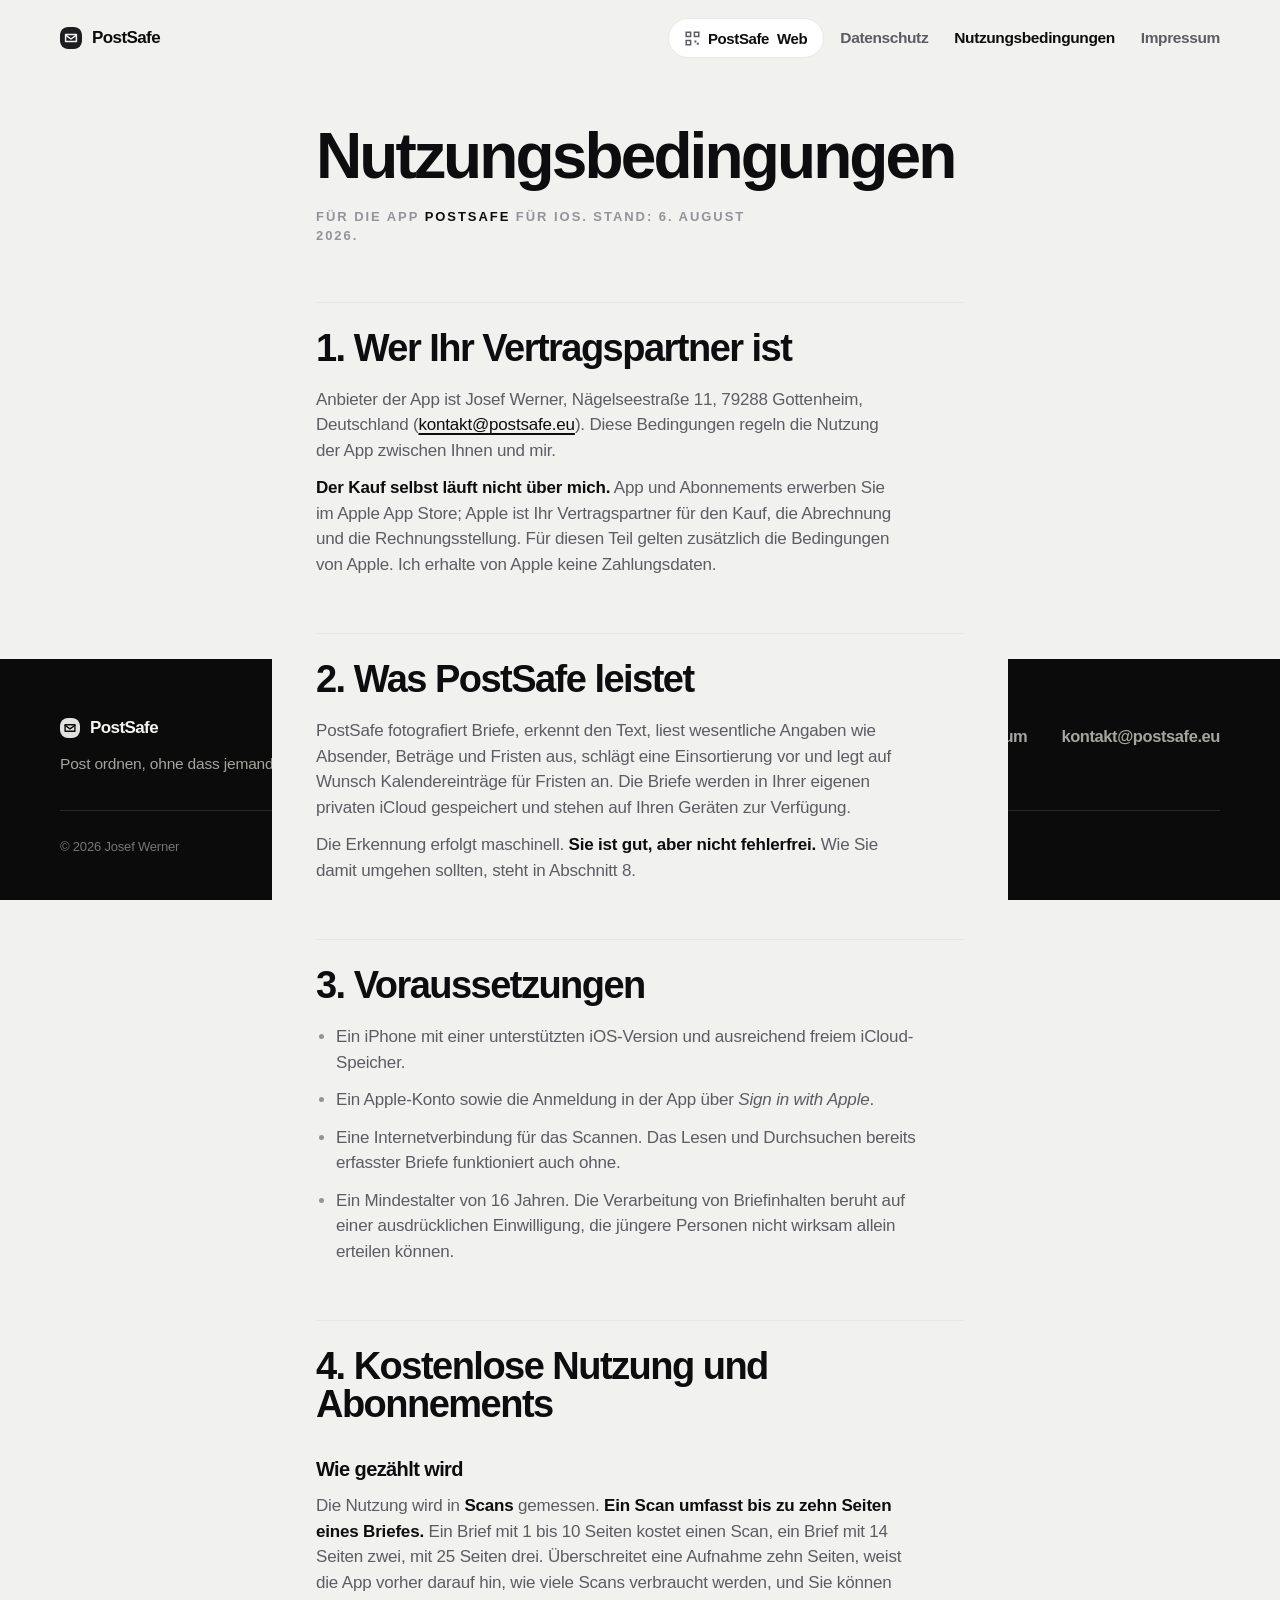
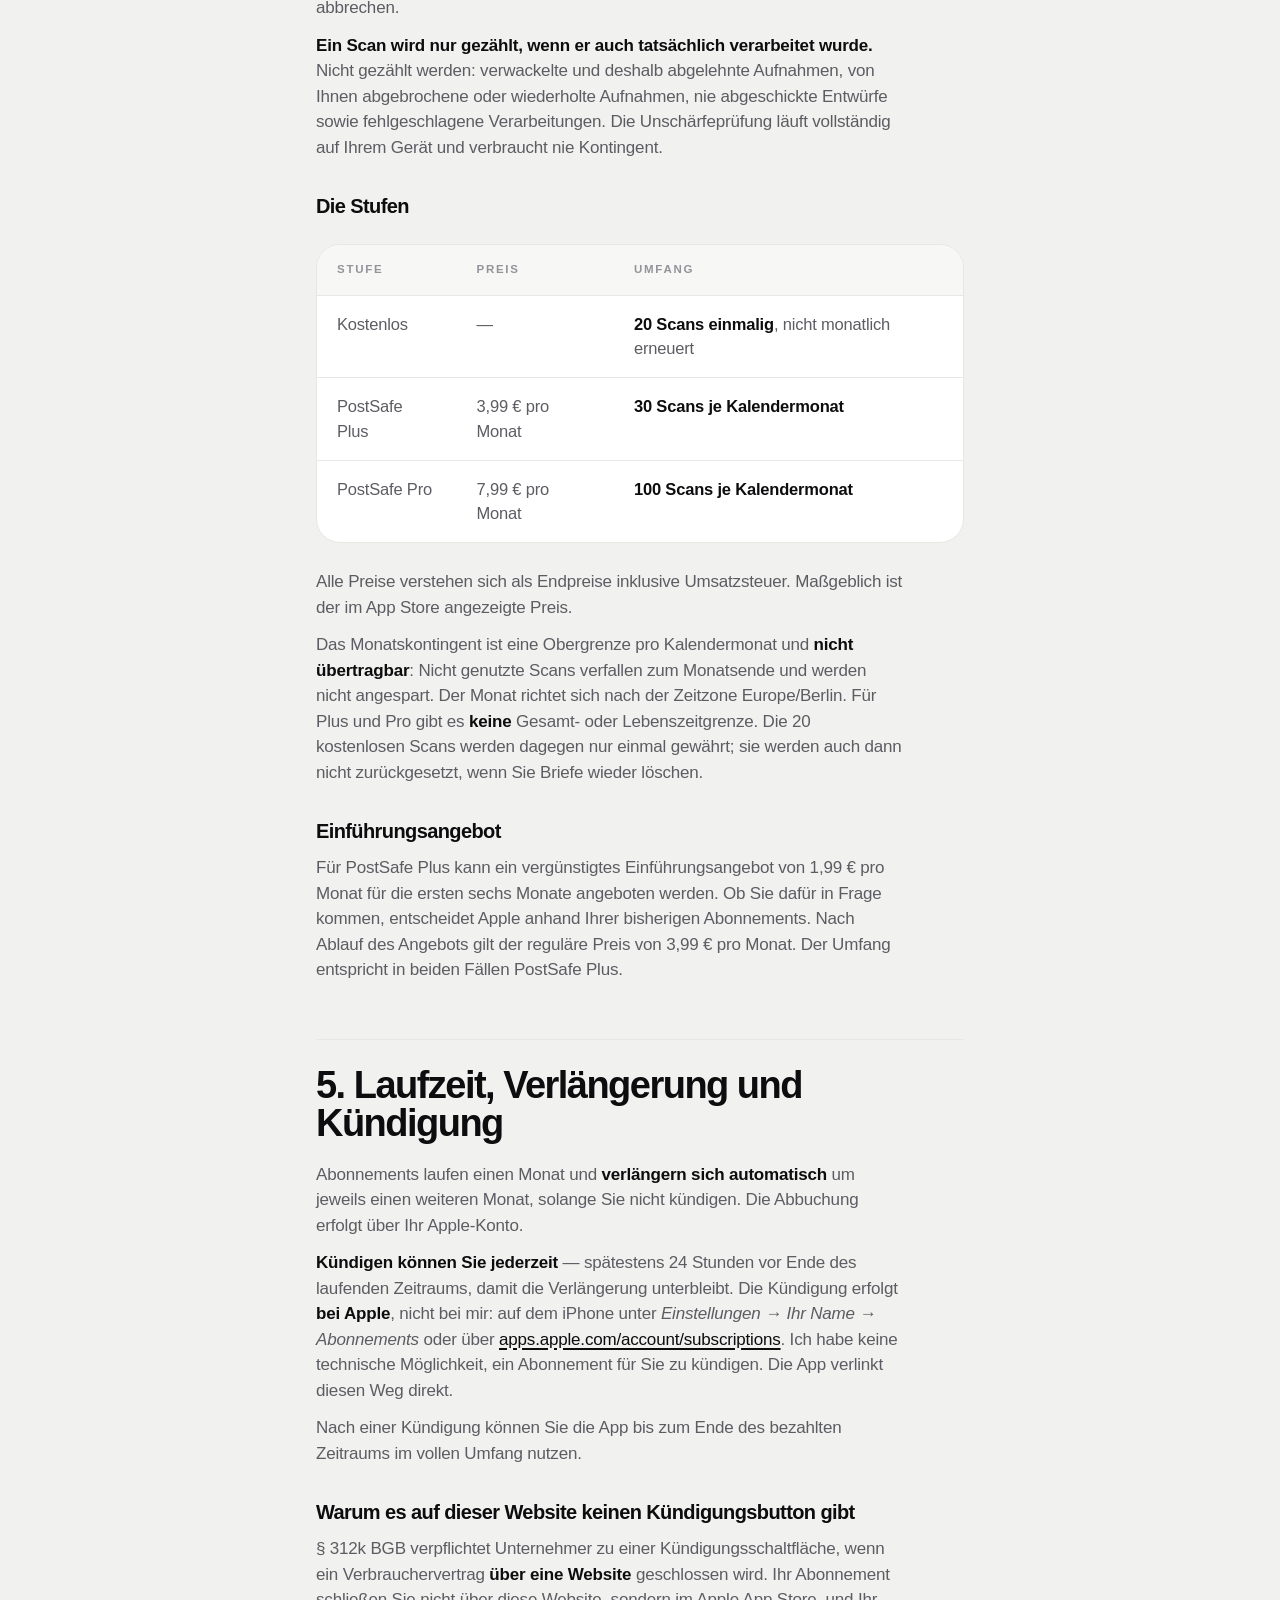
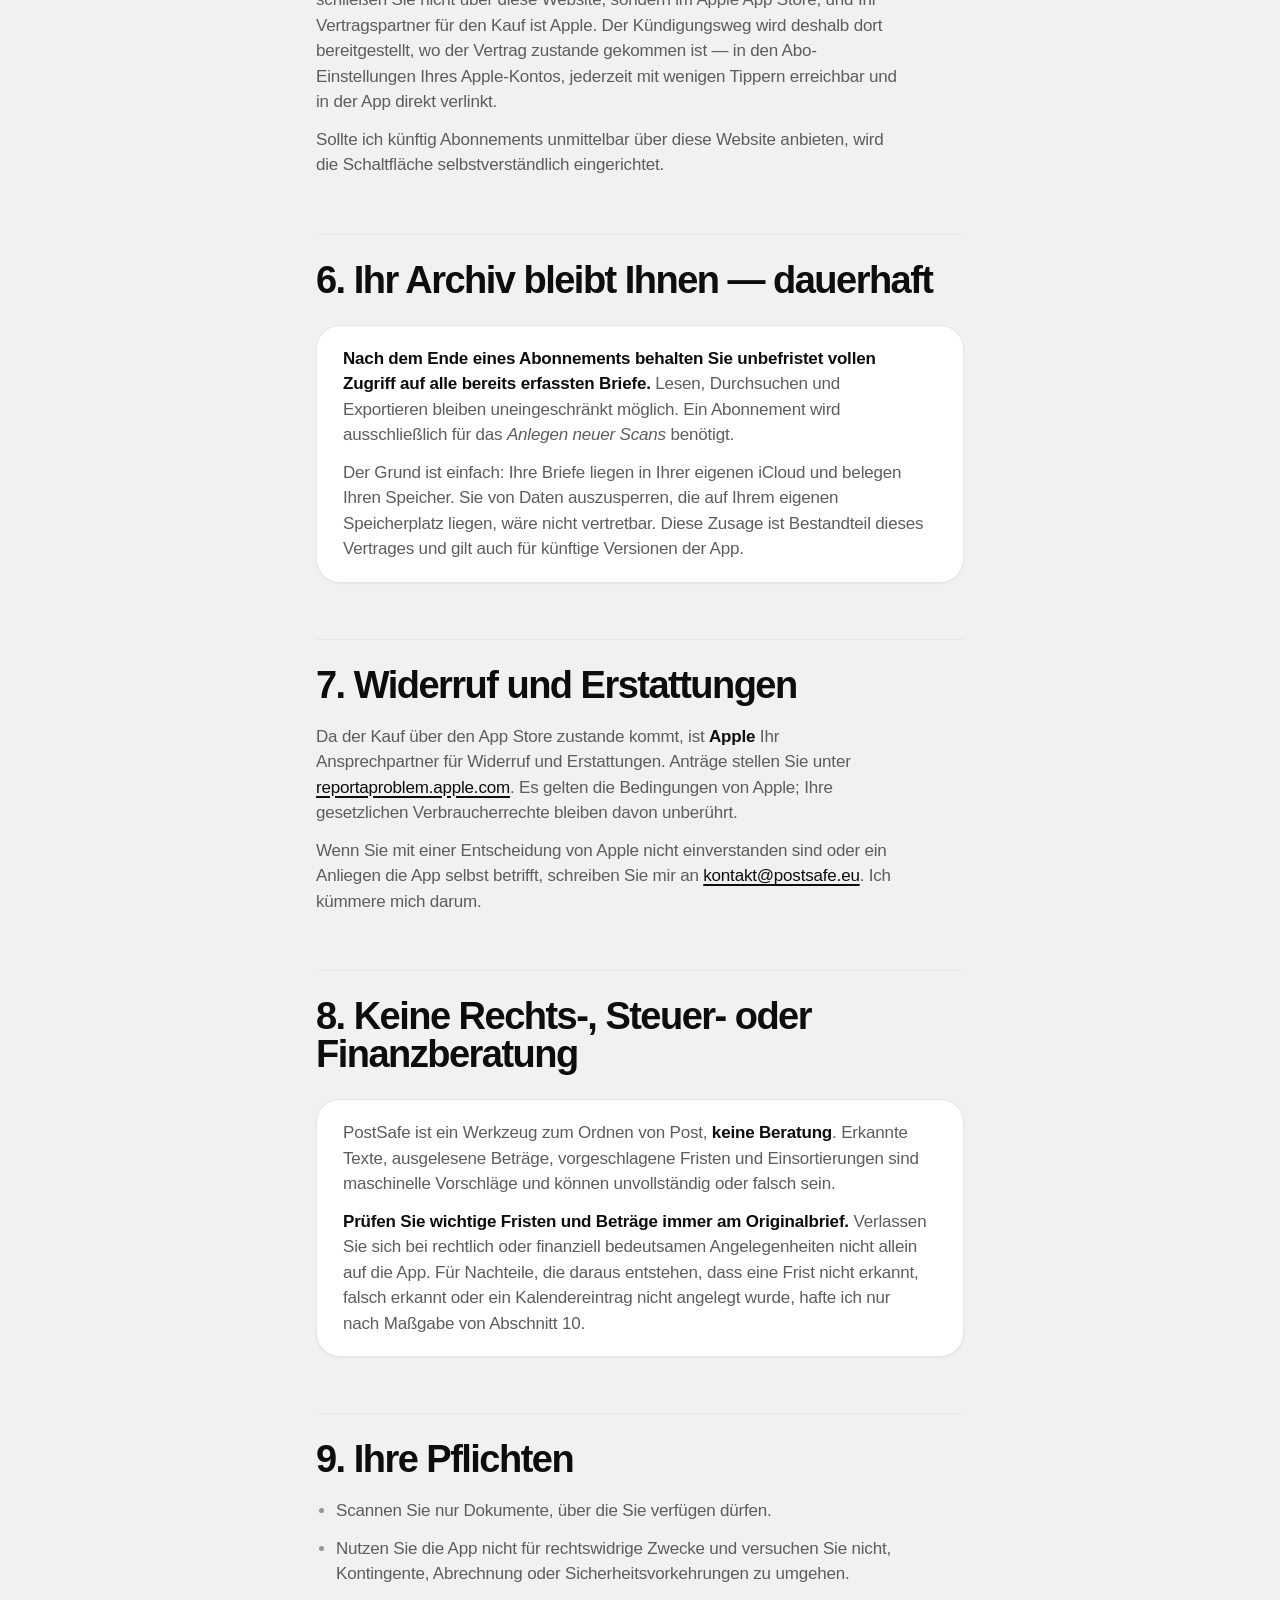
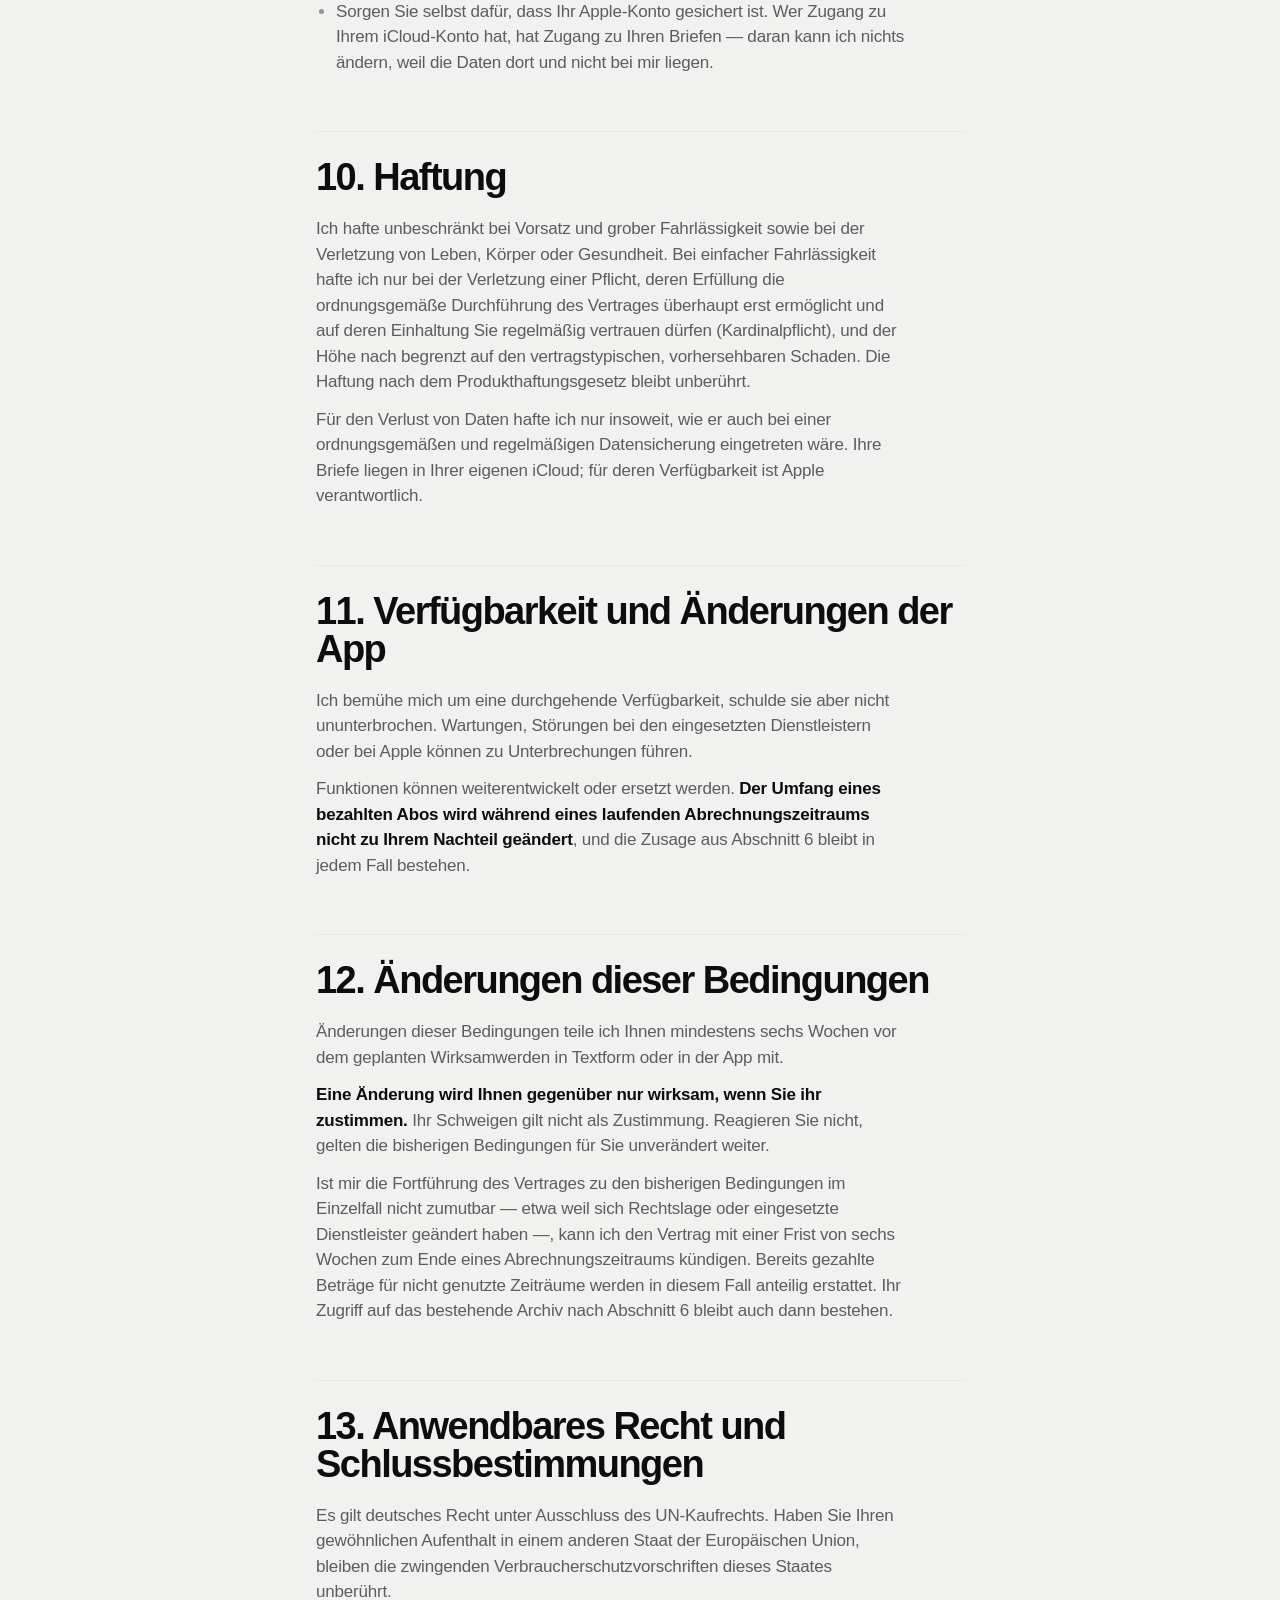
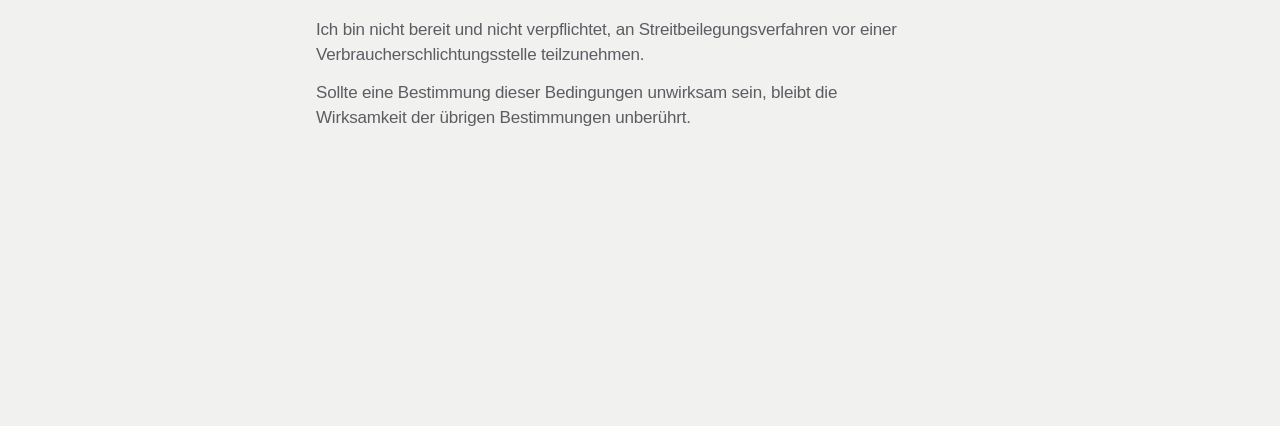
==== agb.html @ d26a483e "Der Fuss liegt hinter der Seite, die Karte schiebt sich darueber weg Die Seite ist jetzt eine Karte " ====
<!DOCTYPE html>
<html lang="de">
<head>
<meta charset="utf-8">
<meta name="viewport" content="width=device-width, initial-scale=1">
<title>Nutzungsbedingungen — PostSafe</title>
<meta name="robots" content="index, follow">
<meta name="theme-color" content="#F1F1EF" media="(prefers-color-scheme: light)">
<meta name="theme-color" content="#070707" media="(prefers-color-scheme: dark)">
<link rel="icon" href="favicon.svg" type="image/svg+xml">
<link rel="stylesheet" href="style.css?v=4">
</head>
<body>

<header class="site-head">
  <div class="site-head__in">
    <a class="brand" href="index.html">
      <svg class="brand__mark" width="22" height="22" viewBox="0 0 22 22" aria-hidden="true" focusable="false">
        <rect width="22" height="22" rx="6.5" fill="currentColor" opacity=".92"/>
        <path d="M5.6 7.4h10.8v7.2H5.6z" fill="none" stroke="var(--paper)" stroke-width="1.5" stroke-linejoin="round"/>
        <path d="M5.6 8.1l5.4 3.9 5.4-3.9" fill="none" stroke="var(--paper)" stroke-width="1.5" stroke-linecap="round" stroke-linejoin="round"/>
      </svg>
      PostSafe
    </a>
    <a class="head-web ps-chip" href="web.html">
      <svg width="15" height="15" viewBox="0 0 15 15" aria-hidden="true"><path d="M1.2 1.2h4.4v4.4H1.2zM9.4 1.2h4.4v4.4H9.4zM1.2 9.4h4.4v4.4H1.2z" fill="none" stroke="currentColor" stroke-width="1.5"/><path d="M9.4 9.4h2v2h-2zM11.8 11.8h2v2h-2z" fill="currentColor"/></svg>
      <span class="head-web__long">PostSafe </span>Web
    </a>
    <nav class="site-nav" aria-label="Rechtliches">
      <a href="datenschutz.html">Datenschutz</a>
      <a href="agb.html" aria-current="page">Nutzungsbedingungen</a>
      <a href="impressum.html">Impressum</a>
    </nav>
    <a class="head-back" href="#recht">Rechtliches</a>
  </div>
</header>

<main class="wrap">

<h1>Nutzungsbedingungen</h1>
<p class="stand">Für die App <strong>PostSafe</strong> für iOS. Stand: 6. August 2026.</p>

<h2>1. Wer Ihr Vertragspartner ist</h2>
<p>
  Anbieter der App ist Josef Werner, Nägelseestraße 11, 79288 Gottenheim, Deutschland
  (<a href="mailto:kontakt@postsafe.eu">kontakt@postsafe.eu</a>). Diese Bedingungen regeln die Nutzung
  der App zwischen Ihnen und mir.
</p>
<p>
  <strong>Der Kauf selbst läuft nicht über mich.</strong> App und Abonnements erwerben Sie im Apple App
  Store; Apple ist Ihr Vertragspartner für den Kauf, die Abrechnung und die Rechnungsstellung. Für
  diesen Teil gelten zusätzlich die Bedingungen von Apple. Ich erhalte von Apple keine Zahlungsdaten.
</p>

<h2>2. Was PostSafe leistet</h2>
<p>
  PostSafe fotografiert Briefe, erkennt den Text, liest wesentliche Angaben wie Absender, Beträge und
  Fristen aus, schlägt eine Einsortierung vor und legt auf Wunsch Kalendereinträge für Fristen an. Die
  Briefe werden in Ihrer eigenen privaten iCloud gespeichert und stehen auf Ihren Geräten zur Verfügung.
</p>
<p>
  Die Erkennung erfolgt maschinell. <strong>Sie ist gut, aber nicht fehlerfrei.</strong> Wie Sie damit
  umgehen sollten, steht in Abschnitt 8.
</p>

<h2>3. Voraussetzungen</h2>
<ul>
  <li>Ein iPhone mit einer unterstützten iOS-Version und ausreichend freiem iCloud-Speicher.</li>
  <li>Ein Apple-Konto sowie die Anmeldung in der App über <em>Sign in with Apple</em>.</li>
  <li>Eine Internetverbindung für das Scannen. Das Lesen und Durchsuchen bereits erfasster Briefe
      funktioniert auch ohne.</li>
  <li>Ein Mindestalter von 16 Jahren. Die Verarbeitung von Briefinhalten beruht auf einer ausdrücklichen
      Einwilligung, die jüngere Personen nicht wirksam allein erteilen können.</li>
</ul>

<h2>4. Kostenlose Nutzung und Abonnements</h2>

<h3>Wie gezählt wird</h3>
<p>
  Die Nutzung wird in <strong>Scans</strong> gemessen. <strong>Ein Scan umfasst bis zu zehn Seiten
  eines Briefes.</strong> Ein Brief mit 1 bis 10 Seiten kostet einen Scan, ein Brief mit 14 Seiten zwei,
  mit 25 Seiten drei. Überschreitet eine Aufnahme zehn Seiten, weist die App vorher darauf hin, wie
  viele Scans verbraucht werden, und Sie können abbrechen.
</p>
<p>
  <strong>Ein Scan wird nur gezählt, wenn er auch tatsächlich verarbeitet wurde.</strong> Nicht gezählt
  werden: verwackelte und deshalb abgelehnte Aufnahmen, von Ihnen abgebrochene oder wiederholte
  Aufnahmen, nie abgeschickte Entwürfe sowie fehlgeschlagene Verarbeitungen. Die Unschärfeprüfung läuft
  vollständig auf Ihrem Gerät und verbraucht nie Kontingent.
</p>

<h3>Die Stufen</h3>
<div class="scroll-x">
<table>
  <thead><tr><th>Stufe</th><th>Preis</th><th>Umfang</th></tr></thead>
  <tbody>
    <tr><td>Kostenlos</td><td>—</td><td><strong>20 Scans einmalig</strong>, nicht monatlich erneuert</td></tr>
    <tr><td>PostSafe Plus</td><td>3,99 € pro Monat</td><td><strong>30 Scans je Kalendermonat</strong></td></tr>
    <tr><td>PostSafe Pro</td><td>7,99 € pro Monat</td><td><strong>100 Scans je Kalendermonat</strong></td></tr>
  </tbody>
</table>
</div>
<p>
  Alle Preise verstehen sich als Endpreise inklusive Umsatzsteuer. Maßgeblich ist der im App Store
  angezeigte Preis.
</p>
<p>
  Das Monatskontingent ist eine Obergrenze pro Kalendermonat und <strong>nicht übertragbar</strong>:
  Nicht genutzte Scans verfallen zum Monatsende und werden nicht angespart. Der Monat richtet sich nach
  der Zeitzone Europe/Berlin. Für Plus und Pro gibt es <strong>keine</strong> Gesamt- oder
  Lebenszeitgrenze. Die 20 kostenlosen Scans werden dagegen nur einmal gewährt; sie werden auch dann
  nicht zurückgesetzt, wenn Sie Briefe wieder löschen.
</p>

<h3>Einführungsangebot</h3>
<p>
  Für PostSafe Plus kann ein vergünstigtes Einführungsangebot von 1,99 € pro Monat für die ersten sechs
  Monate angeboten werden. Ob Sie dafür in Frage kommen, entscheidet Apple anhand Ihrer bisherigen
  Abonnements. Nach Ablauf des Angebots gilt der reguläre Preis von 3,99 € pro Monat. Der Umfang
  entspricht in beiden Fällen PostSafe Plus.
</p>

<h2>5. Laufzeit, Verlängerung und Kündigung</h2>
<p>
  Abonnements laufen einen Monat und <strong>verlängern sich automatisch</strong> um jeweils einen
  weiteren Monat, solange Sie nicht kündigen. Die Abbuchung erfolgt über Ihr Apple-Konto.
</p>
<p>
  <strong>Kündigen können Sie jederzeit</strong> — spätestens 24 Stunden vor Ende des laufenden
  Zeitraums, damit die Verlängerung unterbleibt. Die Kündigung erfolgt <strong>bei Apple</strong>, nicht
  bei mir: auf dem iPhone unter <em>Einstellungen → Ihr Name → Abonnements</em> oder über
  <a href="https://apps.apple.com/account/subscriptions">apps.apple.com/account/subscriptions</a>.
  Ich habe keine technische Möglichkeit, ein Abonnement für Sie zu kündigen. Die App verlinkt diesen Weg
  direkt.
</p>
<p>
  Nach einer Kündigung können Sie die App bis zum Ende des bezahlten Zeitraums im vollen Umfang nutzen.
</p>

<h3>Warum es auf dieser Website keinen Kündigungsbutton gibt</h3>
<p>
  § 312k BGB verpflichtet Unternehmer zu einer Kündigungsschaltfläche, wenn ein Verbrauchervertrag
  <strong>über eine Website</strong> geschlossen wird. Ihr Abonnement schließen Sie nicht über diese
  Website, sondern im Apple App Store, und Ihr Vertragspartner für den Kauf ist Apple. Der
  Kündigungsweg wird deshalb dort bereitgestellt, wo der Vertrag zustande gekommen ist — in den
  Abo-Einstellungen Ihres Apple-Kontos, jederzeit mit wenigen Tippern erreichbar und in der App direkt
  verlinkt.
</p>
<p>
  Sollte ich künftig Abonnements unmittelbar über diese Website anbieten, wird die Schaltfläche
  selbstverständlich eingerichtet.
</p>

<h2>6. Ihr Archiv bleibt Ihnen — dauerhaft</h2>
<div class="note">
  <p style="margin-top:0">
    <strong>Nach dem Ende eines Abonnements behalten Sie unbefristet vollen Zugriff auf alle bereits
    erfassten Briefe.</strong> Lesen, Durchsuchen und Exportieren bleiben uneingeschränkt möglich. Ein
    Abonnement wird ausschließlich für das <em>Anlegen neuer Scans</em> benötigt.
  </p>
  <p style="margin-bottom:0">
    Der Grund ist einfach: Ihre Briefe liegen in Ihrer eigenen iCloud und belegen Ihren Speicher. Sie
    von Daten auszusperren, die auf Ihrem eigenen Speicherplatz liegen, wäre nicht vertretbar. Diese
    Zusage ist Bestandteil dieses Vertrages und gilt auch für künftige Versionen der App.
  </p>
</div>

<h2>7. Widerruf und Erstattungen</h2>
<p>
  Da der Kauf über den App Store zustande kommt, ist <strong>Apple</strong> Ihr Ansprechpartner für
  Widerruf und Erstattungen. Anträge stellen Sie unter
  <a href="https://reportaproblem.apple.com">reportaproblem.apple.com</a>. Es gelten die Bedingungen von
  Apple; Ihre gesetzlichen Verbraucherrechte bleiben davon unberührt.
</p>
<p>
  Wenn Sie mit einer Entscheidung von Apple nicht einverstanden sind oder ein Anliegen die App selbst
  betrifft, schreiben Sie mir an <a href="mailto:kontakt@postsafe.eu">kontakt@postsafe.eu</a>. Ich
  kümmere mich darum.
</p>

<h2>8. Keine Rechts-, Steuer- oder Finanzberatung</h2>
<div class="note">
  <p style="margin-top:0">
    PostSafe ist ein Werkzeug zum Ordnen von Post, <strong>keine Beratung</strong>. Erkannte Texte,
    ausgelesene Beträge, vorgeschlagene Fristen und Einsortierungen sind maschinelle Vorschläge und
    können unvollständig oder falsch sein.
  </p>
  <p style="margin-bottom:0">
    <strong>Prüfen Sie wichtige Fristen und Beträge immer am Originalbrief.</strong> Verlassen Sie sich
    bei rechtlich oder finanziell bedeutsamen Angelegenheiten nicht allein auf die App. Für Nachteile,
    die daraus entstehen, dass eine Frist nicht erkannt, falsch erkannt oder ein Kalendereintrag nicht
    angelegt wurde, hafte ich nur nach Maßgabe von Abschnitt 10.
  </p>
</div>

<h2>9. Ihre Pflichten</h2>
<ul>
  <li>Scannen Sie nur Dokumente, über die Sie verfügen dürfen.</li>
  <li>Nutzen Sie die App nicht für rechtswidrige Zwecke und versuchen Sie nicht, Kontingente,
      Abrechnung oder Sicherheitsvorkehrungen zu umgehen.</li>
  <li>Sorgen Sie selbst dafür, dass Ihr Apple-Konto gesichert ist. Wer Zugang zu Ihrem iCloud-Konto hat,
      hat Zugang zu Ihren Briefen — daran kann ich nichts ändern, weil die Daten dort und nicht bei mir
      liegen.</li>
</ul>

<h2>10. Haftung</h2>
<p>
  Ich hafte unbeschränkt bei Vorsatz und grober Fahrlässigkeit sowie bei der Verletzung von Leben,
  Körper oder Gesundheit. Bei einfacher Fahrlässigkeit hafte ich nur bei der Verletzung einer Pflicht,
  deren Erfüllung die ordnungsgemäße Durchführung des Vertrages überhaupt erst ermöglicht und auf deren
  Einhaltung Sie regelmäßig vertrauen dürfen (Kardinalpflicht), und der Höhe nach begrenzt auf den
  vertragstypischen, vorhersehbaren Schaden. Die Haftung nach dem Produkthaftungsgesetz bleibt
  unberührt.
</p>
<p>
  Für den Verlust von Daten hafte ich nur insoweit, wie er auch bei einer ordnungsgemäßen und
  regelmäßigen Datensicherung eingetreten wäre. Ihre Briefe liegen in Ihrer eigenen iCloud; für deren
  Verfügbarkeit ist Apple verantwortlich.
</p>

<h2>11. Verfügbarkeit und Änderungen der App</h2>
<p>
  Ich bemühe mich um eine durchgehende Verfügbarkeit, schulde sie aber nicht ununterbrochen. Wartungen,
  Störungen bei den eingesetzten Dienstleistern oder bei Apple können zu Unterbrechungen führen.
</p>
<p>
  Funktionen können weiterentwickelt oder ersetzt werden. <strong>Der Umfang eines bezahlten Abos wird
  während eines laufenden Abrechnungszeitraums nicht zu Ihrem Nachteil geändert</strong>, und die Zusage
  aus Abschnitt 6 bleibt in jedem Fall bestehen.
</p>

<h2>12. Änderungen dieser Bedingungen</h2>
<p>
  Änderungen dieser Bedingungen teile ich Ihnen mindestens sechs Wochen vor dem geplanten
  Wirksamwerden in Textform oder in der App mit.
</p>
<p>
  <strong>Eine Änderung wird Ihnen gegenüber nur wirksam, wenn Sie ihr zustimmen.</strong> Ihr
  Schweigen gilt nicht als Zustimmung. Reagieren Sie nicht, gelten die bisherigen Bedingungen für Sie
  unverändert weiter.
</p>
<p>
  Ist mir die Fortführung des Vertrages zu den bisherigen Bedingungen im Einzelfall nicht zumutbar —
  etwa weil sich Rechtslage oder eingesetzte Dienstleister geändert haben —, kann ich den Vertrag mit
  einer Frist von sechs Wochen zum Ende eines Abrechnungszeitraums kündigen. Bereits gezahlte Beträge
  für nicht genutzte Zeiträume werden in diesem Fall anteilig erstattet. Ihr Zugriff auf das bestehende
  Archiv nach Abschnitt 6 bleibt auch dann bestehen.
</p>

<h2>13. Anwendbares Recht und Schlussbestimmungen</h2>
<p>
  Es gilt deutsches Recht unter Ausschluss des UN-Kaufrechts. Haben Sie Ihren gewöhnlichen Aufenthalt in
  einem anderen Staat der Europäischen Union, bleiben die zwingenden Verbraucherschutzvorschriften
  dieses Staates unberührt.
</p>
<p>
  Ich bin nicht bereit und nicht verpflichtet, an Streitbeilegungsverfahren vor einer
  Verbraucherschlichtungsstelle teilzunehmen.
</p>
<p>
  Sollte eine Bestimmung dieser Bedingungen unwirksam sein, bleibt die Wirksamkeit der übrigen
  Bestimmungen unberührt.
</p>

</main>

<div class="foot-slot" id="recht" aria-hidden="true"></div>

<footer class="site-foot">
  <div class="site-foot__in">
    <div>
      <p class="site-foot__brand">
        <svg class="brand__mark" width="20" height="20" viewBox="0 0 22 22" aria-hidden="true">
          <rect width="22" height="22" rx="6.5" fill="currentColor" opacity=".92"/>
          <path d="M5.6 7.4h10.8v7.2H5.6z" fill="none" stroke="var(--paper)" stroke-width="1.5" stroke-linejoin="round"/>
          <path d="M5.6 8.1l5.4 3.9 5.4-3.9" fill="none" stroke="var(--paper)" stroke-width="1.5" stroke-linecap="round" stroke-linejoin="round"/>
        </svg>
        PostSafe
      </p>
      <p class="site-foot__note">Post ordnen, ohne dass jemand mitliest.</p>
    </div>
    <nav class="foot-links" aria-label="Rechtliches und Kontakt">
      <a href="index.html">Startseite</a>
      <a href="web.html">PostSafe Web</a>
      <a href="datenschutz.html">Datenschutz</a>
      <a href="agb.html">Nutzungsbedingungen</a>
      <a href="impressum.html">Impressum</a>
      <a href="mailto:kontakt@postsafe.eu">kontakt@postsafe.eu</a>
    </nav>
    <p class="site-foot__legal">© 2026 Josef Werner</p>
  </div>
</footer>

<script src="foot.js?v=4" defer></script>
</body>
</html>
---- style.css ----
/* ==========================================================================
   PostSafe — Grundlage (alle Seiten)
   Keine externen Schriften, keine externen Skripte, keine Cookies.

   Grundton: hellgraues Papier, weisse Flaechen, schwarze Schrift.
   Farbe steckt ausschliesslich in den gerechneten Moiré-Bildern.
   ========================================================================== */

:root {
  color-scheme: light dark;

  --paper:  #F1F1EF;   /* Seitenhintergrund             */
  --card:   #FFFFFF;   /* Flächen, Karten, Eingaben     */
  --card-2: #F7F7F5;   /* gefüllte Felder, Rundknöpfe   */
  --ink:    #0D0D0F;   /* Schrift, Knöpfe, Haken        */
  --ink-2:  #5C5C63;   /* Fließtext zweiter Ordnung     */
  --ink-3:  #93939A;   /* Etiketten, Hilfstext          */
  --line:   #E7E7E3;   /* Trennlinien, Rahmen           */
  --signal: #FF3B18;   /* NUR Fristen. Sonst nichts.    */

  --r-s: 18px;  --r-m: 24px;  --r-l: 32px;  --r-pill: 999px;
  --shadow-s: 0 1px 2px rgba(13, 13, 15, .05);
  --shadow-m: 0 2px 6px rgba(13, 13, 15, .05), 0 18px 46px rgba(13, 13, 15, .08);

  --sans: "Helvetica Neue", "Inter", "Helvetica", Arial, system-ui, sans-serif;
  --mono: ui-monospace, Menlo, "SF Mono", Consolas, monospace;

  --ease: cubic-bezier(0.16, 1, 0.3, 1);
  --ease-soft: cubic-bezier(0.4, 0, 0.2, 1);

  --pad: clamp(20px, 4vw, 44px);
  --measure: 62ch;
}

/* Dunkel: tiefes, neutrales Schwarz. Kein Blaustich — die Farbe soll
   ausschliesslich aus den gerechneten Flaechen kommen. */
@media (prefers-color-scheme: dark) {
  :root {
    --paper:  #070707;
    --card:   #131313;
    --card-2: #1A1A1A;
    --ink:    #F4F4F1;
    --ink-2:  #A4A4A0;
    --ink-3:  #767674;
    --line:   #262625;
    --shadow-s: 0 1px 2px rgba(0, 0, 0, .5);
    --shadow-m: 0 2px 6px rgba(0, 0, 0, .5), 0 22px 52px rgba(0, 0, 0, .55);
  }
}

:root[data-theme="dark"] {
  --paper:  #070707;
  --card:   #131313;
  --card-2: #1A1A1A;
  --ink:    #F4F4F1;
  --ink-2:  #A4A4A0;
  --ink-3:  #767674;
  --line:   #262625;
  --shadow-s: 0 1px 2px rgba(0, 0, 0, .5);
  --shadow-m: 0 2px 6px rgba(0, 0, 0, .5), 0 22px 52px rgba(0, 0, 0, .55);
}

:root[data-theme="light"] {
  --paper:  #F1F1EF;
  --card:   #FFFFFF;
  --card-2: #F7F7F5;
  --ink:    #0D0D0F;
  --ink-2:  #5C5C63;
  --ink-3:  #93939A;
  --line:   #E7E7E3;
  --shadow-s: 0 1px 2px rgba(13, 13, 15, .05);
  --shadow-m: 0 2px 6px rgba(13, 13, 15, .05), 0 18px 46px rgba(13, 13, 15, .08);
}

* { box-sizing: border-box; }

html {
  -webkit-text-size-adjust: 100%;
  scroll-behavior: smooth;
}

body {
  margin: 0;
  background: var(--paper);
  color: var(--ink);
  font-family: var(--sans);
  font-size: 17px;
  font-weight: 400;
  line-height: 1.5;
  letter-spacing: -0.011em;
  -webkit-font-smoothing: antialiased;
  overflow-x: clip;
}

img, svg { max-width: 100%; }

::selection { background: var(--ink); color: var(--paper); }

/* --- Fokus ---------------------------------------------------------------- */

:focus-visible {
  outline: 2.5px solid var(--ink);
  outline-offset: 3px;
  border-radius: 4px;
}
:focus:not(:focus-visible) { outline: none; }

.skip {
  position: absolute;
  left: 50%;
  top: 12px;
  transform: translate(-50%, -200%);
  z-index: 100;
  background: var(--ink);
  color: var(--paper);
  padding: 12px 20px;
  border-radius: var(--r-pill);
  text-decoration: none;
  font-weight: 600;
  transition: transform 0.15s ease;
}
.skip:focus { transform: translate(-50%, 0); }

/* --- Bausteine ------------------------------------------------------------ */

/* 1 · Hauptknopf — immer schwarz, nie farbig */
.ps-pill {
  height: 52px;
  padding: 0 26px;
  border-radius: var(--r-pill);
  background: var(--ink);
  color: var(--paper);
  border: 0;
  display: inline-flex;
  align-items: center;
  gap: 9px;
  font: 600 16.5px/1 var(--sans);
  letter-spacing: -.02em;
  text-decoration: none;
  cursor: pointer;
  transition: transform .15s ease, opacity .15s ease;
}
.ps-pill:hover { transform: translateY(-1px); }
.ps-pill:active { transform: translateY(0); opacity: .85; }
.ps-pill--block { width: 100%; justify-content: center; height: 60px; font-size: 17.5px; }

/* 2 · Auswahl-Pille (Filter, Kategorien) */
.ps-chip {
  height: 44px;
  padding: 0 20px;
  border-radius: var(--r-pill);
  border: 1.5px solid var(--line);
  background: var(--card);
  color: var(--ink);
  display: inline-flex;
  align-items: center;
  font: 600 15.5px/1 var(--sans);
  letter-spacing: -.025em;
  text-decoration: none;
  cursor: pointer;
  transition: border-color .15s ease, transform .15s ease;
}
.ps-chip:hover { border-color: var(--ink); transform: translateY(-1px); }
.ps-chip[aria-pressed="true"],
.ps-chip.is-active { border: 0; color: #fff; position: relative; overflow: hidden; }
.ps-chip.is-active canvas { position: absolute; inset: 0; width: 100%; height: 100%; }
.ps-chip.is-active > span { position: relative; }

/* 3 · Rundknopf (Symbol allein) */
.ps-circ {
  width: 46px;
  height: 46px;
  border-radius: 50%;
  border: 0;
  background: var(--card-2);
  color: var(--ink);
  display: grid;
  place-items: center;
  cursor: pointer;
}

/* 4 · Fortschritt — senkrechte Kapsel, kein Balken */
.ps-cap {
  width: 13px; height: 52px; border-radius: 7px;
  background: var(--line); position: relative; overflow: hidden;
}
.ps-cap i {
  position: absolute; left: 0; right: 0; bottom: 0;
  background: var(--ink); border-radius: 7px;
}

/* 5 · Erledigt-Haken */
.ps-check {
  width: 27px; height: 27px; border-radius: 50%;
  border: 2px solid var(--line); display: grid; place-items: center;
}
.ps-check.is-on { background: var(--ink); border-color: var(--ink); color: var(--paper); }

/* 6 · Fristmarke — der einzige Ort mit Rot */
.ps-sig {
  height: 28px;
  padding: 0 12px;
  border-radius: 14px;
  background: var(--signal);
  color: #fff;
  font: 700 13px/1 var(--sans);
  display: inline-flex;
  align-items: center;
}

/* 7 · Ordnermarke — Name mit seinem eigenen Bild */
.ps-mark {
  display: inline-flex;
  align-items: center;
  gap: 10px;
  height: 44px;
  padding: 0 18px 0 8px;
  border-radius: var(--r-pill);
  background: var(--card-2);
  font: 600 15.5px/1 var(--sans);
  letter-spacing: -.025em;
}
.ps-mark .sw { width: 28px; height: 28px; border-radius: 50%; overflow: hidden; position: relative; }
.ps-mark .sw canvas { position: absolute; inset: 0; width: 100%; height: 100%; }

/* Bildkarte: das Moiré liegt hinten, der Inhalt davor */
.ps-art { position: relative; border-radius: var(--r-l); overflow: hidden; }
.ps-art canvas { position: absolute; inset: 0; width: 100%; height: 100%; display: block; }
.ps-art > :not(canvas) { position: relative; }

/* --- Kopfzeile ------------------------------------------------------------ */

/* Immer durchsichtig: der Inhalt beginnt oben am Rand, ohne sichtbare Kante. */
.site-head {
  position: absolute;
  top: 0;
  left: 0;
  right: 0;
  z-index: 50;
  background: none;
  border: none;
}

.site-head__in {
  max-width: 78rem;
  margin: 0 auto;
  padding: 16px var(--pad);
  display: flex;
  align-items: center;
  justify-content: space-between;
  gap: 16px;
}

.brand {
  display: inline-flex;
  align-items: center;
  gap: 10px;
  color: var(--ink);
  text-decoration: none;
  font-weight: 700;
  font-size: 17px;
  letter-spacing: -.035em;
  min-height: 44px;
}

.brand__mark { flex: none; border-radius: 8px; }

.site-nav { display: none; gap: 26px; }

.site-nav a {
  color: var(--ink-2);
  text-decoration: none;
  font-size: 15.5px;
  font-weight: 600;
  letter-spacing: -.025em;
  padding: 8px 0;
  transition: color .15s ease;
}

.site-nav a:hover,
.site-nav a[aria-current="page"] { color: var(--ink); }

.head-back {
  color: var(--ink-2);
  text-decoration: none;
  font-size: 15.5px;
  font-weight: 600;
  letter-spacing: -.025em;
  display: inline-flex;
  align-items: center;
  min-height: 44px;
}
.head-back:hover { color: var(--ink); }

@media (min-width: 640px) {
  .site-nav { display: flex; }
  .head-back { display: none; }
}

/* --- Fußzeile -------------------------------------------------------------
   Der Fuß liegt fest hinter der Seite. Die Seite selbst ist eine Karte mit
   runder Unterkante: am Ende schiebt sie sich darüber weg und legt ihn frei.
   Der Platzhalter davor hält genau die Höhe des Fußes im Fluss frei, damit
   Unterkante der Karte und Oberkante des Fußes am Dokumentende zusammenfallen.
   foot.js misst die Höhe; ohne Skript greift der Rückfallwert.              */

/* Rückfall ohne Skript: eher etwas zu hoch als zu niedrig, sonst schöbe sich
   der Fuß über die letzten Zeilen. Mit Skript steht hier der gemessene Wert. */
:root { --fusshoehe: 470px; --rundung: var(--r-m); }
@media (min-width: 380px)  { :root { --fusshoehe: 425px; } }
@media (min-width: 768px)  { :root { --fusshoehe: 375px; } }
@media (min-width: 1200px) { :root { --fusshoehe: 250px; } }
@media (min-width: 768px)  { :root { --rundung: var(--r-l); } }

main {
  position: relative;
  z-index: 1;
  background: var(--paper);
  border-end-start-radius: var(--rundung);
  border-end-end-radius: var(--rundung);
}

/* Der Platzhalter ist um genau eine Rundung kürzer als der Fuß. Dadurch liegt
   die Unterkante der Karte am Ende eine Rundung tief im Fuß — und erst so
   werden die runden Ecken sichtbar, statt bündig auf seiner Kante zu sitzen. */
.foot-slot { height: calc(var(--fusshoehe) - var(--rundung)); }

.site-foot {
  position: fixed;
  left: 0;
  right: 0;
  bottom: 0;
  z-index: 0;
  /* Eigene, hellere Werte — sonst wäre der Fuß im Dunkeln nicht vom
     Papier zu unterscheiden und die Karte hätte keine Kante. */
  background: #0B0B0B;
  color: #F4F4F1;
  --ink:    #F4F4F1;
  --ink-2:  #A4A4A0;
  --ink-3:  #767674;
  --card:   #161616;
  --card-2: #1D1D1D;
  --line:   #292928;
  --paper:  #0B0B0B;
}

@media (prefers-color-scheme: dark) {
  .site-foot { background: #151515; --paper: #151515; }
}



.site-foot__in {
  max-width: 78rem;
  margin: 0 auto;
  padding: 56px var(--pad) 44px;
  display: grid;
  gap: 34px;
}

.site-foot__brand {
  display: flex;
  align-items: center;
  gap: 10px;
  font-weight: 700;
  font-size: 17px;
  letter-spacing: -.035em;
  margin: 0;
}

.site-foot__note {
  color: var(--ink-2);
  font-size: 15.5px;
  margin: 12px 0 0;
  max-width: 34ch;
}

.foot-links {
  display: flex;
  flex-wrap: wrap;
  gap: 4px 34px;
  align-items: flex-start;
}

.foot-links a {
  color: var(--ink-2);
  text-decoration: none;
  font-size: 16.5px;
  font-weight: 600;
  letter-spacing: -.025em;
  padding: 8px 0;
  min-height: 44px;
  display: inline-flex;
  align-items: center;
  transition: color .15s ease;
}
.foot-links a:hover { color: var(--ink); }

.site-foot__legal {
  color: var(--ink-3);
  font-size: 13px;
  border-top: 1px solid var(--line);
  padding-top: 26px;
  margin: 0;
}

@media (min-width: 800px) {
  .site-foot__in {
    grid-template-columns: 1fr auto;
    align-items: start;
  }
  .site-foot__legal { grid-column: 1 / -1; }
}

/* --- Rechtstexte / Fließtext ---------------------------------------------- */

.wrap {
  max-width: 46rem;
  margin: 0 auto;
  padding: clamp(104px, 14vh, 144px) var(--pad) 74px;
}

/* Seitentitel der Rechtstexte: gedeckelt, weil deutsche Komposita wie
   "Datenschutzerklaerung" sonst aus der Lesespalte laufen. */
.wrap h1 {
  font-size: clamp(30px, 5vw, 64px);
  font-weight: 700;
  line-height: .95;
  letter-spacing: -.045em;
  margin: 0 0 20px;
  hyphens: auto;
  overflow-wrap: break-word;
}

.wrap h2 {
  font-size: clamp(24px, 3.2vw, 38px);
  hyphens: auto;
  overflow-wrap: break-word;
  font-weight: 700;
  line-height: 1;
  letter-spacing: -.04em;
  margin: 56px 0 20px;
  padding-top: 26px;
  border-top: 1px solid var(--line);
}

.wrap h3 {
  font-size: 20px;
  font-weight: 700;
  letter-spacing: -.03em;
  line-height: 1.2;
  margin: 34px 0 8px;
}

.wrap p, .wrap li {
  margin: 12px 0;
  color: var(--ink-2);
  max-width: var(--measure);
}
.wrap strong { color: var(--ink); font-weight: 700; }
.wrap ul, .wrap ol { padding-left: 20px; }
.wrap li::marker { color: var(--ink-3); }

/* Kein Blau: Links sind schwarz und unterstrichen. */
a {
  color: var(--ink);
  text-decoration-thickness: 1.5px;
  text-underline-offset: 3px;
}

.stand {
  color: var(--ink-3) !important;
  font-size: 13px;
  font-weight: 600;
  letter-spacing: .15em;
  text-transform: uppercase;
  margin-bottom: 44px !important;
}

.note {
  background: var(--card);
  border: 1px solid var(--line);
  border-radius: var(--r-m);
  padding: 20px 26px;
  margin: 26px 0;
  box-shadow: var(--shadow-s);
}
.note > :first-child { margin-top: 0; }
.note > :last-child { margin-bottom: 0; }

.scroll-x {
  overflow-x: auto;
  -webkit-overflow-scrolling: touch;
  margin: 26px 0;
  border-radius: var(--r-m);
  border: 1px solid var(--line);
  background: var(--card);
}

table {
  width: 100%;
  min-width: 30rem;
  border-collapse: collapse;
  font-size: 16.5px;
}

th, td {
  text-align: left;
  vertical-align: top;
  padding: 16px 20px;
  border-bottom: 1px solid var(--line);
  color: var(--ink-2);
}

tr:last-child td { border-bottom: none; }

th {
  font-weight: 600;
  color: var(--ink-3);
  font-size: 11.5px;
  text-transform: uppercase;
  letter-spacing: .15em;
  background: var(--card-2);
}

td { font-variant-numeric: tabular-nums; }

/* --- Bewegung aus ---------------------------------------------------------- */

@media (prefers-reduced-motion: reduce) {
  * {
    animation-duration: .01ms !important;
    animation-iteration-count: 1 !important;
    transition-duration: .01ms !important;
    scroll-behavior: auto !important;
  }
}

/* --- PostSafe Web im Kopf -------------------------------------------------- */

.brand { margin-right: auto; }

.head-web {
  height: 40px;
  padding: 0 16px;
  gap: 8px;
  font-size: 15px;
  background: var(--card);
}

.head-web svg { flex: none; color: var(--ink-2); }
.head-web:hover svg { color: var(--ink); }
.head-web.is-here { background: var(--ink); color: var(--paper); border-color: var(--ink); }
.head-web.is-here svg { color: var(--paper); }

.head-web__long { display: none; }

@media (min-width: 560px) {
  .head-web__long { display: inline; }
}

/* Unter 640 px liegen die Rechtsverweise in der Fusszeile. */
.head-back { display: none; }
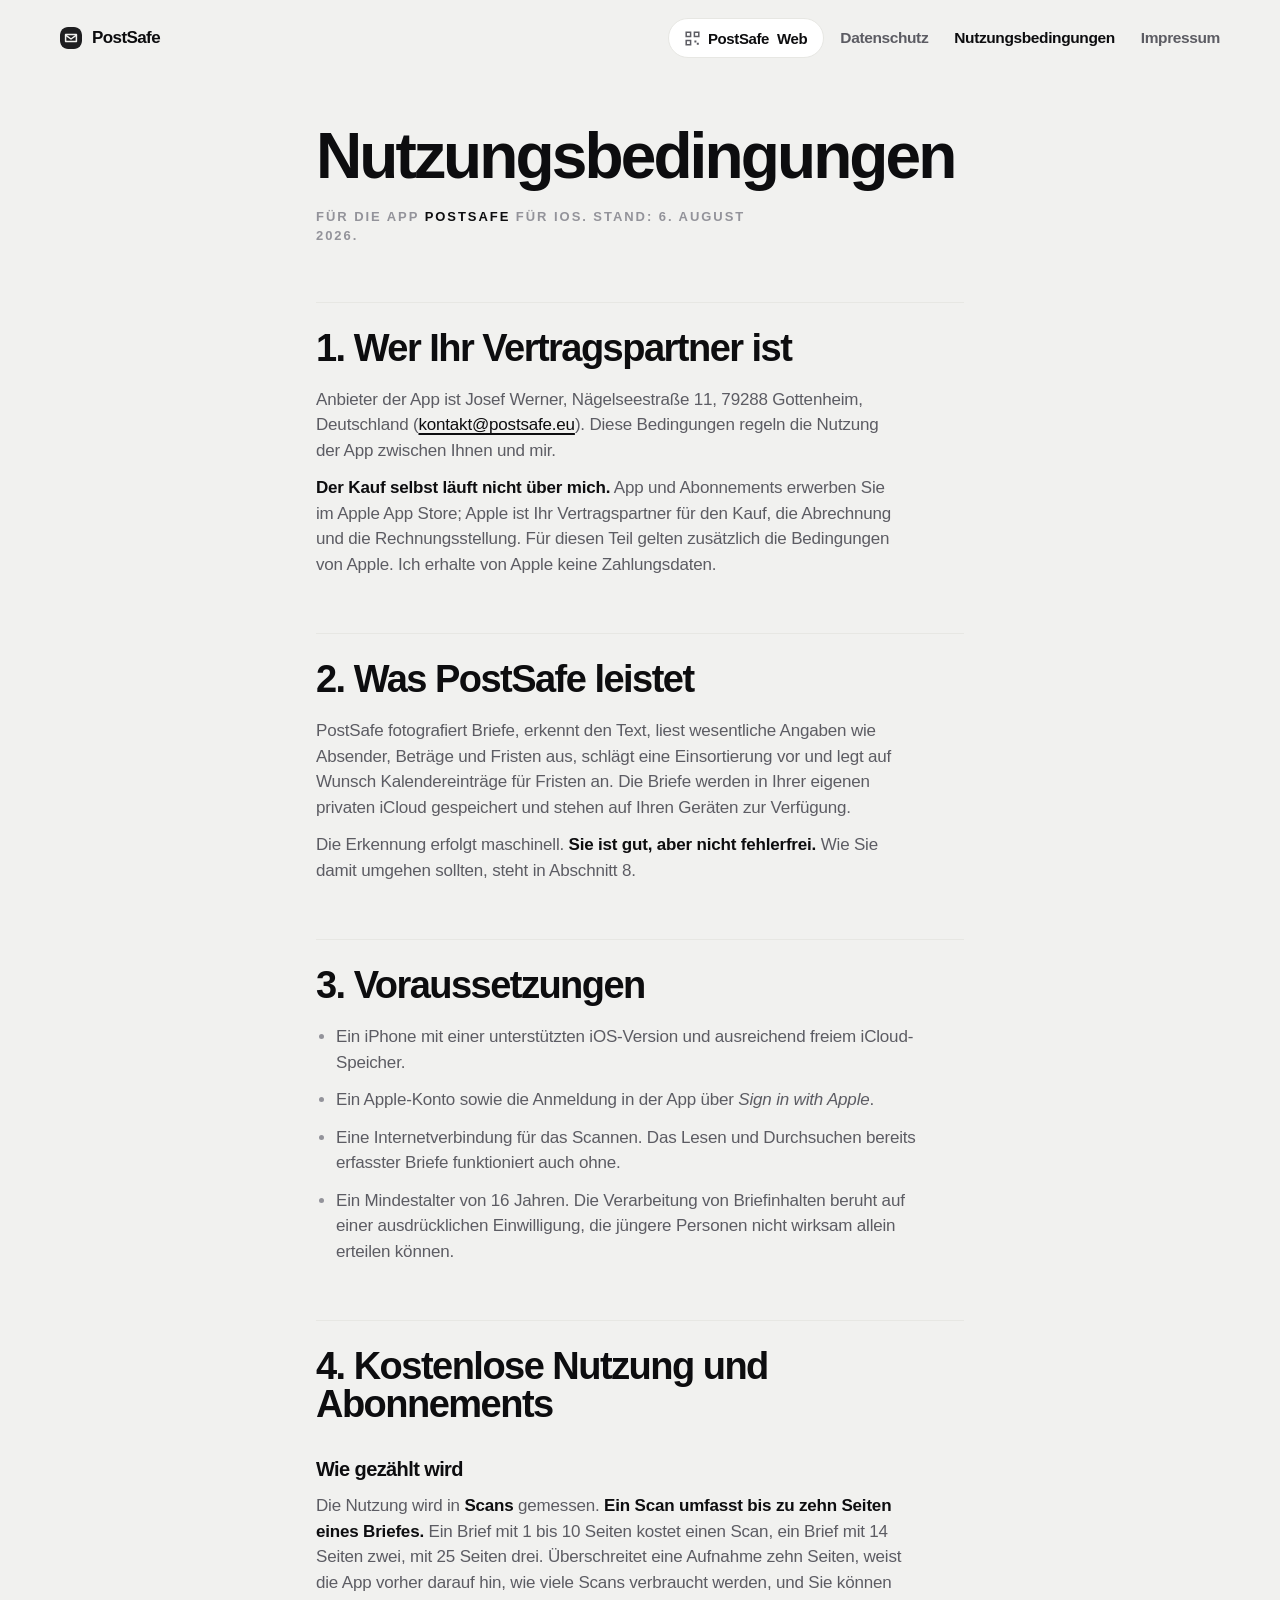
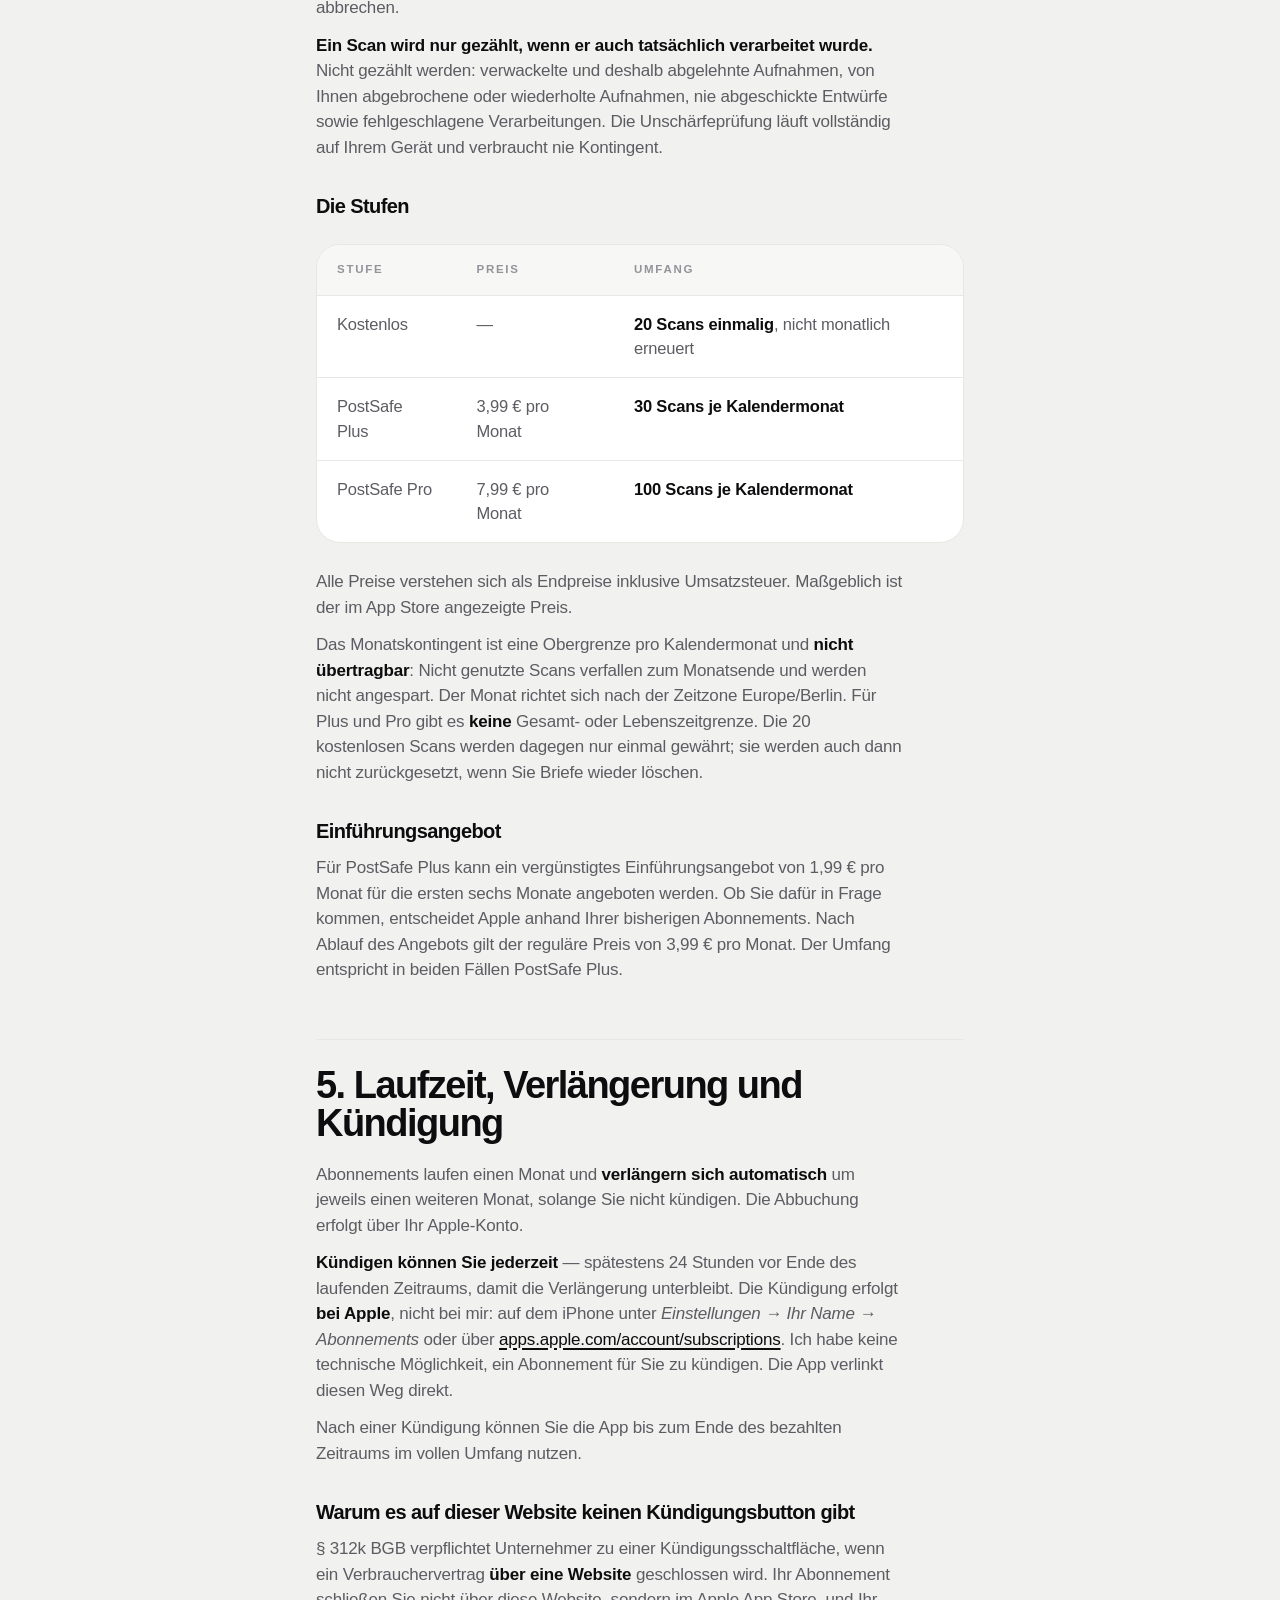
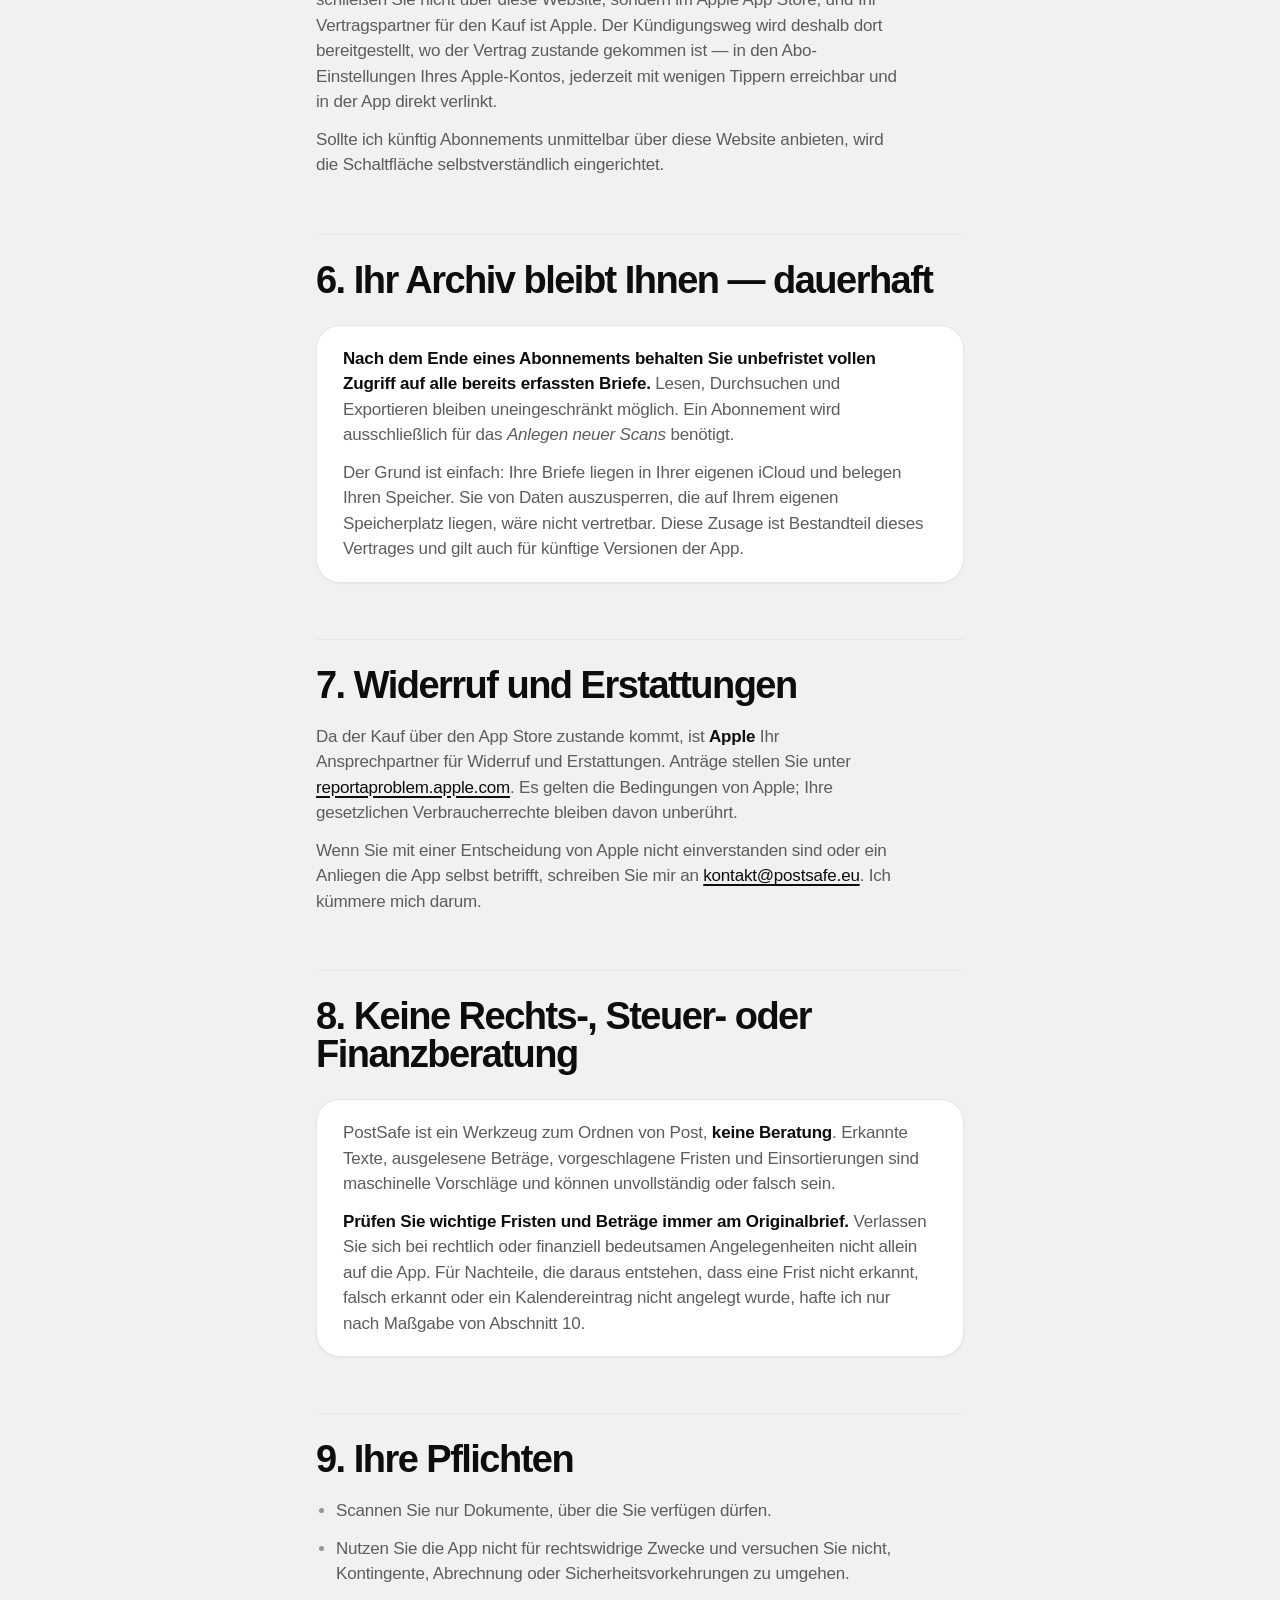
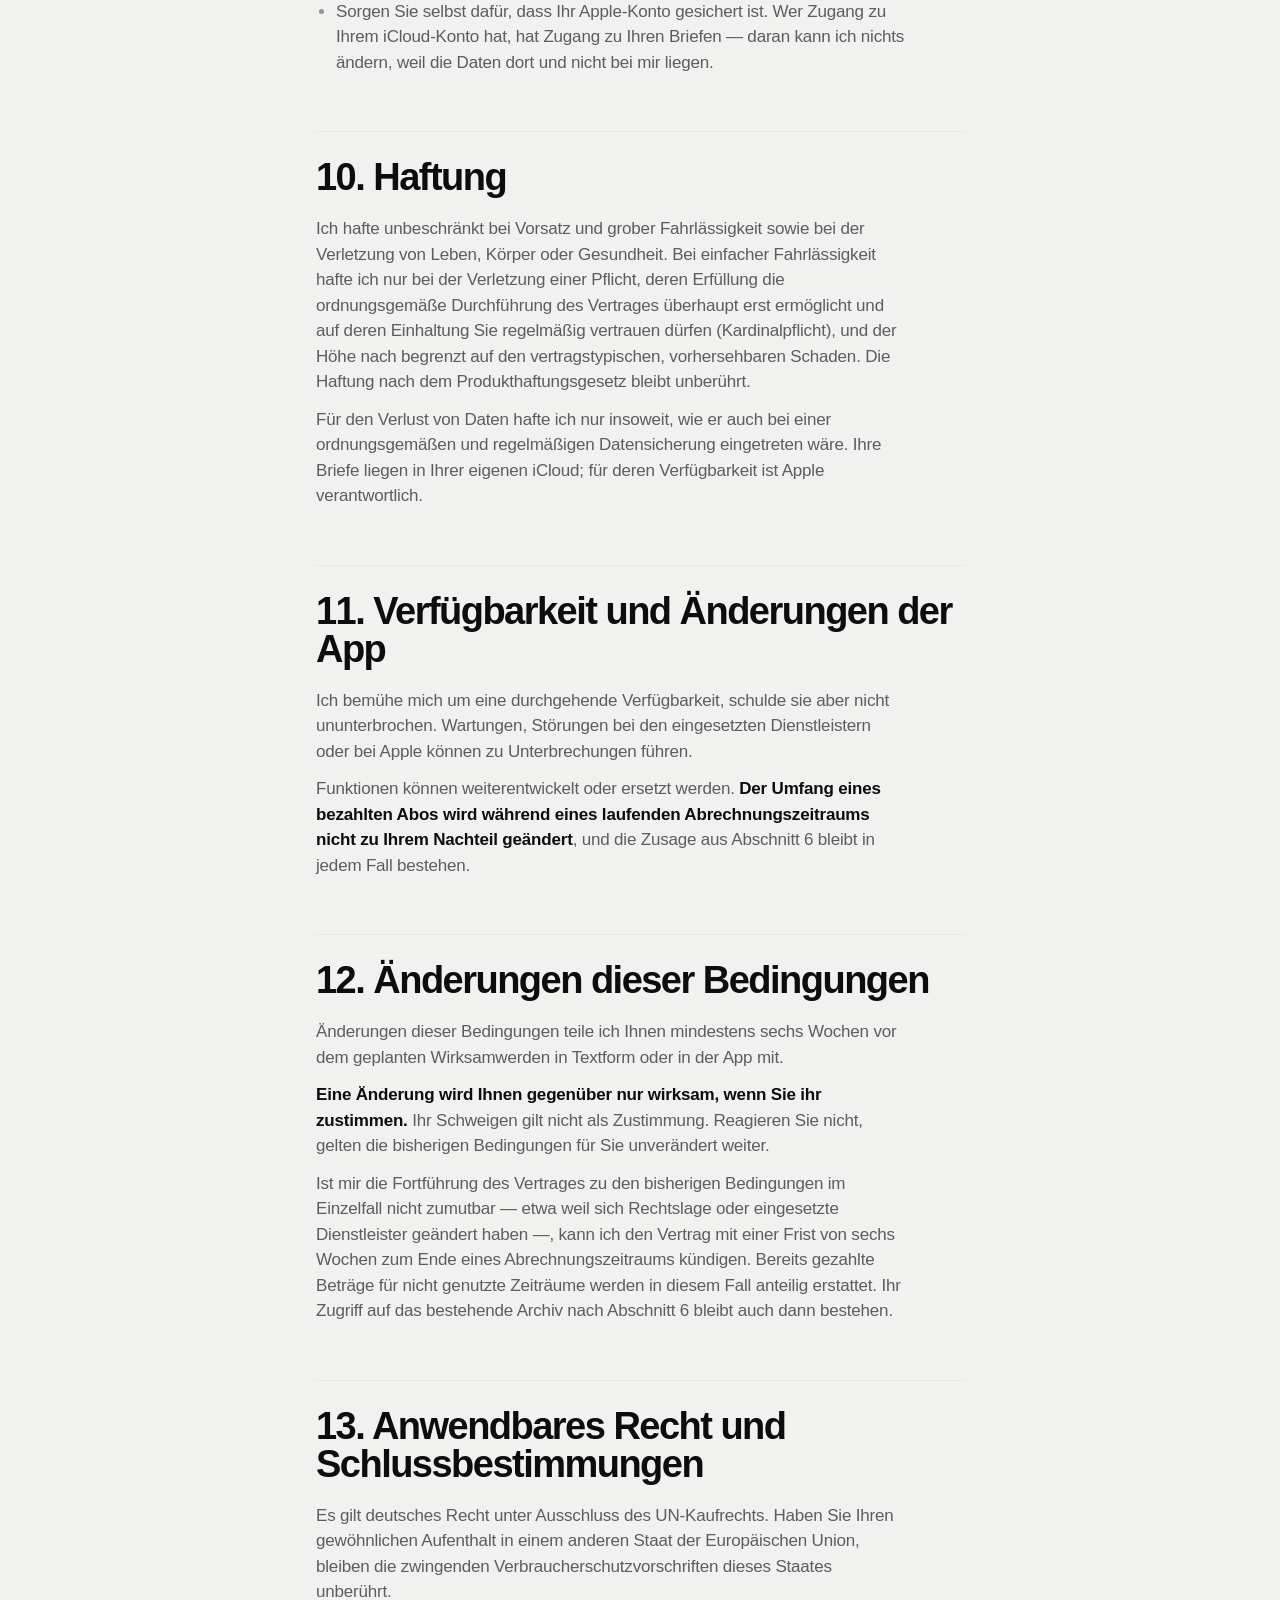
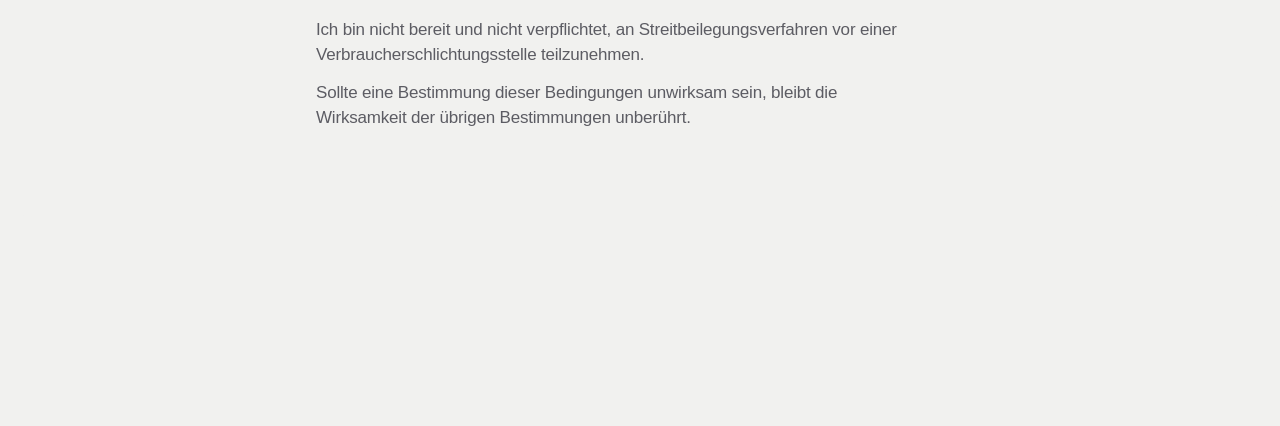
==== commit 9ac76eaa: "Fuss klebt statt fest zu stehen, Rechtstexte als Karte ueber die ganze Breite Am iPhone stand auf de" ====
--- a/agb.html
+++ b/agb.html
@@ -8,7 +8,7 @@
 <meta name="theme-color" content="#F1F1EF" media="(prefers-color-scheme: light)">
 <meta name="theme-color" content="#070707" media="(prefers-color-scheme: dark)">
 <link rel="icon" href="favicon.svg" type="image/svg+xml">
-<link rel="stylesheet" href="style.css?v=4">
+<link rel="stylesheet" href="style.css?v=5">
 </head>
 <body>
 
@@ -36,6 +36,7 @@
 </header>
 
 <main class="wrap">
+<div class="wrap__in">
 
 <h1>Nutzungsbedingungen</h1>
 <p class="stand">Für die App <strong>PostSafe</strong> für iOS. Stand: 6. August 2026.</p>
@@ -261,12 +262,10 @@
   Sollte eine Bestimmung dieser Bedingungen unwirksam sein, bleibt die Wirksamkeit der übrigen
   Bestimmungen unberührt.
 </p>
-
+</div>
 </main>
 
-<div class="foot-slot" id="recht" aria-hidden="true"></div>
-
-<footer class="site-foot">
+<footer class="site-foot" id="recht">
   <div class="site-foot__in">
     <div>
       <p class="site-foot__brand">
@@ -291,6 +290,5 @@
   </div>
 </footer>
 
-<script src="foot.js?v=4" defer></script>
 </body>
 </html>
--- a/style.css
+++ b/style.css
@@ -77,6 +77,7 @@
 html {
   -webkit-text-size-adjust: 100%;
   scroll-behavior: smooth;
+  background: var(--paper);   /* auch die Fläche hinter Safaris Leiste */
 }
 
 body {
@@ -304,13 +305,24 @@
    Unterkante der Karte und Oberkante des Fußes am Dokumentende zusammenfallen.
    foot.js misst die Höhe; ohne Skript greift der Rückfallwert.              */
 
-/* Rückfall ohne Skript: eher etwas zu hoch als zu niedrig, sonst schöbe sich
-   der Fuß über die letzten Zeilen. Mit Skript steht hier der gemessene Wert. */
-:root { --fusshoehe: 470px; --rundung: var(--r-m); }
-@media (min-width: 380px)  { :root { --fusshoehe: 425px; } }
-@media (min-width: 768px)  { :root { --fusshoehe: 375px; } }
-@media (min-width: 1200px) { :root { --fusshoehe: 250px; } }
-@media (min-width: 768px)  { :root { --rundung: var(--r-l); } }
+/* --- Fußzeile -------------------------------------------------------------
+   Der Fuß hängt am unteren Rand, solange die Seite über ihm läuft, und kommt
+   am Dokumentende zur Ruhe. Die Seite selbst ist eine Karte mit runder
+   Unterkante, die sich darüber wegschiebt.
+
+   Gemacht mit position: sticky, nicht fixed. Sticky bleibt im Fluß — der Fuß
+   bringt seinen Platz selbst mit, es braucht weder einen Platzhalter noch ein
+   Skript, das seine Höhe mißt. Und vor allem hängt am unteren Bildschirmrand
+   dann kein aus dem Fluß gelöstes Element mehr, an dem Safari am iPhone die
+   Fläche hinter seiner Leiste einfärben könnte.
+
+   Der Fuß rückt mit einem negativen oberen Rand eine Rundung nach oben unter
+   die Karte — bündig säße ihre Kante genau auf seiner, und die runden Ecken
+   wären unsichtbar. Der Rand sitzt am Fuß und nicht an der Karte, weil die
+   Rechtstexte ihrem <main> über .wrap ein eigenes margin geben.            */
+
+:root { --rundung: var(--r-m); }
+@media (min-width: 768px) { :root { --rundung: var(--r-l); } }
 
 main {
   position: relative;
@@ -320,17 +332,15 @@
   border-end-end-radius: var(--rundung);
 }
 
-/* Der Platzhalter ist um genau eine Rundung kürzer als der Fuß. Dadurch liegt
-   die Unterkante der Karte am Ende eine Rundung tief im Fuß — und erst so
-   werden die runden Ecken sichtbar, statt bündig auf seiner Kante zu sitzen. */
-.foot-slot { height: calc(var(--fusshoehe) - var(--rundung)); }
-
 .site-foot {
-  position: fixed;
-  left: 0;
-  right: 0;
+  position: sticky;
   bottom: 0;
   z-index: 0;
+  margin-top: calc(-1 * var(--rundung));
+  /* Die Szene ist 520vh hoch; bei manchen Fensterhöhen bleibt daraus ein
+     Bruchteil-Pixel unter dem Fuß stehen. Ein Schatten in seiner eigenen Farbe
+     deckt ihn ab, ohne am Aufbau etwas zu ändern. */
+  box-shadow: 0 3px 0 #0B0B0B;
   /* Eigene, hellere Werte — sonst wäre der Fuß im Dunkeln nicht vom
      Papier zu unterscheiden und die Karte hätte keine Kante. */
   background: #0B0B0B;
@@ -345,10 +355,8 @@
 }
 
 @media (prefers-color-scheme: dark) {
-  .site-foot { background: #151515; --paper: #151515; }
-}
-
-
+  .site-foot { background: #151515; --paper: #151515; box-shadow: 0 3px 0 #151515; }
+}
 
 .site-foot__in {
   max-width: 78rem;
@@ -414,7 +422,10 @@
 
 /* --- Rechtstexte / Fließtext ---------------------------------------------- */
 
-.wrap {
+ /* Die Rechtstexte: <main> ist die Karte über die ganze Breite, die Lesespalte
+    liegt darin. Vorher war <main> selbst die Spalte — dann wäre die Karte nur
+    ein schmaler Streifen mitten auf dem Fuß. */
+.wrap__in {
   max-width: 46rem;
   margin: 0 auto;
   padding: clamp(104px, 14vh, 144px) var(--pad) 74px;
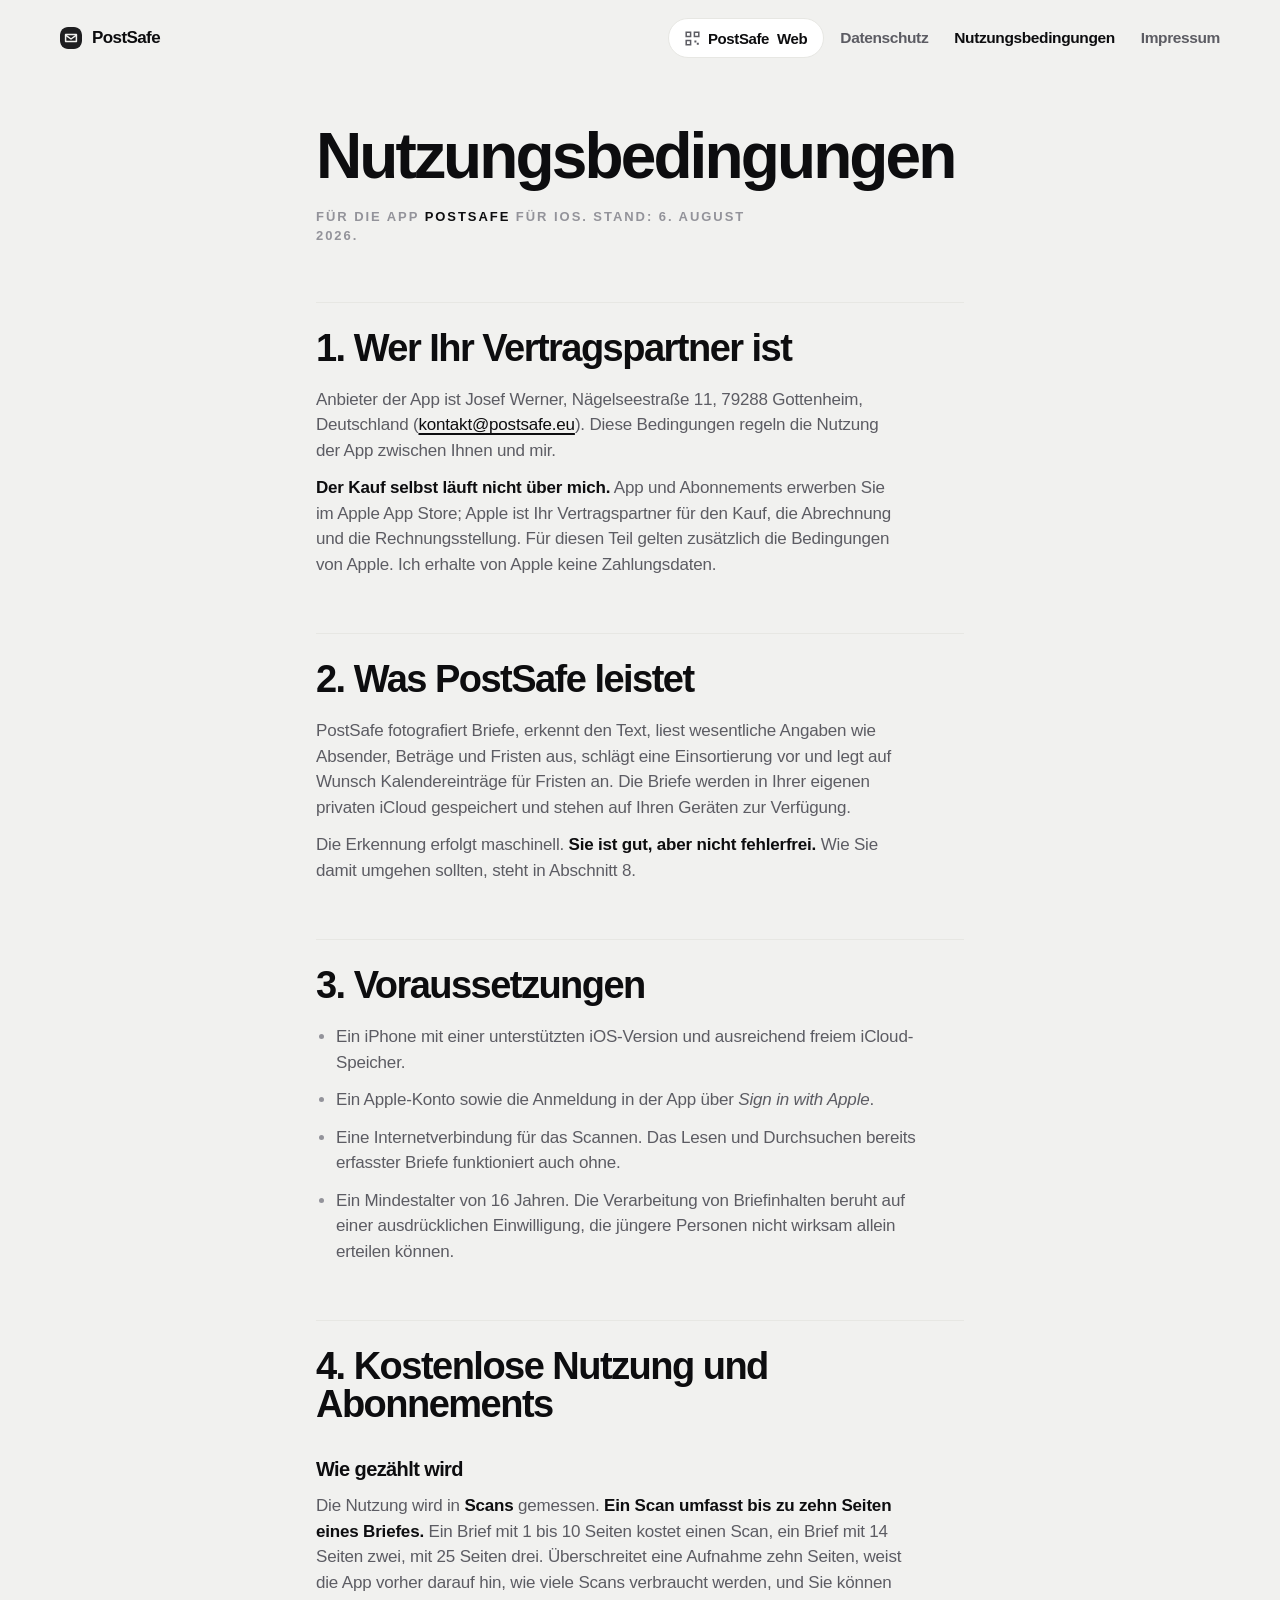
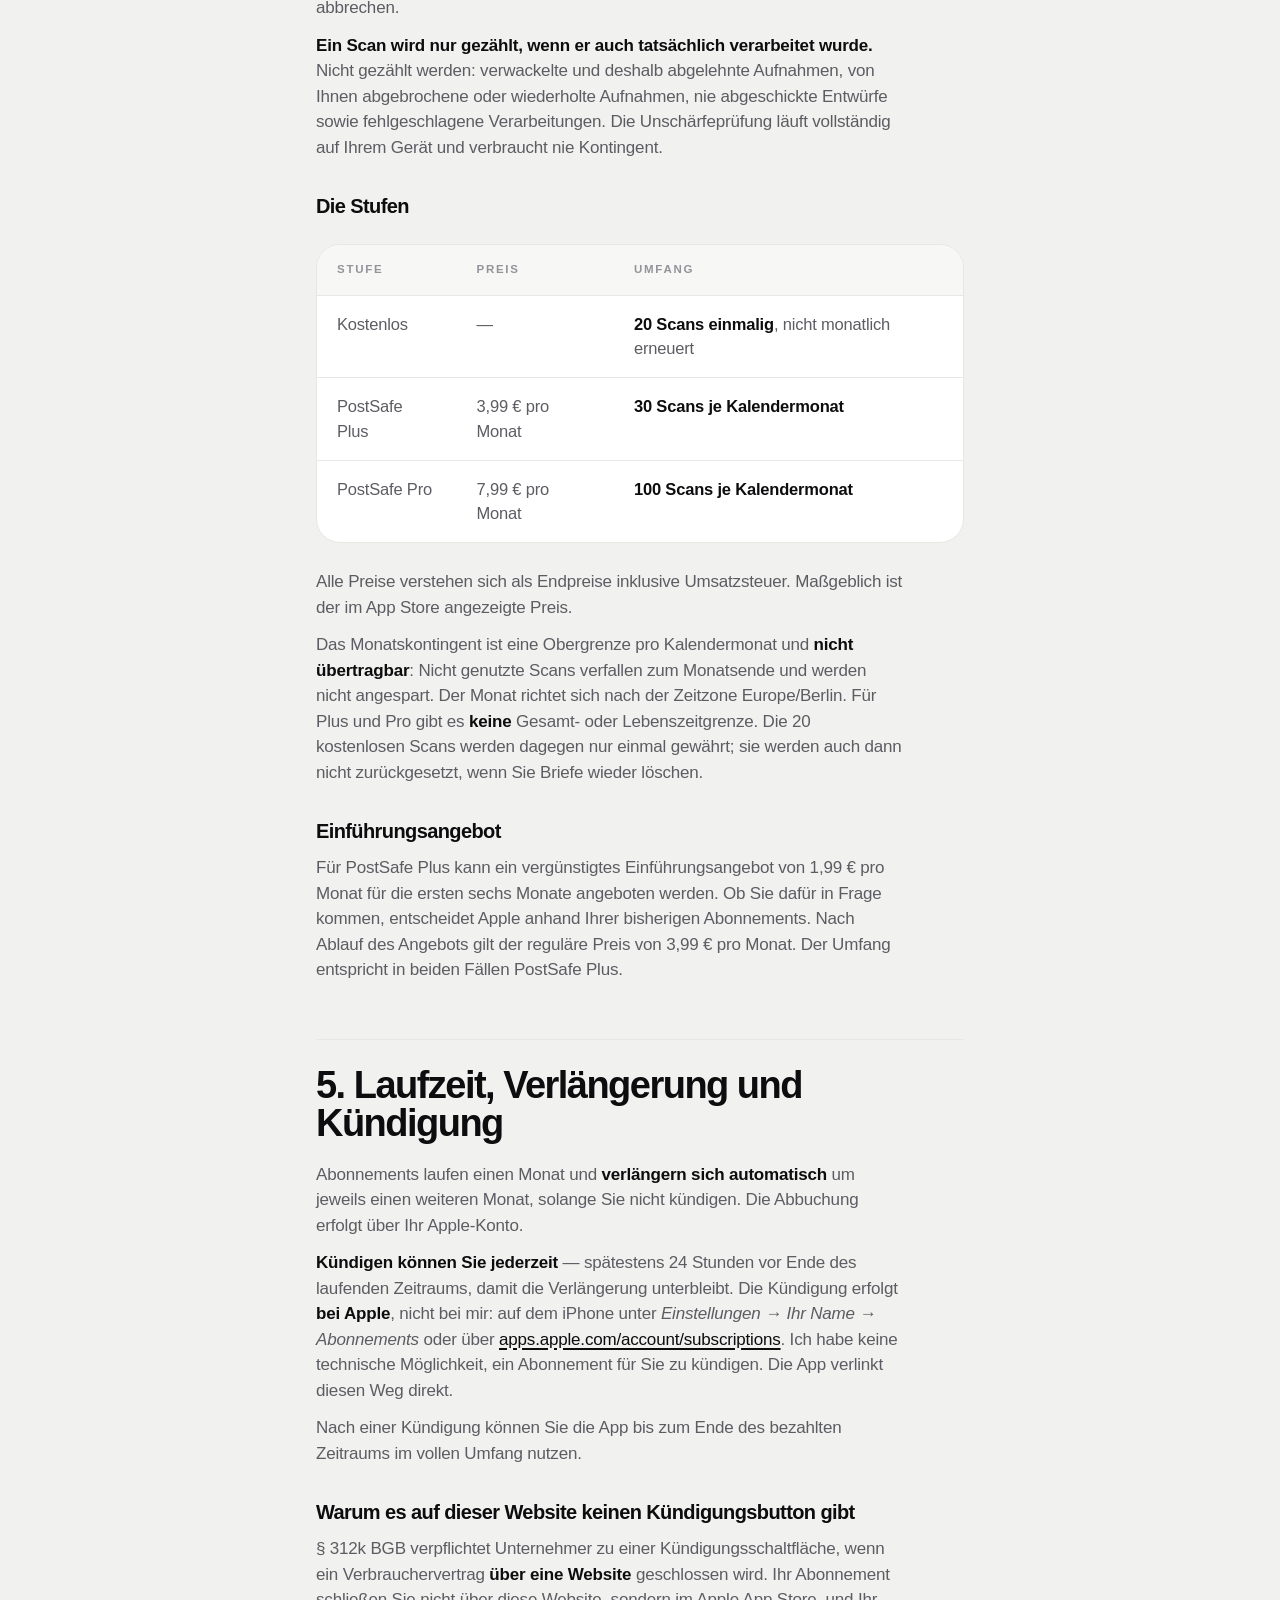
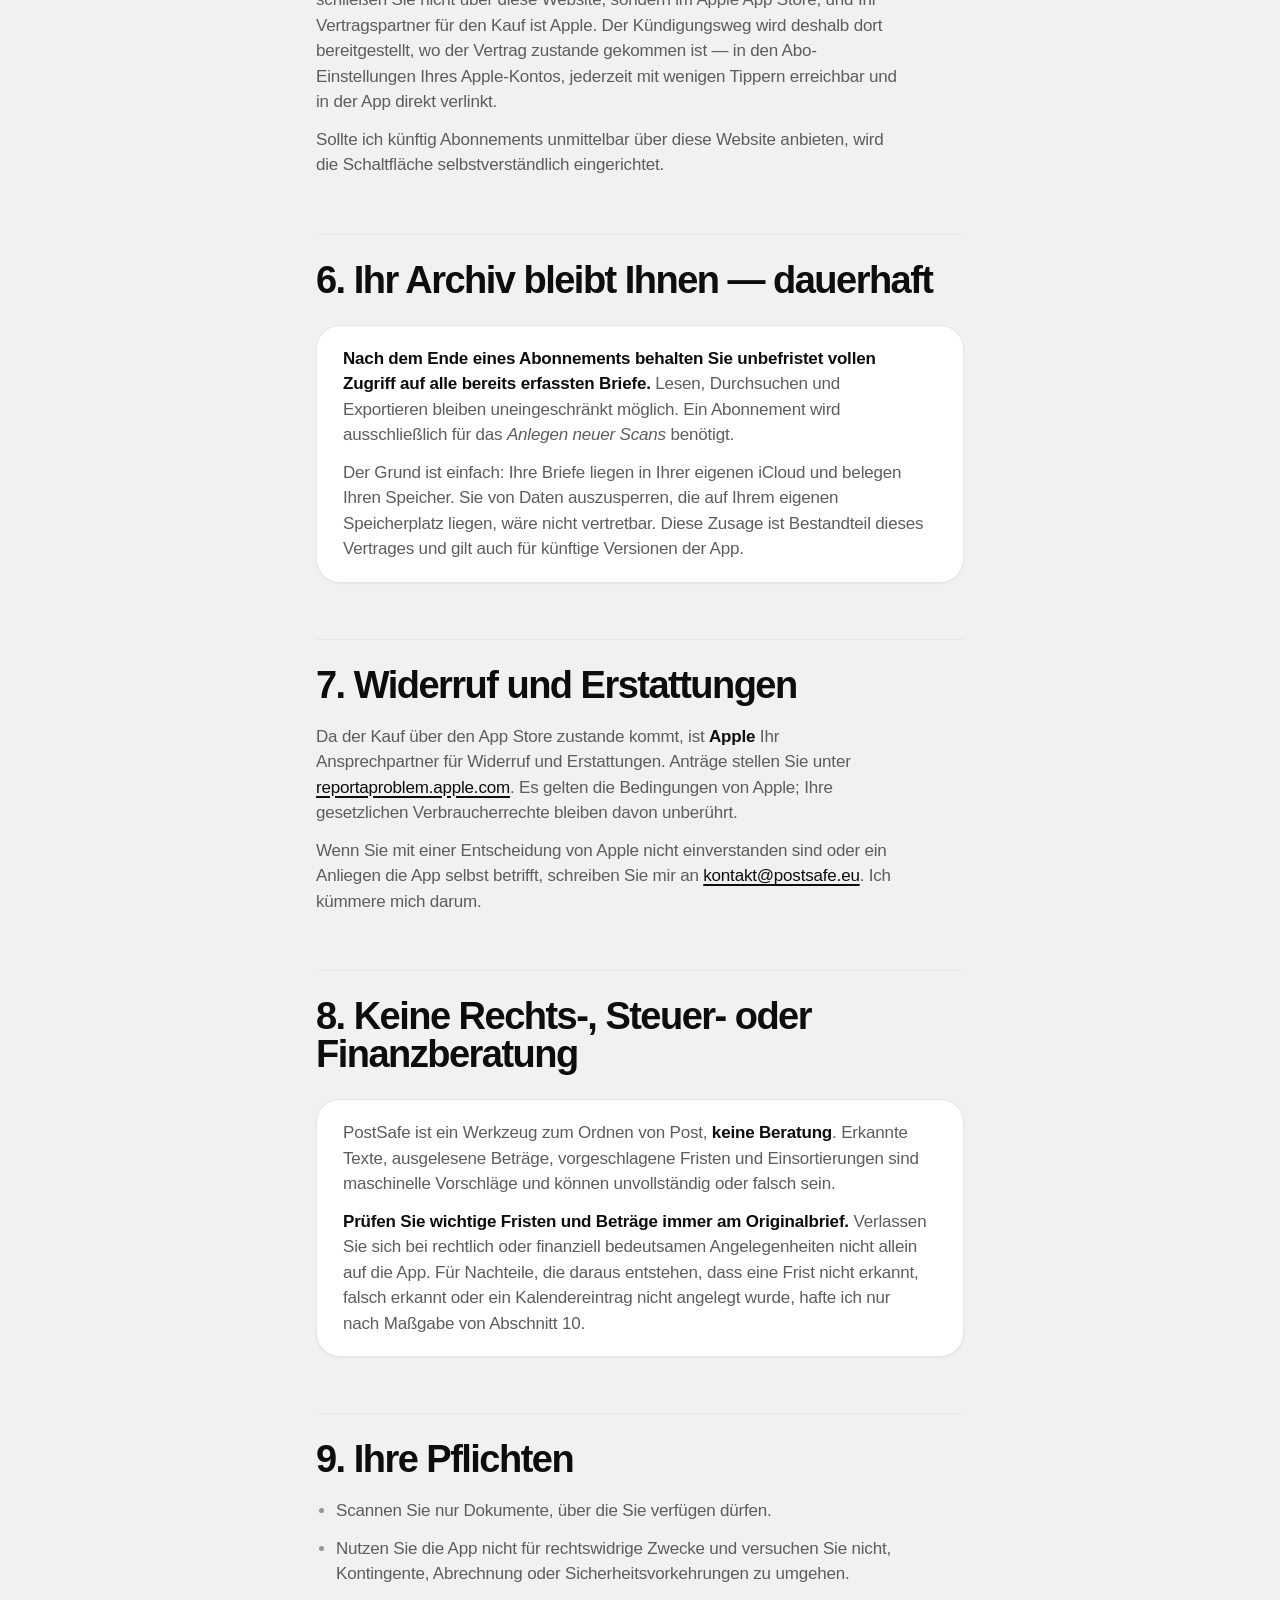
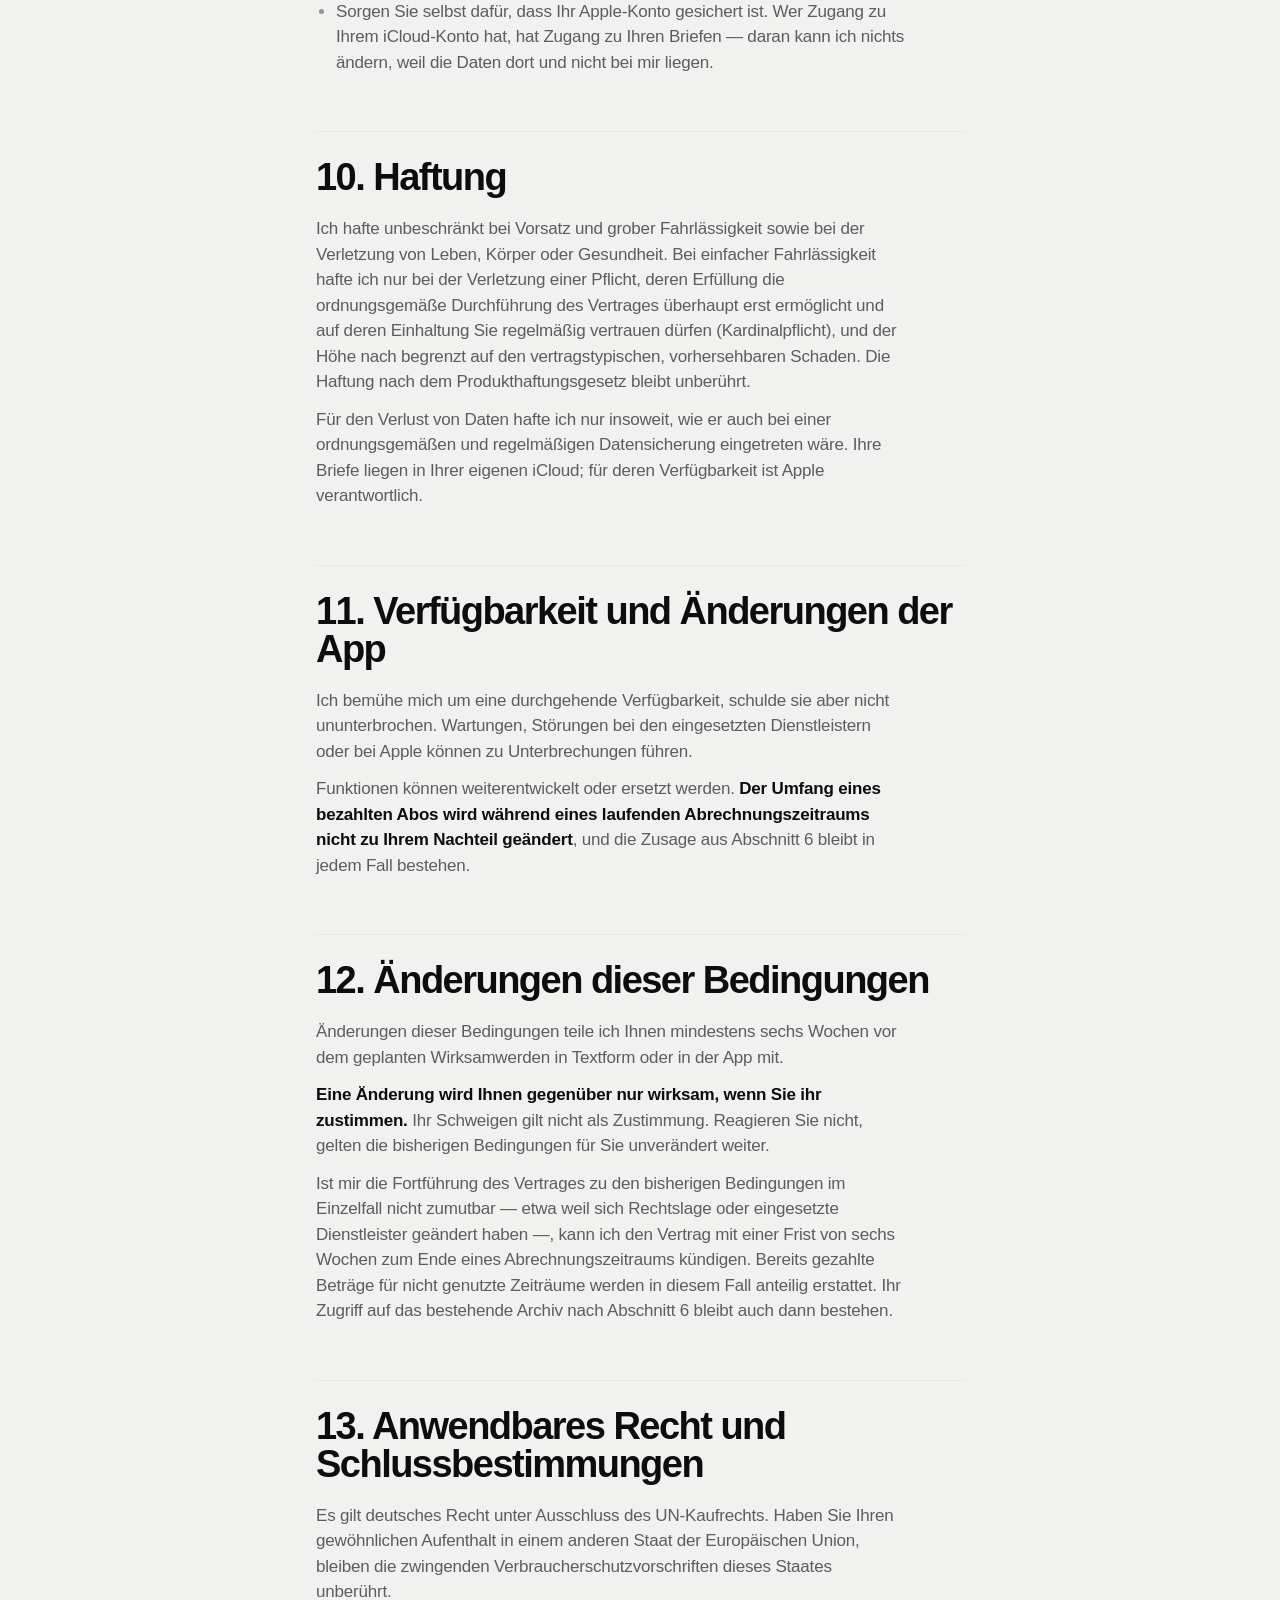
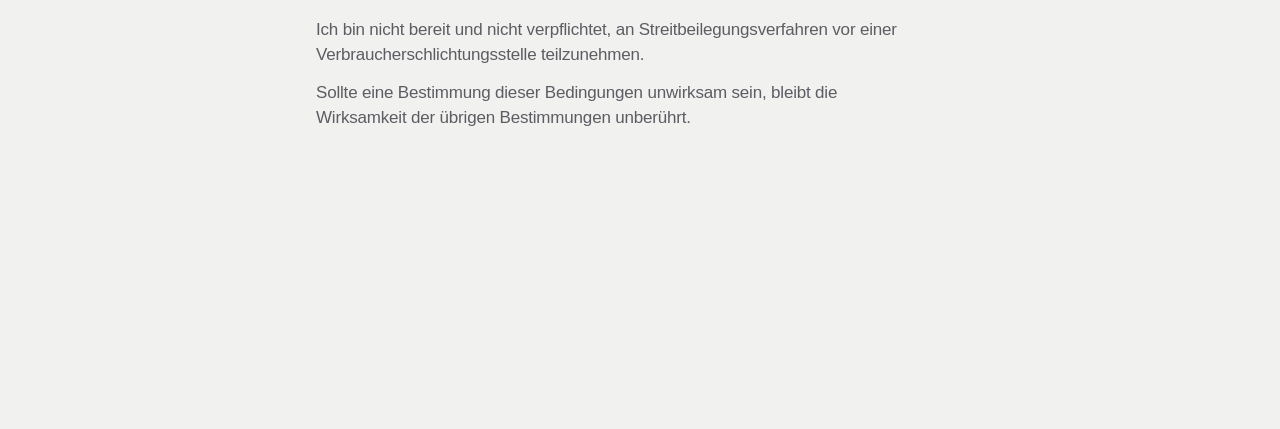
==== commit ac140474: "Safari die Leistenfarbe ausdruecklich vorgeben statt auf den Rueckfall hoffen Der Fuss ohne eigenen " ====
--- a/agb.html
+++ b/agb.html
@@ -8,7 +8,7 @@
 <meta name="theme-color" content="#F1F1EF" media="(prefers-color-scheme: light)">
 <meta name="theme-color" content="#070707" media="(prefers-color-scheme: dark)">
 <link rel="icon" href="favicon.svg" type="image/svg+xml">
-<link rel="stylesheet" href="style.css?v=5">
+<link rel="stylesheet" href="style.css?v=6">
 </head>
 <body>
 
@@ -290,5 +290,7 @@
   </div>
 </footer>
 
+<!-- Nur fuer iOS: gibt Safari die Farbe seiner Leiste vor. Siehe style.css. -->
+<div class="tint" aria-hidden="true"></div>
 </body>
 </html>
--- a/style.css
+++ b/style.css
@@ -332,18 +332,21 @@
   border-end-end-radius: var(--rundung);
 }
 
+/* Der Fuß selbst bleibt ohne Hintergrund — das ist keine Marotte.
+   Seit iOS 26 färbt Safari seine schwebende Leiste nicht mehr nach
+   <meta name="theme-color">, sondern sucht Elemente mit position: fixed oder
+   sticky nah am Bildschirmrand (bis 3 px vom unteren, mindestens 80 % breit,
+   mindestens 3 px hoch) und liest deren background-color. Ein klebender Fuß in
+   Schwarz erfüllt das genau — und färbte die Leiste über die ganze Seite hinweg
+   schwarz ein. Die Farbe liegt deshalb in einem absolut gesetzten Kind, das
+   nicht abgetastet wird. Ohne Fundstelle bleibt Safari beim Hintergrund von
+   html und body, und der ist Papier.                                        */
 .site-foot {
   position: sticky;
   bottom: 0;
   z-index: 0;
   margin-top: calc(-1 * var(--rundung));
-  /* Die Szene ist 520vh hoch; bei manchen Fensterhöhen bleibt daraus ein
-     Bruchteil-Pixel unter dem Fuß stehen. Ein Schatten in seiner eigenen Farbe
-     deckt ihn ab, ohne am Aufbau etwas zu ändern. */
-  box-shadow: 0 3px 0 #0B0B0B;
-  /* Eigene, hellere Werte — sonst wäre der Fuß im Dunkeln nicht vom
-     Papier zu unterscheiden und die Karte hätte keine Kante. */
-  background: #0B0B0B;
+  background: none;
   color: #F4F4F1;
   --ink:    #F4F4F1;
   --ink-2:  #A4A4A0;
@@ -354,8 +357,20 @@
   --paper:  #0B0B0B;
 }
 
+/* Die Fläche des Fußes. Absolut gesetzt, damit Safari sie nicht abtastet.
+   Die drei Pixel nach unten schlucken den Bruchteil-Rest, den die 520vh der
+   Szene bei manchen Fensterhöhen stehen lassen. */
+.site-foot::before {
+  content: "";
+  position: absolute;
+  inset: 0 0 -3px;
+  z-index: -1;
+  background: #0B0B0B;
+}
+
 @media (prefers-color-scheme: dark) {
-  .site-foot { background: #151515; --paper: #151515; box-shadow: 0 3px 0 #151515; }
+  .site-foot { --paper: #151515; }
+  .site-foot::before { background: #151515; }
 }
 
 .site-foot__in {
@@ -572,3 +587,35 @@
 
 /* Unter 640 px liegen die Rechtsverweise in der Fusszeile. */
 .head-back { display: none; }
+
+/* --- Die Farbe von Safaris Leiste ------------------------------------------
+   Seit iOS 26 faerbt Safari seine schwebende Leiste nach dem naechstgelegenen
+   klebenden oder festen Element am Bildschirmrand — nicht mehr nach
+   <meta name="theme-color">. Statt zu hoffen, dass es nichts findet und auf den
+   Hintergrund von html zurueckfaellt, bekommt es hier ausdruecklich etwas
+   vorgesetzt: ein Streifen in Papierfarbe, dichter am Rand als alles andere.
+
+   Sichtbar sein muss er dafuer nicht: Safari schaut auf die Werte, nicht auf
+   das Bild — sogar Elemente mit opacity: 0 werden abgetastet. Er liegt deshalb
+   mit z-index: -1 hinter der ganzen Seite und ist nirgends zu sehen.
+   Ausserhalb von Telefonen steht er auf display: none — nicht auf opacity: 0,
+   denn durchsichtige Elemente werden weiter abgetastet, nicht angezeigte nicht. */
+
+.tint { display: none; }
+
+/* Riegel ueber Zeigergenauigkeit statt ueber @supports: „grober Zeiger“ trifft
+   Telefone und laesst Rechner aussen vor, und ich kann es hier nachstellen —
+   der @supports-Test auf Apple-Vokabular laesst sich nirgends pruefen. */
+@media (max-width: 767px) and (pointer: coarse) {
+  .tint {
+    display: block;
+    position: fixed;
+    left: 0;
+    right: 0;
+    bottom: 0;
+    height: 12px;
+    z-index: -1;            /* hinter der Seite: nie zu sehen, aber abtastbar */
+    background: var(--paper);
+    pointer-events: none;
+  }
+}
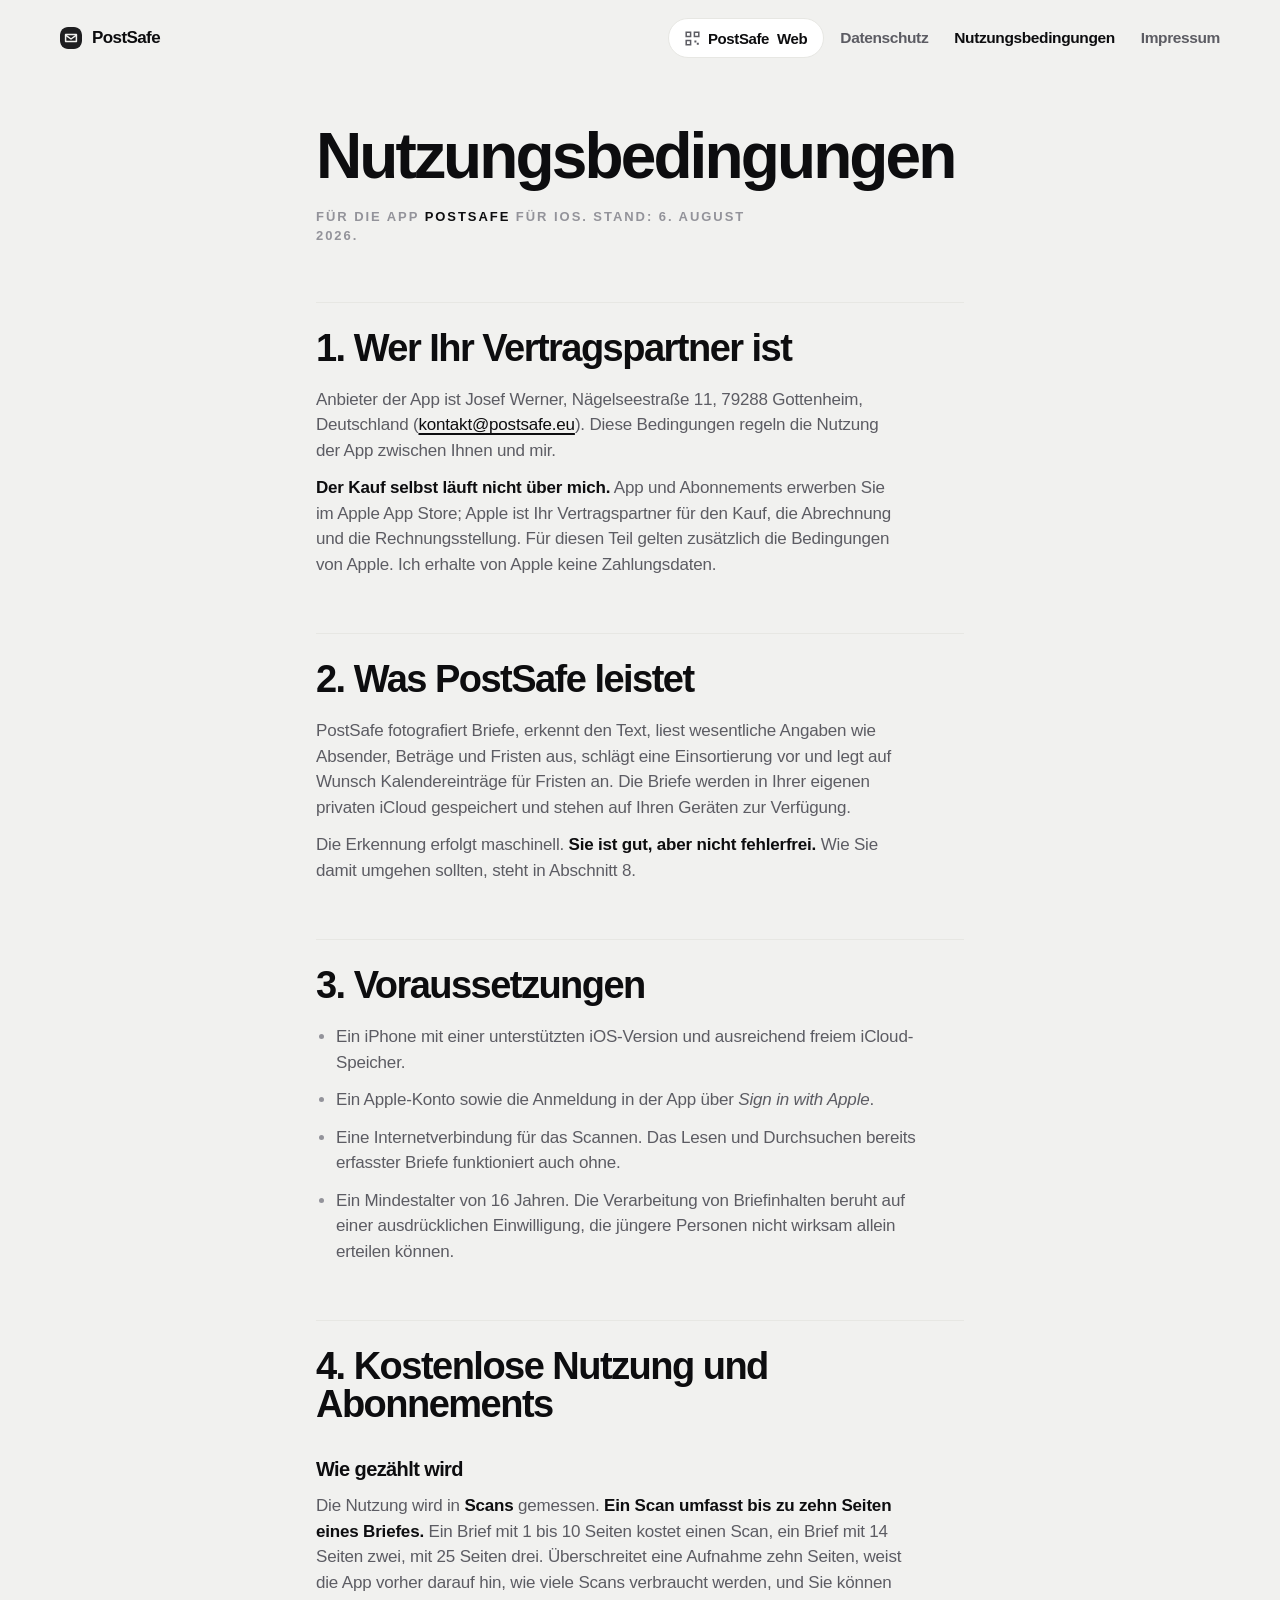
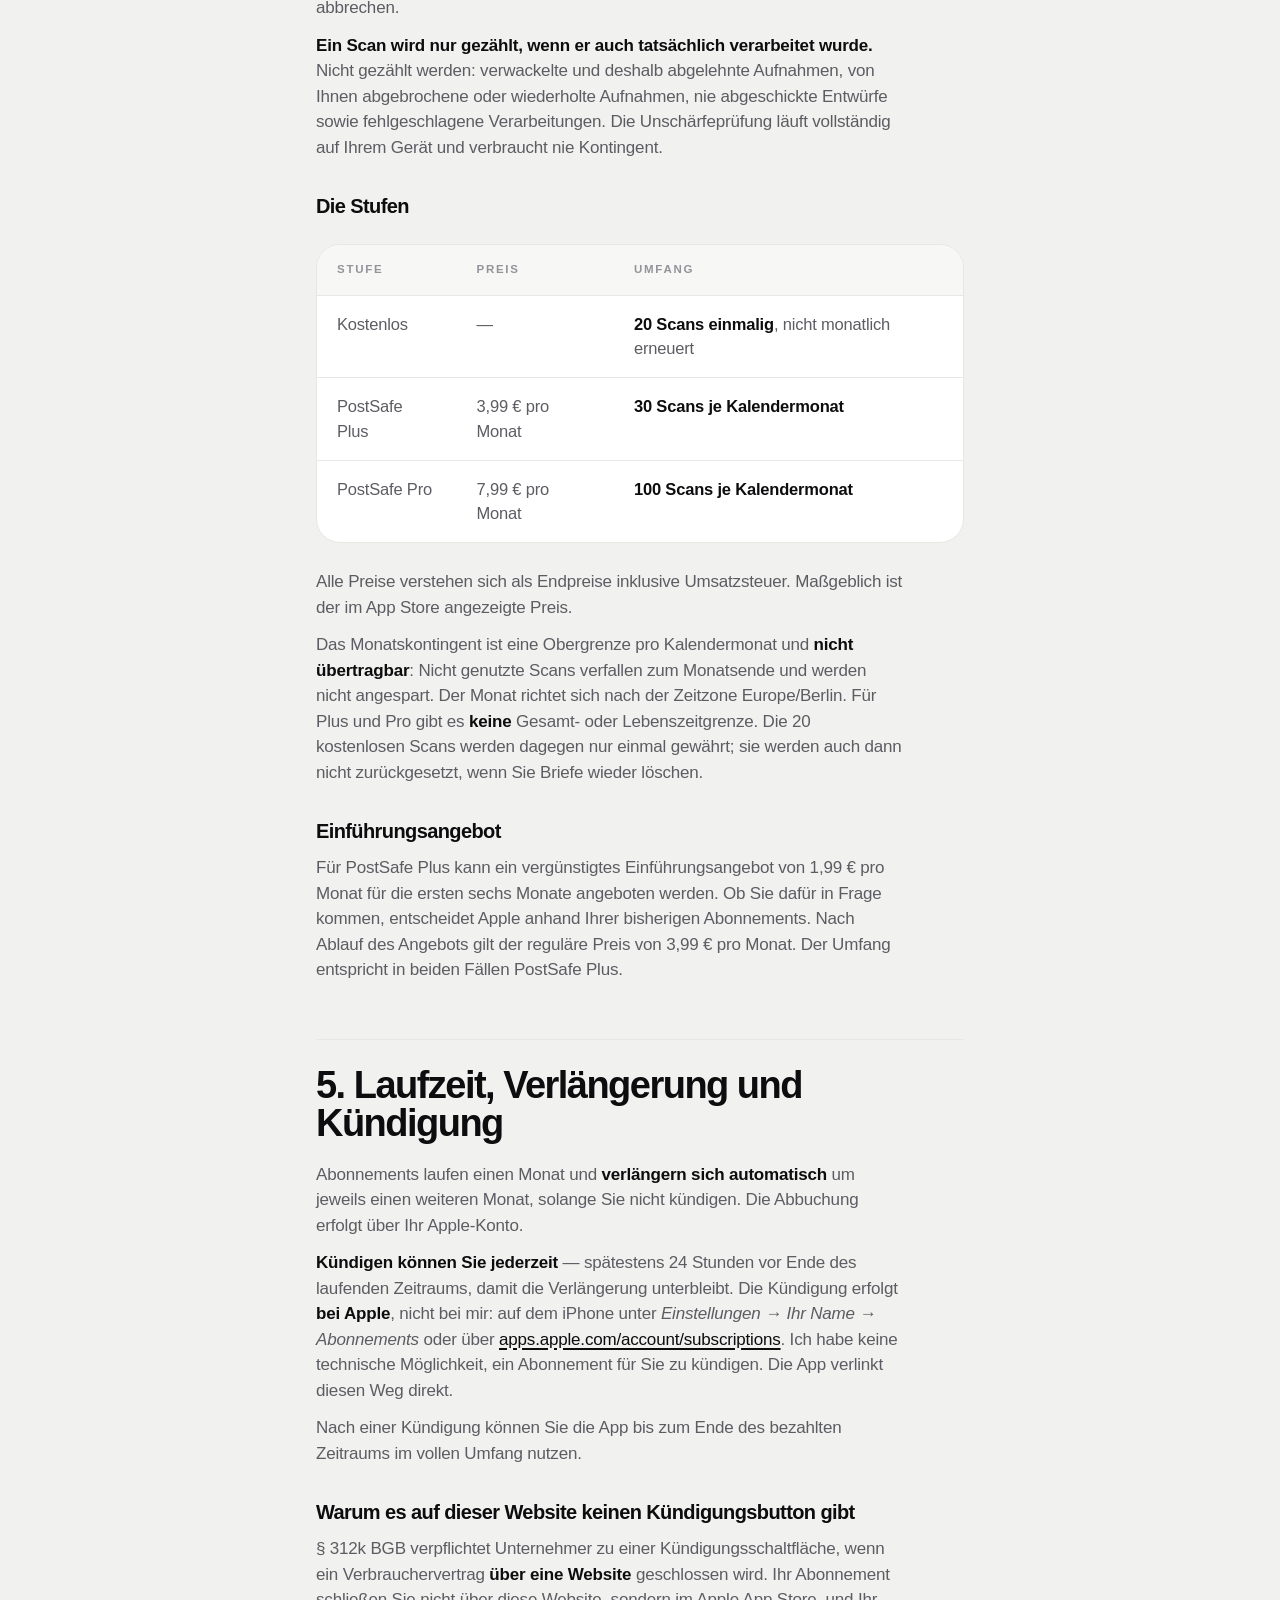
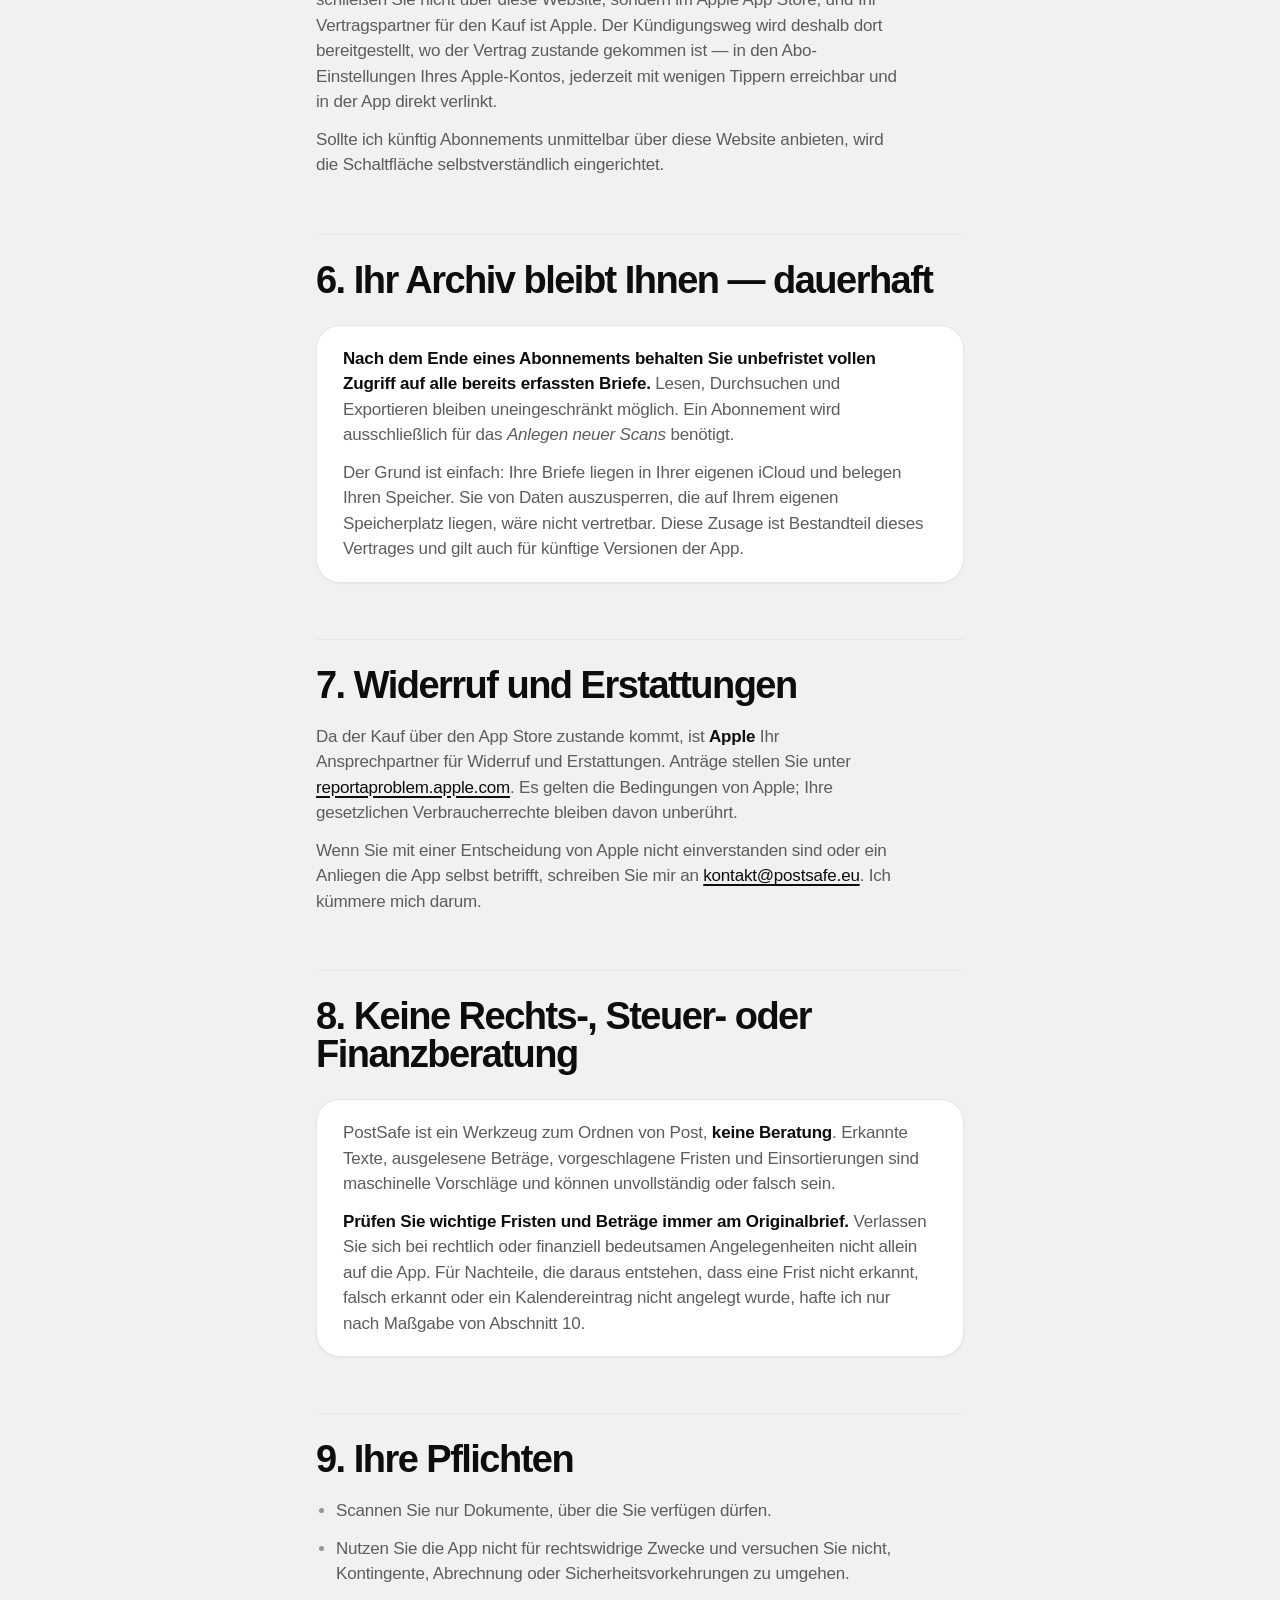
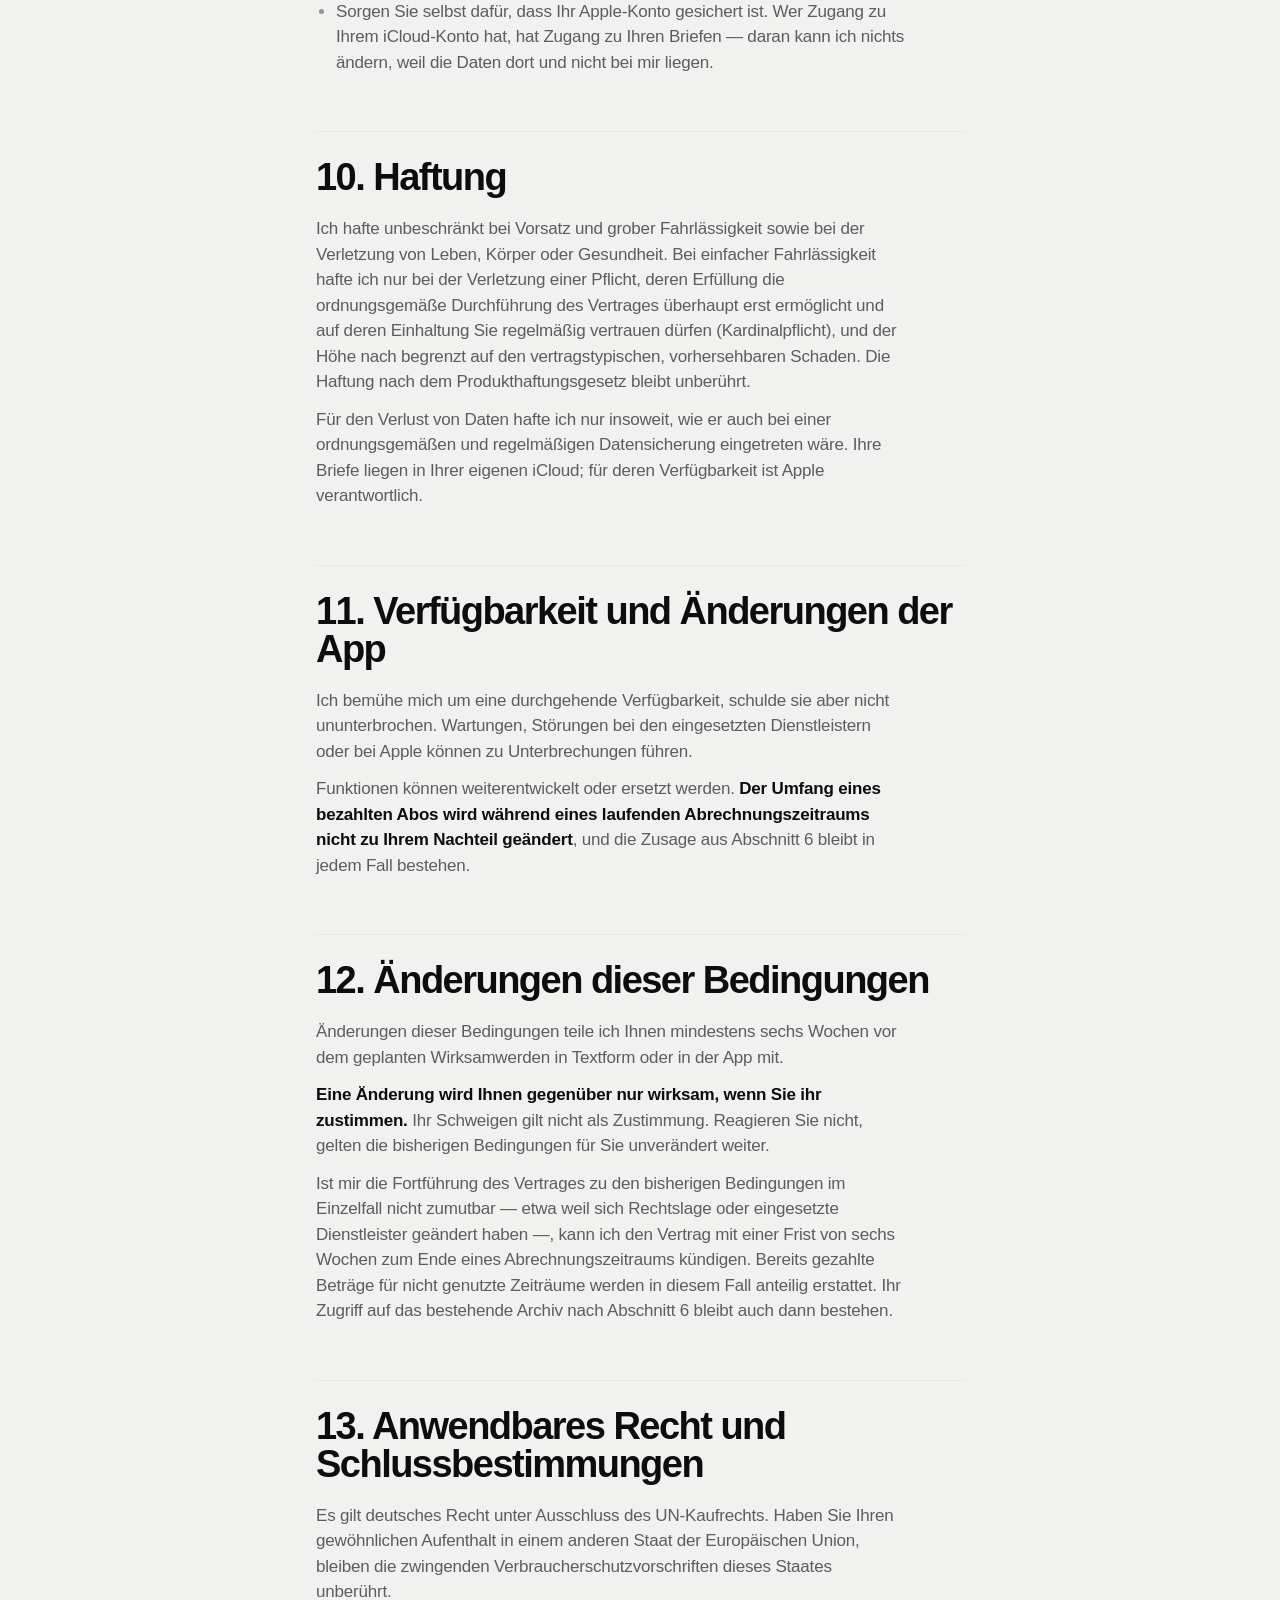
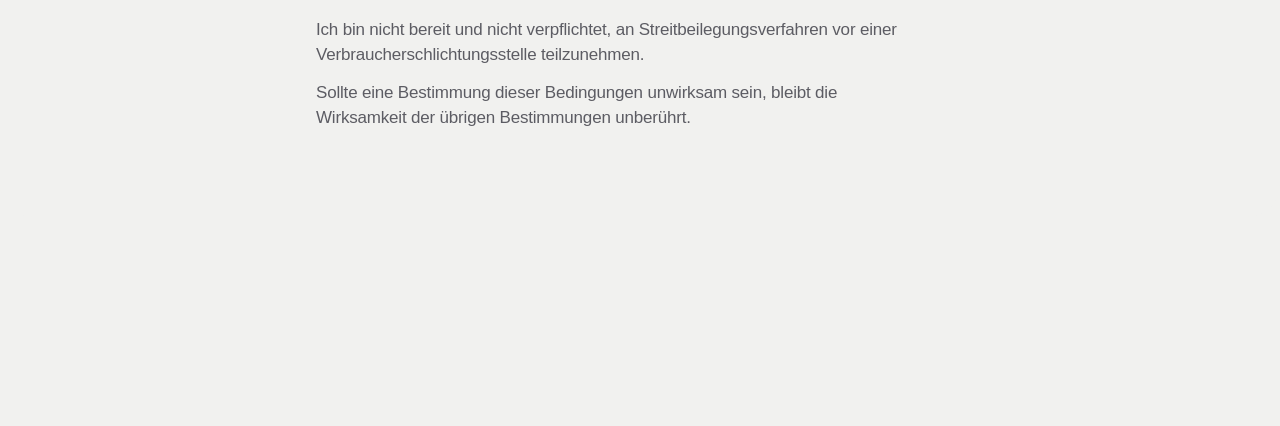
==== commit de189faf: "Fuss ohne position: sticky — vom Skript unten gehalten Am Geraet durchgemessen, Einstellung fuer Ein" ====
--- a/agb.html
+++ b/agb.html
@@ -8,7 +8,7 @@
 <meta name="theme-color" content="#F1F1EF" media="(prefers-color-scheme: light)">
 <meta name="theme-color" content="#070707" media="(prefers-color-scheme: dark)">
 <link rel="icon" href="favicon.svg" type="image/svg+xml">
-<link rel="stylesheet" href="style.css?v=6">
+<link rel="stylesheet" href="style.css?v=7">
 </head>
 <body>
 
@@ -290,7 +290,6 @@
   </div>
 </footer>
 
-<!-- Nur fuer iOS: gibt Safari die Farbe seiner Leiste vor. Siehe style.css. -->
-<div class="tint" aria-hidden="true"></div>
+<script src="foot.js?v=7" defer></script>
 </body>
 </html>
--- a/style.css
+++ b/style.css
@@ -332,21 +332,27 @@
   border-end-end-radius: var(--rundung);
 }
 
-/* Der Fuß selbst bleibt ohne Hintergrund — das ist keine Marotte.
-   Seit iOS 26 färbt Safari seine schwebende Leiste nicht mehr nach
-   <meta name="theme-color">, sondern sucht Elemente mit position: fixed oder
-   sticky nah am Bildschirmrand (bis 3 px vom unteren, mindestens 80 % breit,
-   mindestens 3 px hoch) und liest deren background-color. Ein klebender Fuß in
-   Schwarz erfüllt das genau — und färbte die Leiste über die ganze Seite hinweg
-   schwarz ein. Die Farbe liegt deshalb in einem absolut gesetzten Kind, das
-   nicht abgetastet wird. Ohne Fundstelle bleibt Safari beim Hintergrund von
-   html und body, und der ist Papier.                                        */
+/* Der Fuß steht ganz normal im Fluss und wird von foot.js beim Scrollen unten
+   gehalten — nicht mit position: sticky. Der Grund steht in foot.js: Safari
+   färbt seit iOS 26 seine Leiste am unteren Bildschirmrand nach dem
+   nächstgelegenen klebenden oder festen Element, und ein dunkler Fuß dort
+   färbte sie über die ganze Seite hinweg dunkel. Ohne sticky findet die Suche
+   nichts mehr und Safari bleibt beim Hintergrund von html und body — Papier.
+
+   Der negative obere Rand zieht ihn eine Rundung unter die Karte; bündig säße
+   ihre Kante genau auf seiner und die runden Ecken wären unsichtbar. Der Rand
+   sitzt am Fuß und nicht an der Karte, weil die Rechtstexte ihrem <main> über
+   .wrap ein eigenes margin geben.
+
+   Der Schatten deckt den Bruchteil-Rest ab, den die 520vh der Szene bei
+   manchen Fensterhöhen unter dem Fuß stehen lassen.                        */
 .site-foot {
-  position: sticky;
-  bottom: 0;
+  position: relative;
   z-index: 0;
   margin-top: calc(-1 * var(--rundung));
-  background: none;
+  will-change: transform;
+  background: #0B0B0B;
+  box-shadow: 0 3px 0 #0B0B0B;
   color: #F4F4F1;
   --ink:    #F4F4F1;
   --ink-2:  #A4A4A0;
@@ -357,20 +363,8 @@
   --paper:  #0B0B0B;
 }
 
-/* Die Fläche des Fußes. Absolut gesetzt, damit Safari sie nicht abtastet.
-   Die drei Pixel nach unten schlucken den Bruchteil-Rest, den die 520vh der
-   Szene bei manchen Fensterhöhen stehen lassen. */
-.site-foot::before {
-  content: "";
-  position: absolute;
-  inset: 0 0 -3px;
-  z-index: -1;
-  background: #0B0B0B;
-}
-
 @media (prefers-color-scheme: dark) {
-  .site-foot { --paper: #151515; }
-  .site-foot::before { background: #151515; }
+  .site-foot { background: #151515; box-shadow: 0 3px 0 #151515; --paper: #151515; }
 }
 
 .site-foot__in {
@@ -587,35 +581,3 @@
 
 /* Unter 640 px liegen die Rechtsverweise in der Fusszeile. */
 .head-back { display: none; }
-
-/* --- Die Farbe von Safaris Leiste ------------------------------------------
-   Seit iOS 26 faerbt Safari seine schwebende Leiste nach dem naechstgelegenen
-   klebenden oder festen Element am Bildschirmrand — nicht mehr nach
-   <meta name="theme-color">. Statt zu hoffen, dass es nichts findet und auf den
-   Hintergrund von html zurueckfaellt, bekommt es hier ausdruecklich etwas
-   vorgesetzt: ein Streifen in Papierfarbe, dichter am Rand als alles andere.
-
-   Sichtbar sein muss er dafuer nicht: Safari schaut auf die Werte, nicht auf
-   das Bild — sogar Elemente mit opacity: 0 werden abgetastet. Er liegt deshalb
-   mit z-index: -1 hinter der ganzen Seite und ist nirgends zu sehen.
-   Ausserhalb von Telefonen steht er auf display: none — nicht auf opacity: 0,
-   denn durchsichtige Elemente werden weiter abgetastet, nicht angezeigte nicht. */
-
-.tint { display: none; }
-
-/* Riegel ueber Zeigergenauigkeit statt ueber @supports: „grober Zeiger“ trifft
-   Telefone und laesst Rechner aussen vor, und ich kann es hier nachstellen —
-   der @supports-Test auf Apple-Vokabular laesst sich nirgends pruefen. */
-@media (max-width: 767px) and (pointer: coarse) {
-  .tint {
-    display: block;
-    position: fixed;
-    left: 0;
-    right: 0;
-    bottom: 0;
-    height: 12px;
-    z-index: -1;            /* hinter der Seite: nie zu sehen, aber abtastbar */
-    background: var(--paper);
-    pointer-events: none;
-  }
-}
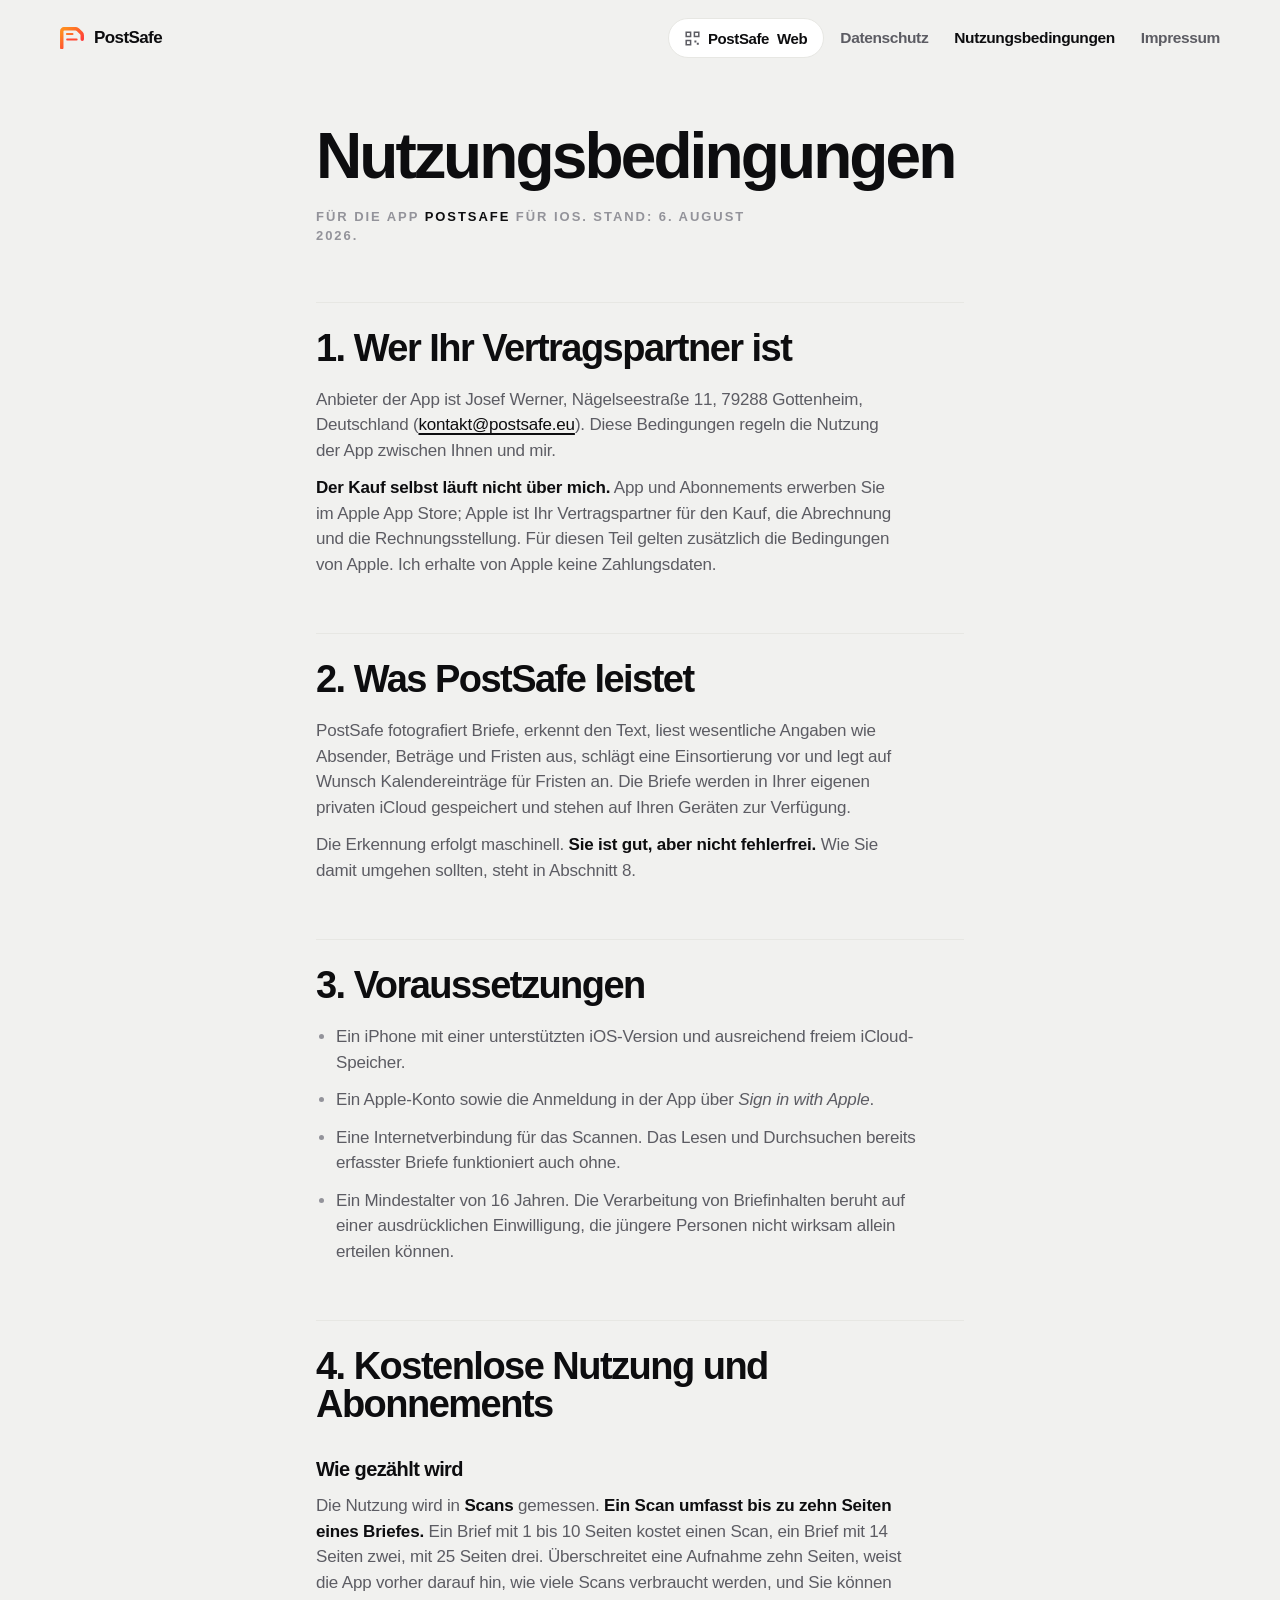
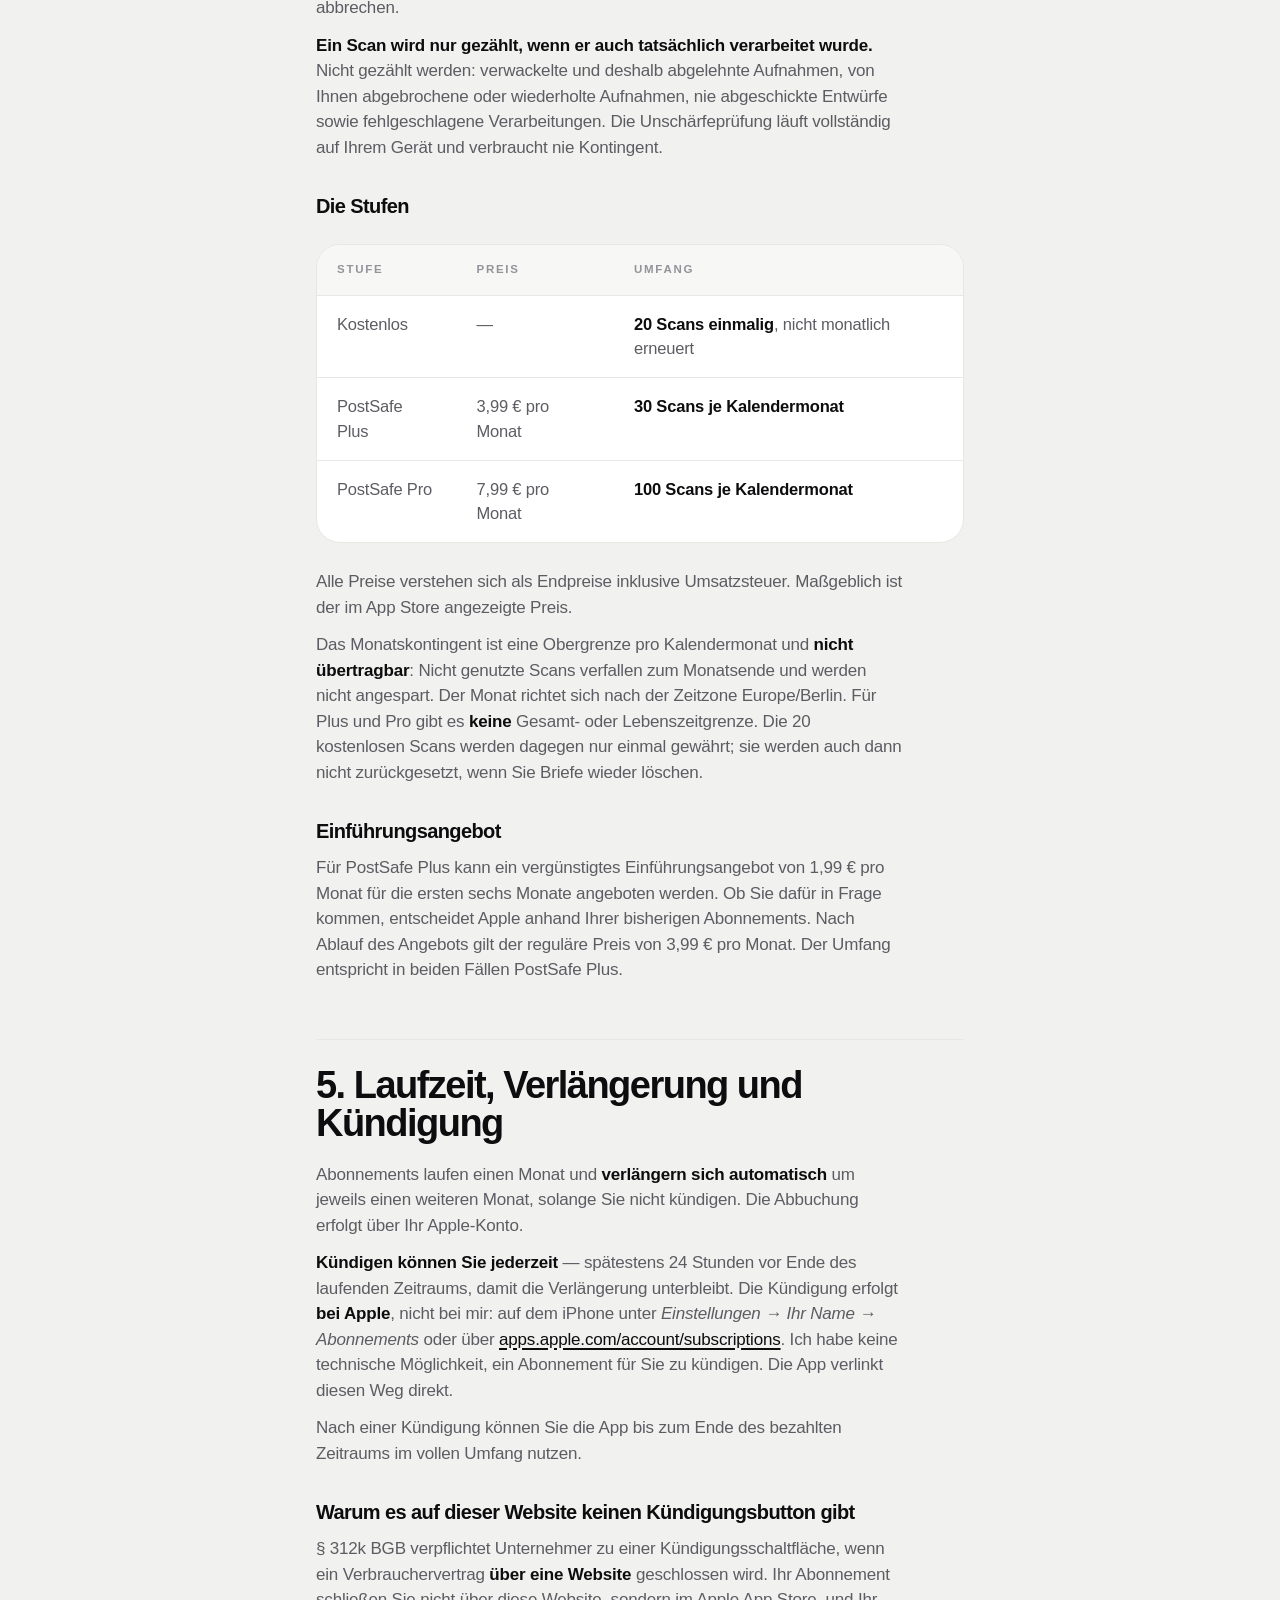
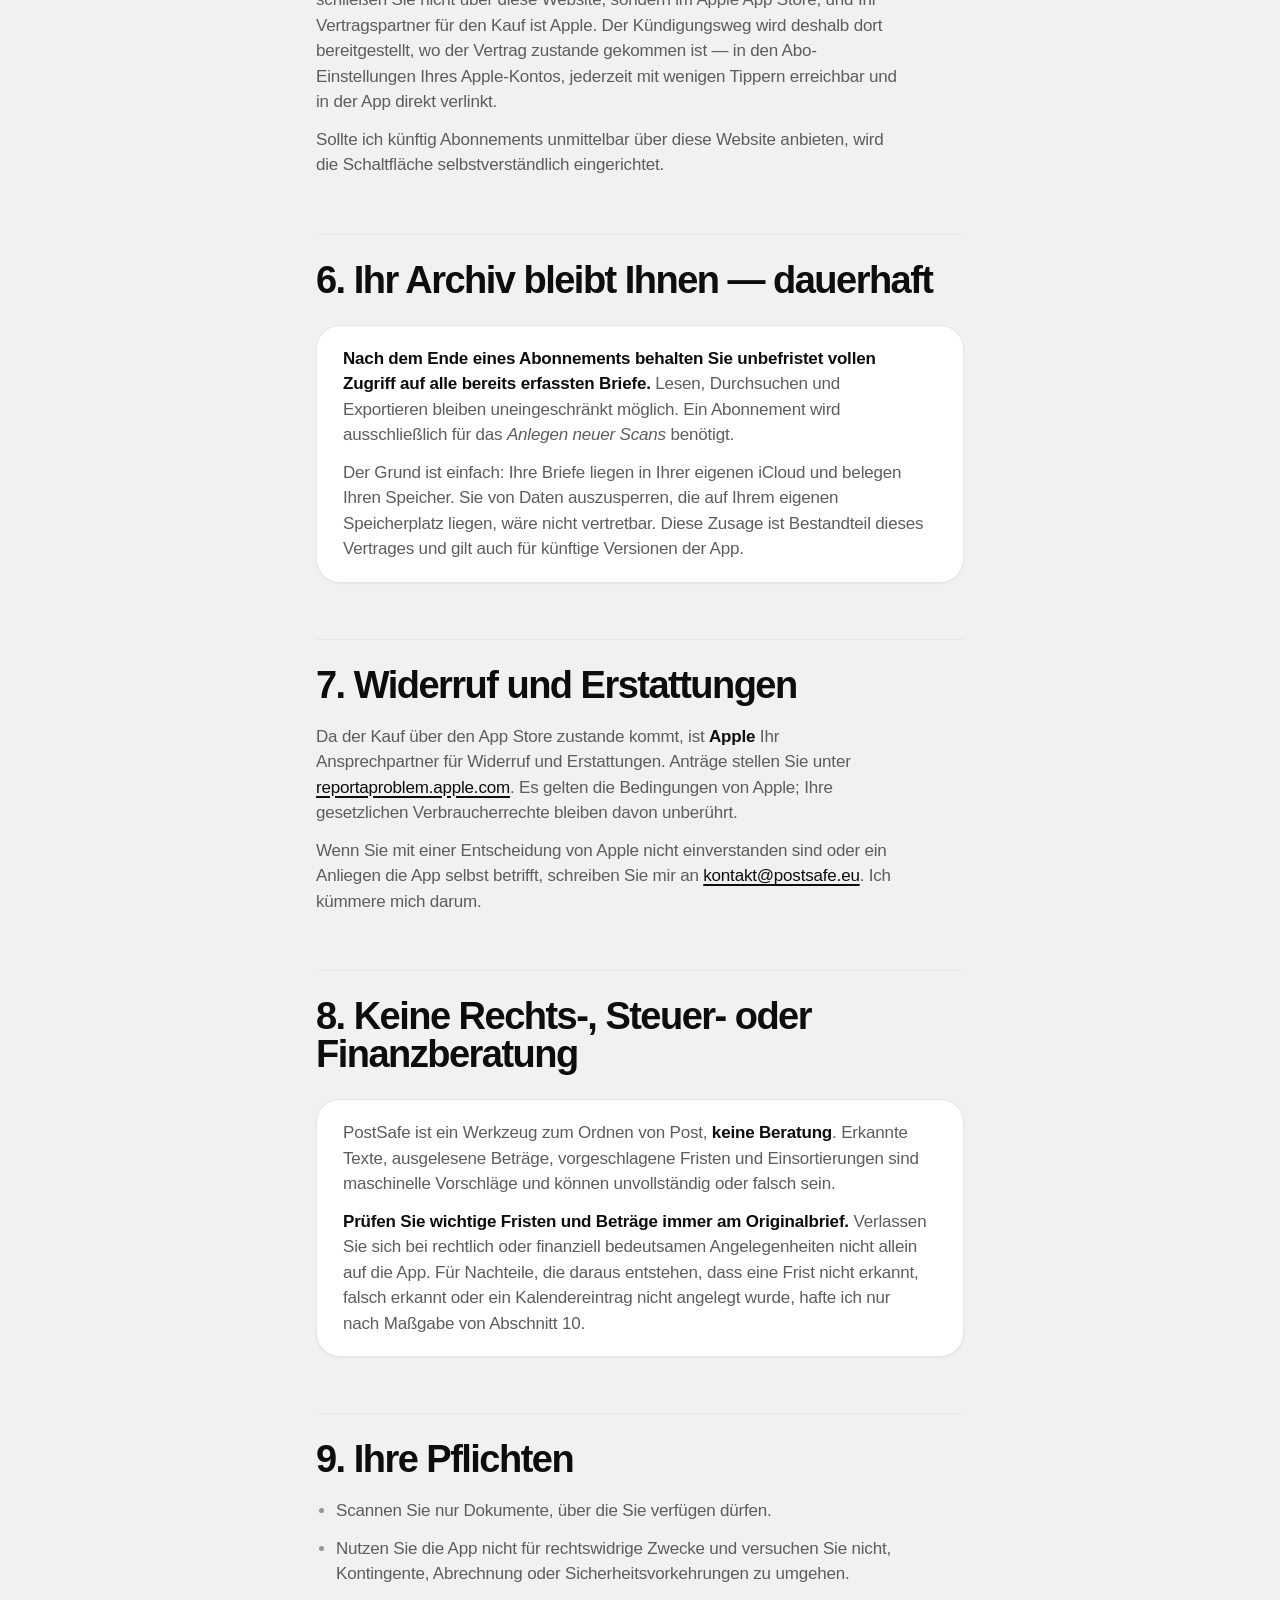
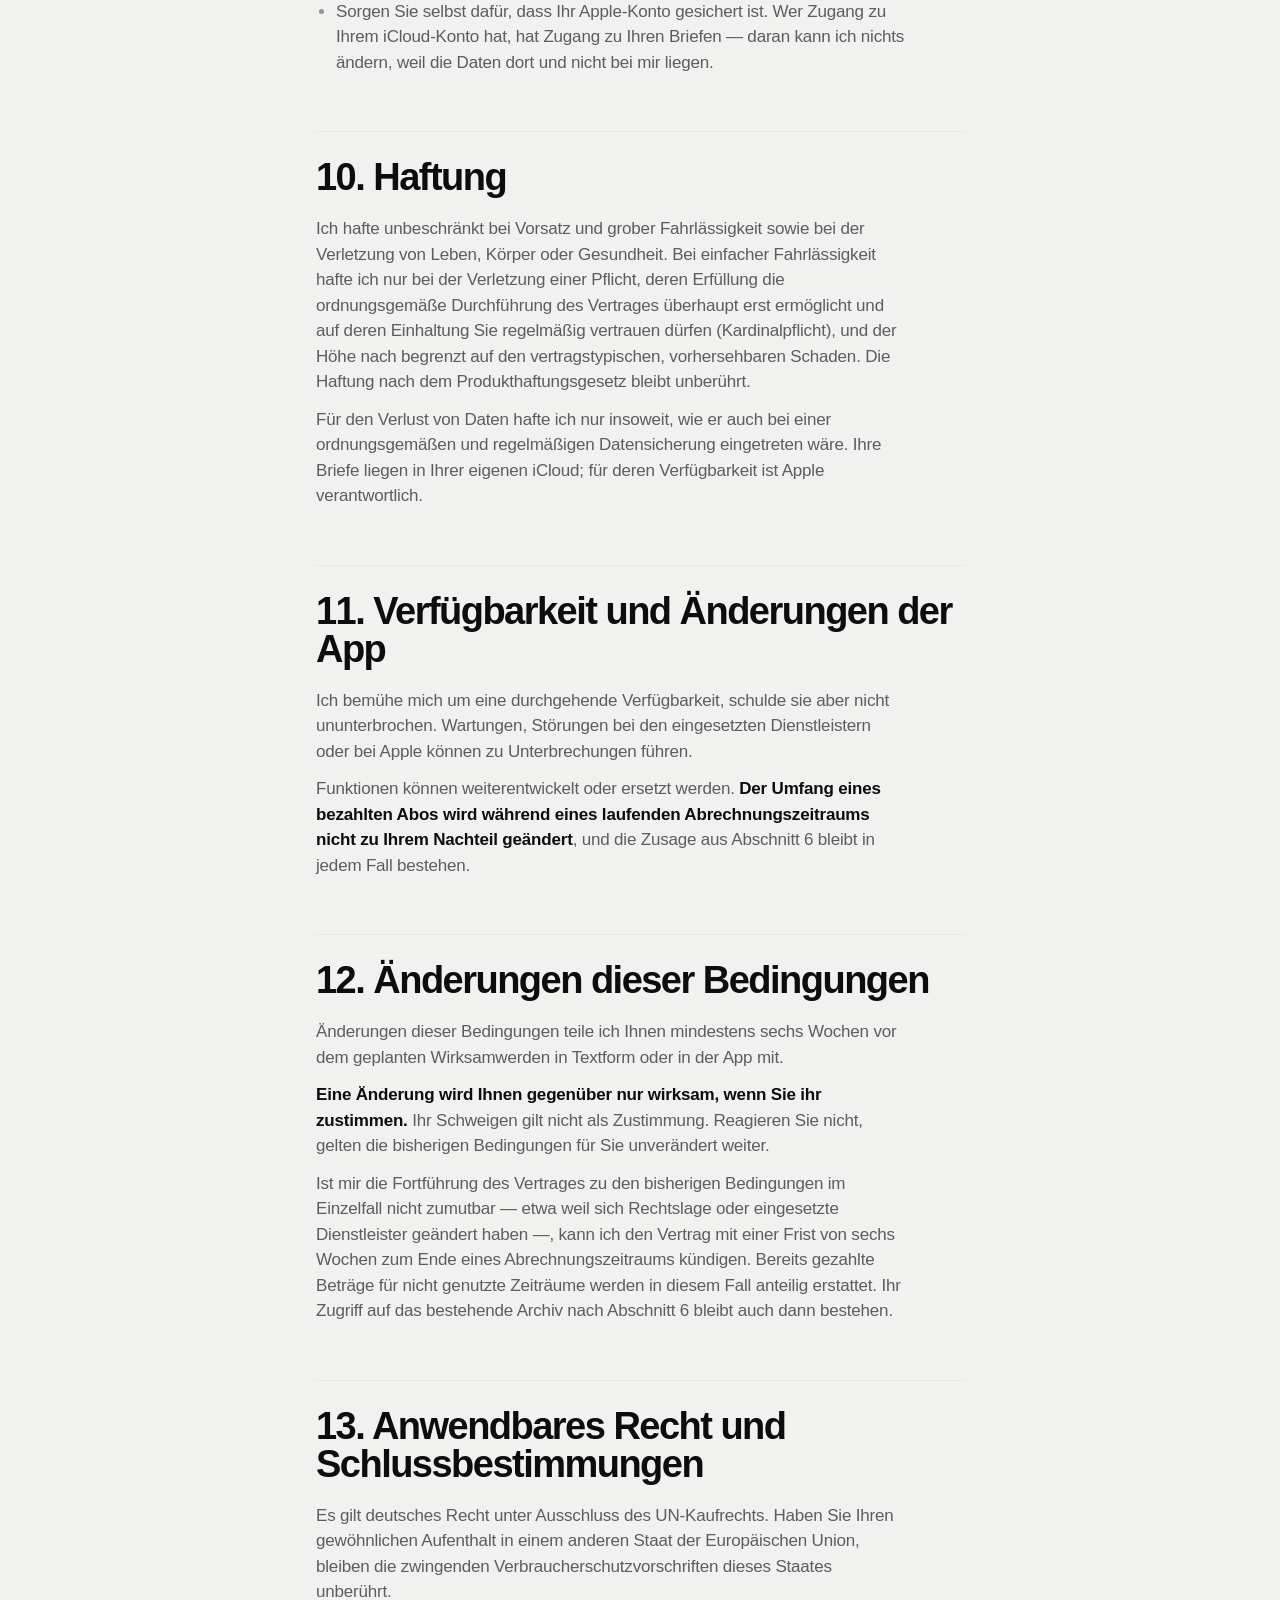
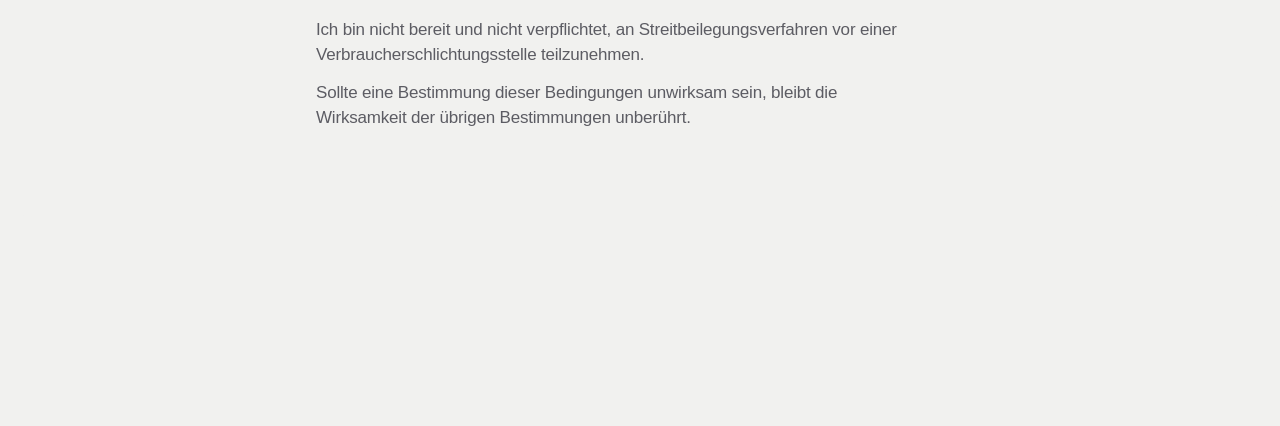
==== commit b6be2e7b: "Neues Zeichen: Reiter-Kachel, Marke in Kopf und Fuss, Teilen-Bild Josefs neue App-Kacheln fuer hell " ====
--- a/agb.html
+++ b/agb.html
@@ -8,18 +8,14 @@
 <meta name="theme-color" content="#F1F1EF" media="(prefers-color-scheme: light)">
 <meta name="theme-color" content="#070707" media="(prefers-color-scheme: dark)">
 <link rel="icon" href="favicon.svg" type="image/svg+xml">
-<link rel="stylesheet" href="style.css?v=7">
+<link rel="stylesheet" href="style.css?v=9">
 </head>
 <body>
 
 <header class="site-head">
   <div class="site-head__in">
     <a class="brand" href="index.html">
-      <svg class="brand__mark" width="22" height="22" viewBox="0 0 22 22" aria-hidden="true" focusable="false">
-        <rect width="22" height="22" rx="6.5" fill="currentColor" opacity=".92"/>
-        <path d="M5.6 7.4h10.8v7.2H5.6z" fill="none" stroke="var(--paper)" stroke-width="1.5" stroke-linejoin="round"/>
-        <path d="M5.6 8.1l5.4 3.9 5.4-3.9" fill="none" stroke="var(--paper)" stroke-width="1.5" stroke-linecap="round" stroke-linejoin="round"/>
-      </svg>
+      <svg class="brand__mark" width="24" height="22.4" viewBox="207 183 650 608" aria-hidden="true" focusable="false"><linearGradient id="psz-kopf" gradientUnits="userSpaceOnUse" x1="354.7" y1="266.1" x2="669.3" y2="629.9"><stop offset="0" stop-color="#ff8b1f"/><stop offset="1" stop-color="#ff2d3e"/></linearGradient><g transform="translate(532 570) scale(1.3) translate(-512 -512)" fill="none" stroke-linecap="round" stroke-linejoin="round"><path d="M298 646 L298 301.2 Q298 280 313 265 Q328 250 349.2 250 L588 250 Q616 250 635.8 269.8 L706.2 340.2 Q726 360 726 388 L726 470" stroke="url(#psz-kopf)" stroke-width="72"/><path d="M410 476 L610 476" stroke="#ff4935" stroke-width="40"/><path d="M406 360 L522 360" stroke="url(#psz-kopf)" stroke-width="44"/></g></svg>
       PostSafe
     </a>
     <a class="head-web ps-chip" href="web.html">
@@ -266,14 +262,11 @@
 </main>
 
 <footer class="site-foot" id="recht">
+  <div class="site-foot__flaeche">
   <div class="site-foot__in">
     <div>
       <p class="site-foot__brand">
-        <svg class="brand__mark" width="20" height="20" viewBox="0 0 22 22" aria-hidden="true">
-          <rect width="22" height="22" rx="6.5" fill="currentColor" opacity=".92"/>
-          <path d="M5.6 7.4h10.8v7.2H5.6z" fill="none" stroke="var(--paper)" stroke-width="1.5" stroke-linejoin="round"/>
-          <path d="M5.6 8.1l5.4 3.9 5.4-3.9" fill="none" stroke="var(--paper)" stroke-width="1.5" stroke-linecap="round" stroke-linejoin="round"/>
-        </svg>
+        <svg class="brand__mark" width="22" height="20.6" viewBox="207 183 650 608" aria-hidden="true" focusable="false"><linearGradient id="psz-fuss" gradientUnits="userSpaceOnUse" x1="354.7" y1="266.1" x2="669.3" y2="629.9"><stop offset="0" stop-color="#ff8b1f"/><stop offset="1" stop-color="#ff2d3e"/></linearGradient><g transform="translate(532 570) scale(1.3) translate(-512 -512)" fill="none" stroke-linecap="round" stroke-linejoin="round"><path d="M298 646 L298 301.2 Q298 280 313 265 Q328 250 349.2 250 L588 250 Q616 250 635.8 269.8 L706.2 340.2 Q726 360 726 388 L726 470" stroke="url(#psz-fuss)" stroke-width="72"/><path d="M410 476 L610 476" stroke="#ff4935" stroke-width="40"/><path d="M406 360 L522 360" stroke="url(#psz-fuss)" stroke-width="44"/></g></svg>
         PostSafe
       </p>
       <p class="site-foot__note">Post ordnen, ohne dass jemand mitliest.</p>
@@ -288,8 +281,8 @@
     </nav>
     <p class="site-foot__legal">© 2026 Josef Werner</p>
   </div>
+  </div>
 </footer>
 
-<script src="foot.js?v=7" defer></script>
 </body>
 </html>
--- a/style.css
+++ b/style.css
@@ -264,7 +264,9 @@
   min-height: 44px;
 }
 
-.brand__mark { flex: none; border-radius: 8px; }
+/* Das Zeichen ist jetzt der blosse Strichzug aus der App-Kachel,
+   ohne Hintergrund — deshalb auch kein Radius mehr. */
+.brand__mark { flex: none; }
 
 .site-nav { display: none; gap: 26px; }
 
@@ -332,27 +334,31 @@
   border-end-end-radius: var(--rundung);
 }
 
-/* Der Fuß steht ganz normal im Fluss und wird von foot.js beim Scrollen unten
-   gehalten — nicht mit position: sticky. Der Grund steht in foot.js: Safari
-   färbt seit iOS 26 seine Leiste am unteren Bildschirmrand nach dem
-   nächstgelegenen klebenden oder festen Element, und ein dunkler Fuß dort
-   färbte sie über die ganze Seite hinweg dunkel. Ohne sticky findet die Suche
-   nichts mehr und Safari bleibt beim Hintergrund von html und body — Papier.
-
-   Der negative obere Rand zieht ihn eine Rundung unter die Karte; bündig säße
-   ihre Kante genau auf seiner und die runden Ecken wären unsichtbar. Der Rand
+/* Der Fuß klebt wieder unten — aber das klebende Element ist absichtlich nur
+   60 % breit. Safari sucht seit iOS 26 am unteren Bildschirmrand nach Elementen
+   mit position: sticky oder fixed, um danach seine Leiste einzufärben, und
+   verlangt dafür mindestens 80 % Breite. Der schmale Fuß fällt aus diesem
+   Fenster; die dunkle Fläche zeichnet ein Kind, das wieder über die volle
+   Breite geht und nicht klebt. Damit bleibt Safari beim Hintergrund von html
+   und body — Papier.
+
+   Am Gerät durchgemessen: mit klebendem, vollbreitem Fuß war die Leiste dunkel,
+   ohne klebendes Element hell. Ein Skript statt sticht schied aus — es lief dem
+   Finger hinterher und ruckelte.
+
+   Die Breiten: 100 / 60 = 166.6667 % bringt das Kind zurück auf volle Breite,
+   (166.6667 − 100) / 2 = 33.3333 % negativer Rand rückt es wieder mittig.
+
+   Der negative obere Rand zieht den Fuß eine Rundung unter die Karte; bündig
+   säße ihre Kante genau auf seiner und die runden Ecken wären unsichtbar. Er
    sitzt am Fuß und nicht an der Karte, weil die Rechtstexte ihrem <main> über
-   .wrap ein eigenes margin geben.
-
-   Der Schatten deckt den Bruchteil-Rest ab, den die 520vh der Szene bei
-   manchen Fensterhöhen unter dem Fuß stehen lassen.                        */
+   .wrap ein eigenes margin geben.                                          */
 .site-foot {
-  position: relative;
+  position: sticky;
+  bottom: 0;
   z-index: 0;
-  margin-top: calc(-1 * var(--rundung));
-  will-change: transform;
-  background: #0B0B0B;
-  box-shadow: 0 3px 0 #0B0B0B;
+  width: 60%;
+  margin: calc(-1 * var(--rundung)) auto 0;
   color: #F4F4F1;
   --ink:    #F4F4F1;
   --ink-2:  #A4A4A0;
@@ -363,8 +369,19 @@
   --paper:  #0B0B0B;
 }
 
+/* Die dunkle Fläche. Klebt nicht, geht über die volle Breite.
+   Die drei Pixel nach unten schlucken den Bruchteil-Rest, den die 520vh der
+   Szene bei manchen Fensterhöhen stehen lassen. */
+.site-foot__flaeche {
+  width: 166.6667%;
+  margin-inline: -33.3333%;
+  background: #0B0B0B;
+  box-shadow: 0 3px 0 #0B0B0B;
+}
+
 @media (prefers-color-scheme: dark) {
-  .site-foot { background: #151515; box-shadow: 0 3px 0 #151515; --paper: #151515; }
+  .site-foot { --paper: #151515; }
+  .site-foot__flaeche { background: #151515; box-shadow: 0 3px 0 #151515; }
 }
 
 .site-foot__in {
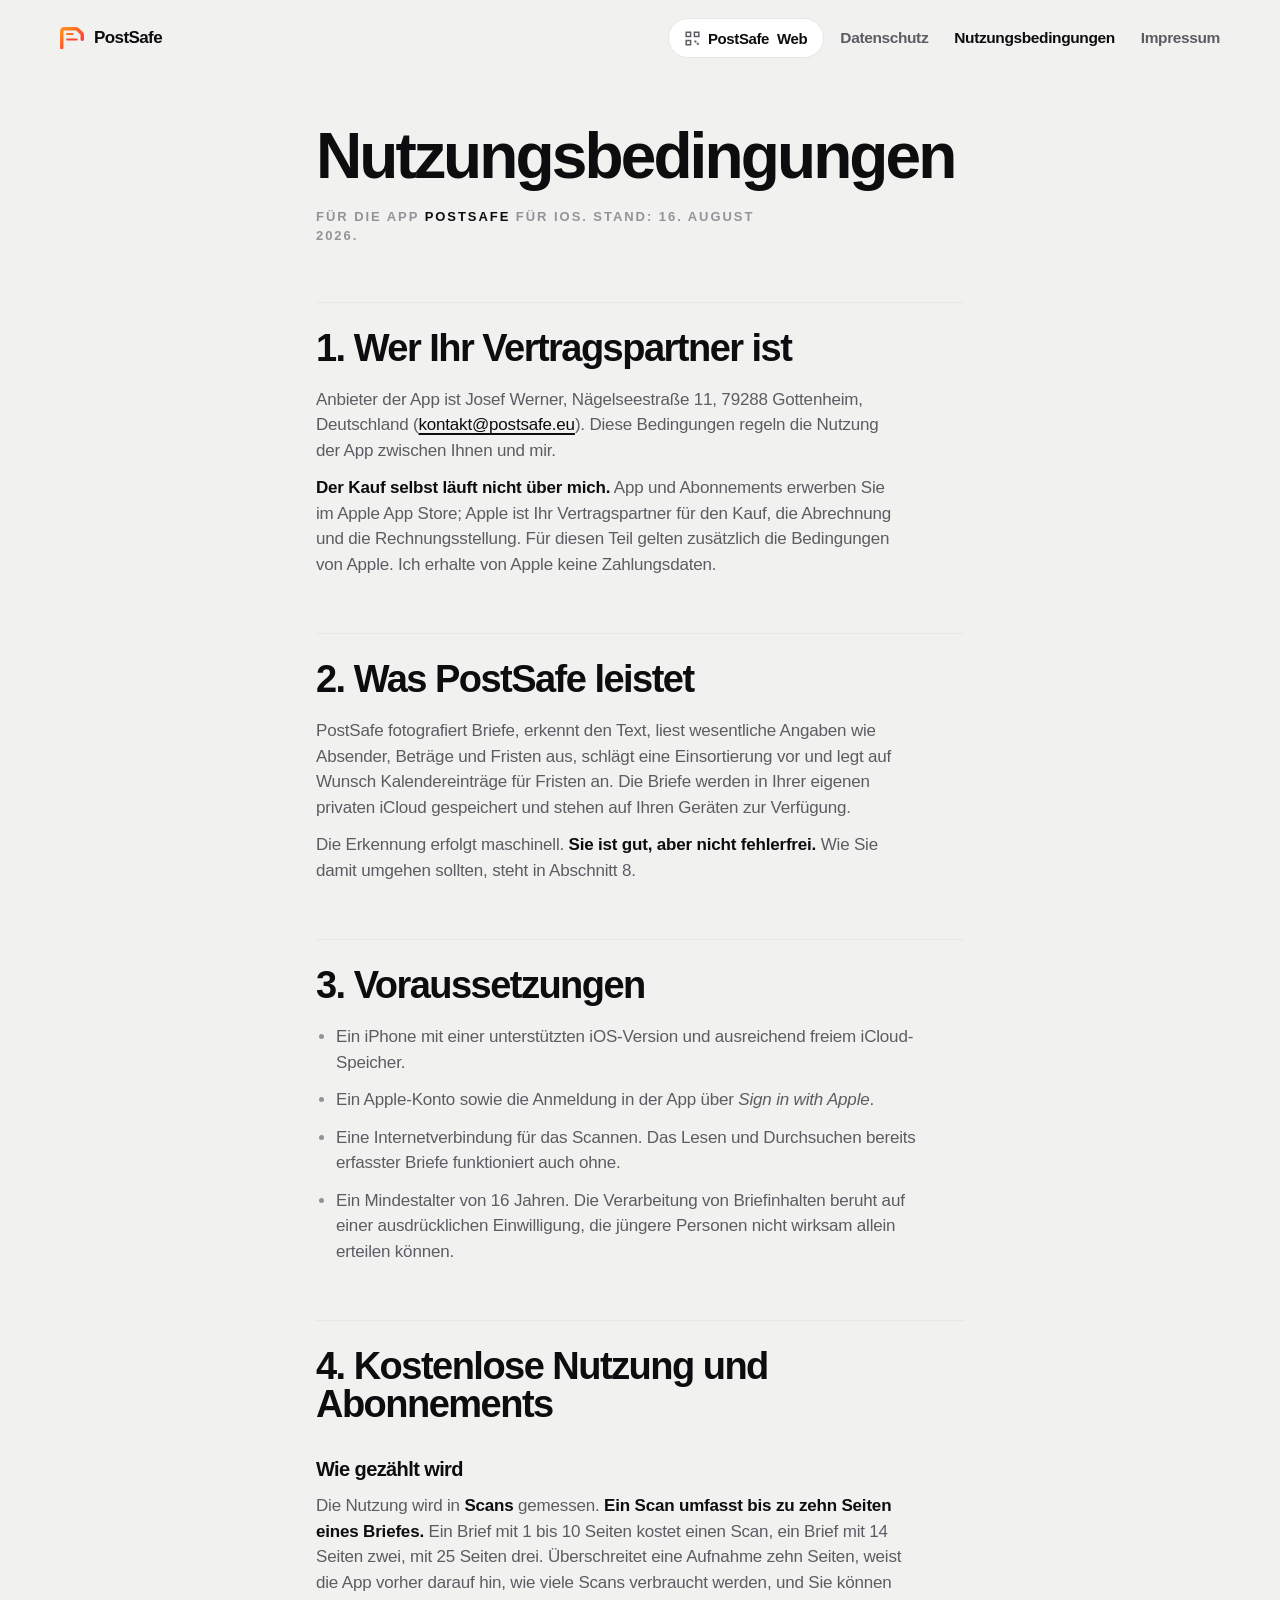
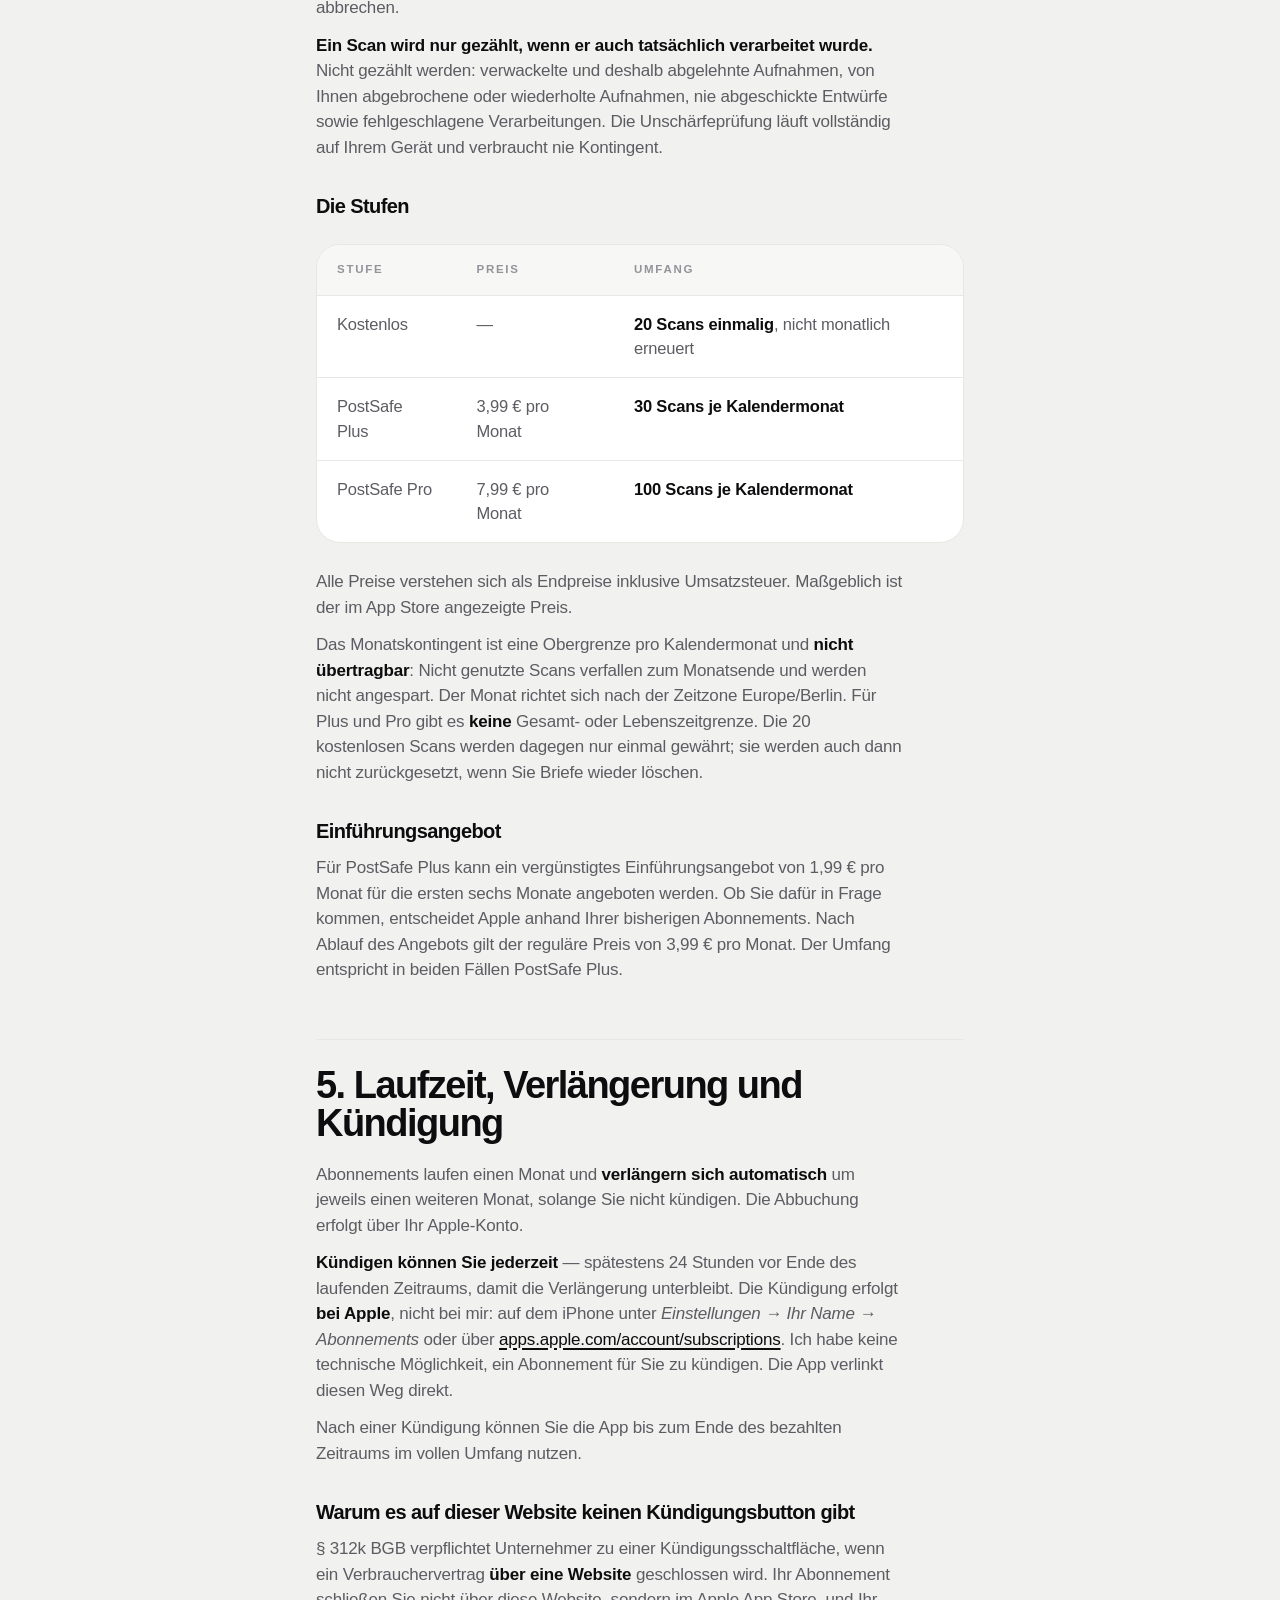
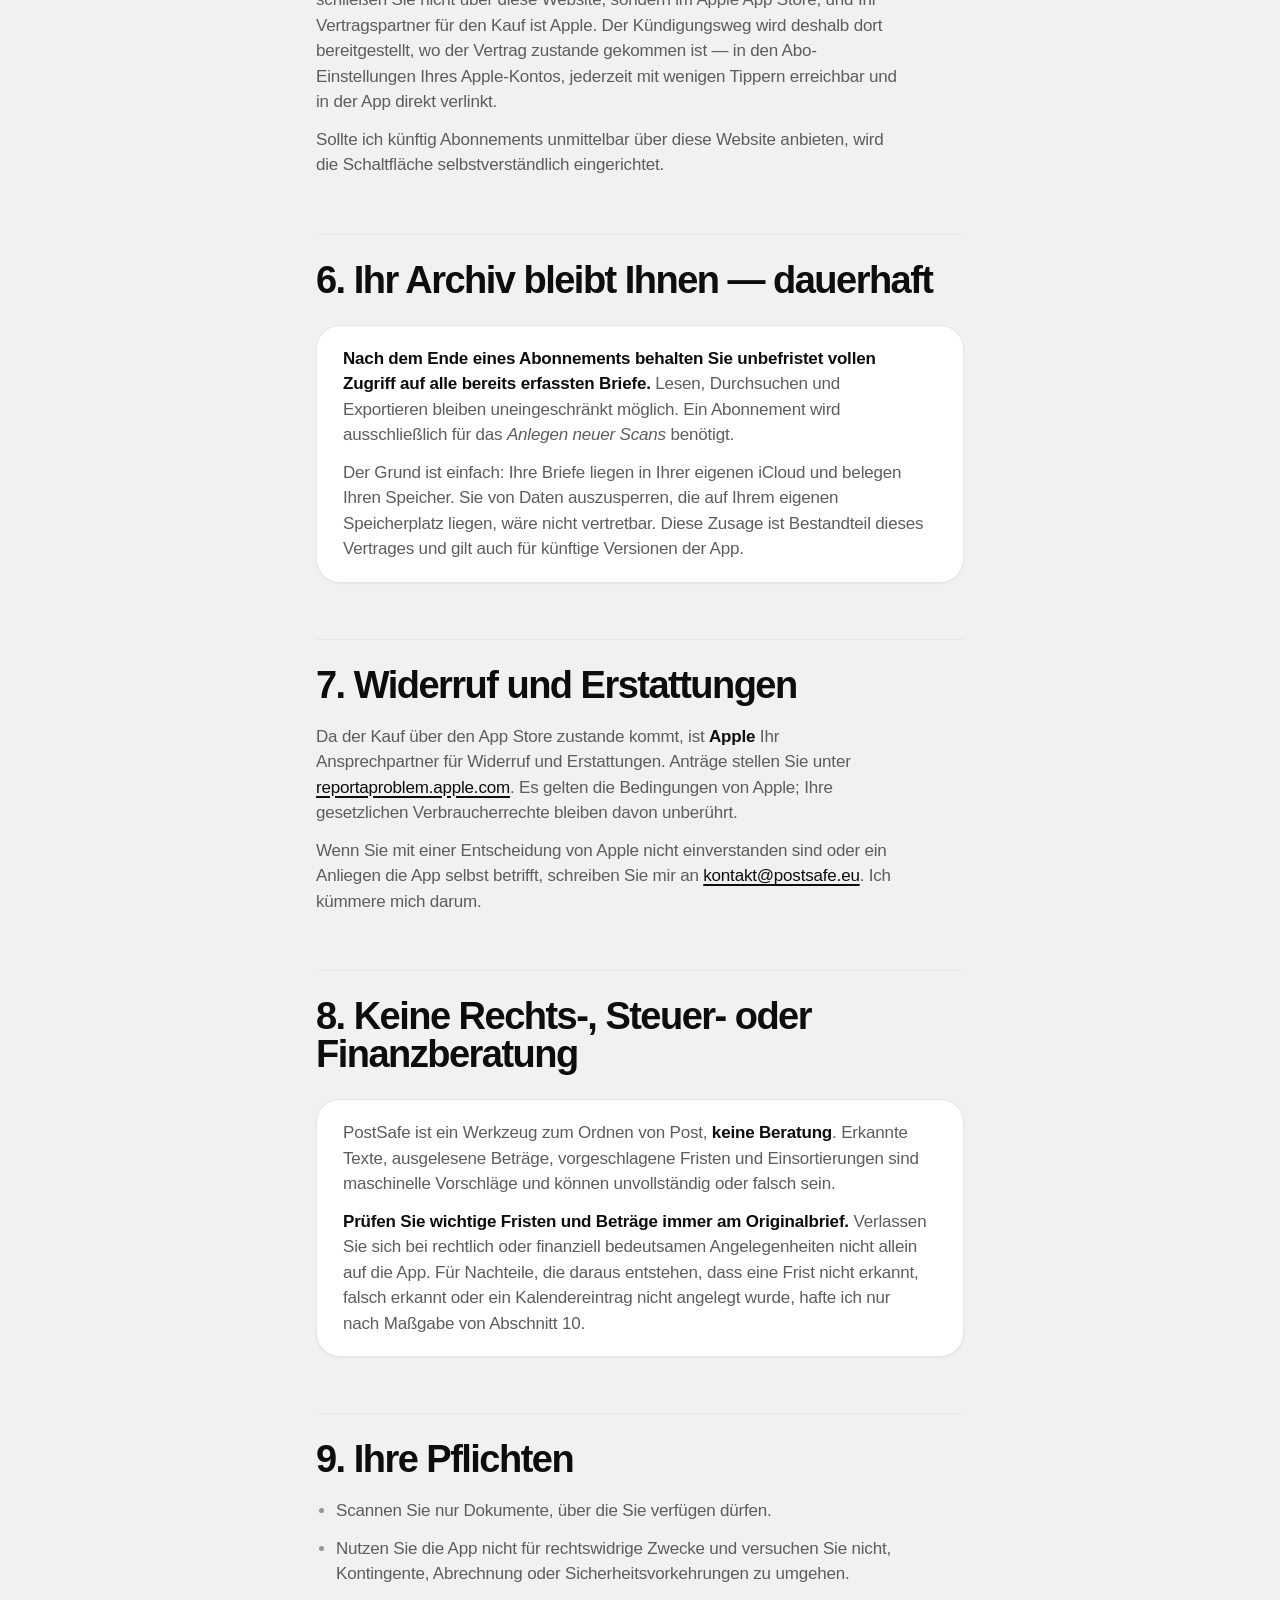
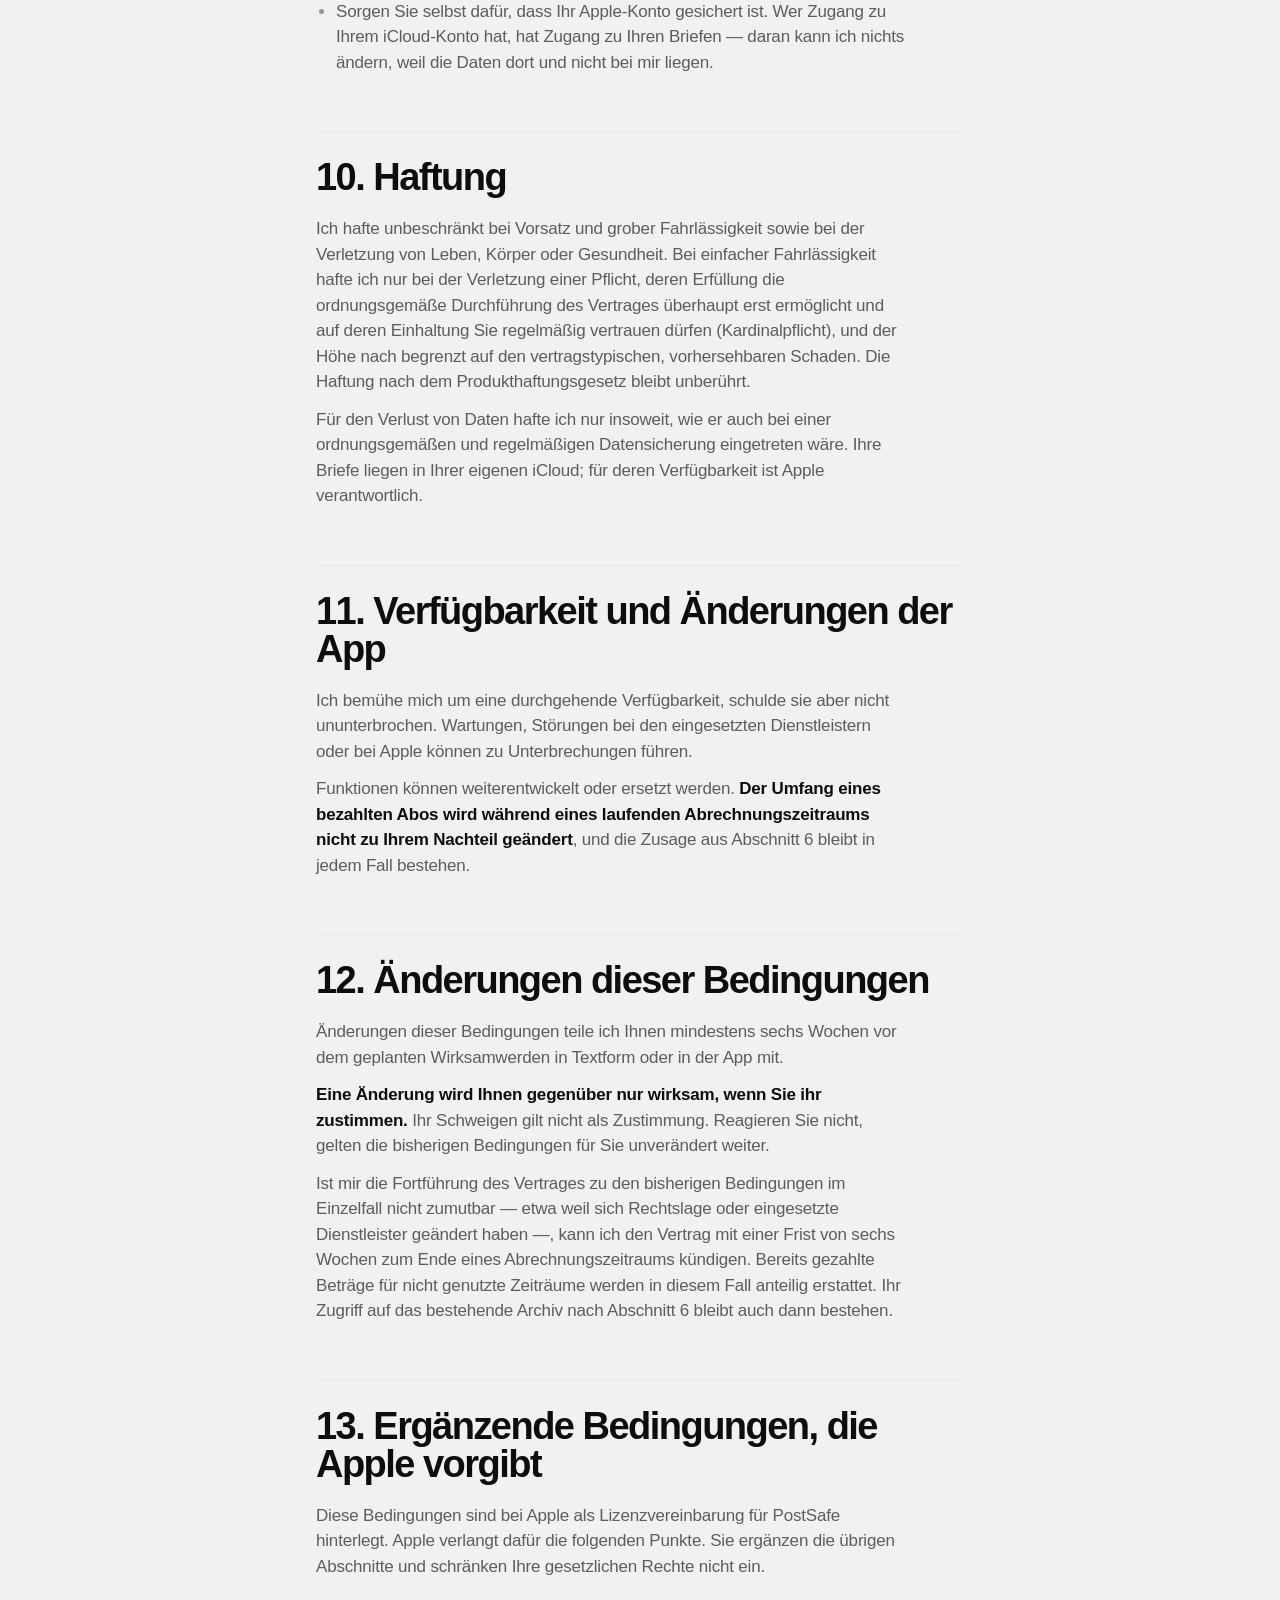
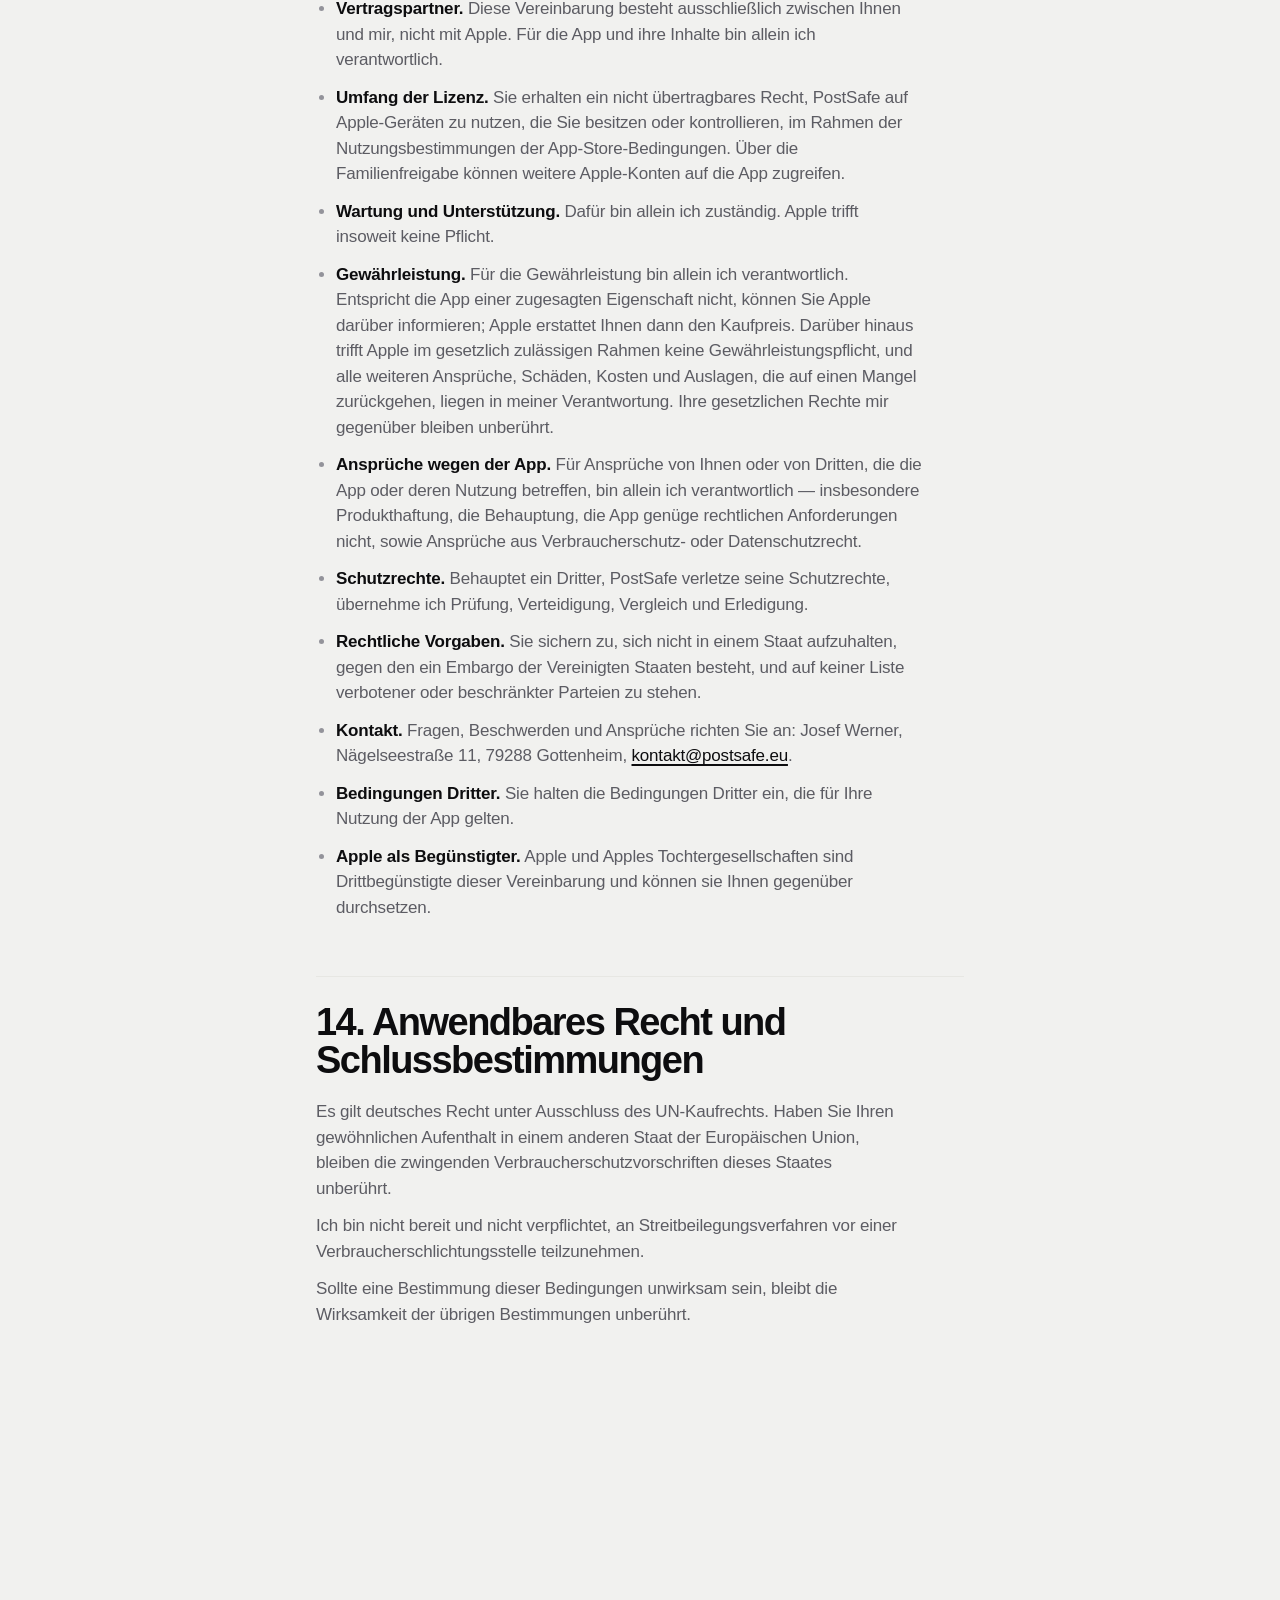
==== commit 96f04ae7: "Apples Pflichtabsaetze in die Nutzungsbedingungen, als Abschnitt 13 Die AGB behaupteten bisher, die " ====
--- a/agb.html
+++ b/agb.html
@@ -8,7 +8,7 @@
 <meta name="theme-color" content="#F1F1EF" media="(prefers-color-scheme: light)">
 <meta name="theme-color" content="#070707" media="(prefers-color-scheme: dark)">
 <link rel="icon" href="favicon.svg" type="image/svg+xml">
-<link rel="stylesheet" href="style.css?v=9">
+<link rel="stylesheet" href="style.css?v=10">
 </head>
 <body>
 
@@ -35,7 +35,7 @@
 <div class="wrap__in">
 
 <h1>Nutzungsbedingungen</h1>
-<p class="stand">Für die App <strong>PostSafe</strong> für iOS. Stand: 6. August 2026.</p>
+<p class="stand">Für die App <strong>PostSafe</strong> für iOS. Stand: 16. August 2026.</p>
 
 <h2>1. Wer Ihr Vertragspartner ist</h2>
 <p>
@@ -244,7 +244,45 @@
   Archiv nach Abschnitt 6 bleibt auch dann bestehen.
 </p>
 
-<h2>13. Anwendbares Recht und Schlussbestimmungen</h2>
+<h2>13. Ergänzende Bedingungen, die Apple vorgibt</h2>
+<p>
+  Diese Bedingungen sind bei Apple als Lizenzvereinbarung für PostSafe hinterlegt. Apple verlangt dafür
+  die folgenden Punkte. Sie ergänzen die übrigen Abschnitte und schränken Ihre gesetzlichen Rechte nicht
+  ein.
+</p>
+<ul>
+  <li><strong>Vertragspartner.</strong> Diese Vereinbarung besteht ausschließlich zwischen Ihnen und mir,
+      nicht mit Apple. Für die App und ihre Inhalte bin allein ich verantwortlich.</li>
+  <li><strong>Umfang der Lizenz.</strong> Sie erhalten ein nicht übertragbares Recht, PostSafe auf
+      Apple-Geräten zu nutzen, die Sie besitzen oder kontrollieren, im Rahmen der Nutzungsbestimmungen
+      der App-Store-Bedingungen. Über die Familienfreigabe können weitere Apple-Konten auf die App
+      zugreifen.</li>
+  <li><strong>Wartung und Unterstützung.</strong> Dafür bin allein ich zuständig. Apple trifft insoweit
+      keine Pflicht.</li>
+  <li><strong>Gewährleistung.</strong> Für die Gewährleistung bin allein ich verantwortlich. Entspricht
+      die App einer zugesagten Eigenschaft nicht, können Sie Apple darüber informieren; Apple erstattet
+      Ihnen dann den Kaufpreis. Darüber hinaus trifft Apple im gesetzlich zulässigen Rahmen keine
+      Gewährleistungspflicht, und alle weiteren Ansprüche, Schäden, Kosten und Auslagen, die auf einen
+      Mangel zurückgehen, liegen in meiner Verantwortung. Ihre gesetzlichen Rechte mir gegenüber bleiben
+      unberührt.</li>
+  <li><strong>Ansprüche wegen der App.</strong> Für Ansprüche von Ihnen oder von Dritten, die die App
+      oder deren Nutzung betreffen, bin allein ich verantwortlich — insbesondere Produkthaftung, die
+      Behauptung, die App genüge rechtlichen Anforderungen nicht, sowie Ansprüche aus Verbraucherschutz-
+      oder Datenschutzrecht.</li>
+  <li><strong>Schutzrechte.</strong> Behauptet ein Dritter, PostSafe verletze seine Schutzrechte,
+      übernehme ich Prüfung, Verteidigung, Vergleich und Erledigung.</li>
+  <li><strong>Rechtliche Vorgaben.</strong> Sie sichern zu, sich nicht in einem Staat aufzuhalten, gegen
+      den ein Embargo der Vereinigten Staaten besteht, und auf keiner Liste verbotener oder beschränkter
+      Parteien zu stehen.</li>
+  <li><strong>Kontakt.</strong> Fragen, Beschwerden und Ansprüche richten Sie an: Josef Werner,
+      Nägelseestraße 11, 79288 Gottenheim, <a href="mailto:kontakt@postsafe.eu">kontakt@postsafe.eu</a>.</li>
+  <li><strong>Bedingungen Dritter.</strong> Sie halten die Bedingungen Dritter ein, die für Ihre Nutzung
+      der App gelten.</li>
+  <li><strong>Apple als Begünstigter.</strong> Apple und Apples Tochtergesellschaften sind
+      Drittbegünstigte dieser Vereinbarung und können sie Ihnen gegenüber durchsetzen.</li>
+</ul>
+
+<h2>14. Anwendbares Recht und Schlussbestimmungen</h2>
 <p>
   Es gilt deutsches Recht unter Ausschluss des UN-Kaufrechts. Haben Sie Ihren gewöhnlichen Aufenthalt in
   einem anderen Staat der Europäischen Union, bleiben die zwingenden Verbraucherschutzvorschriften
